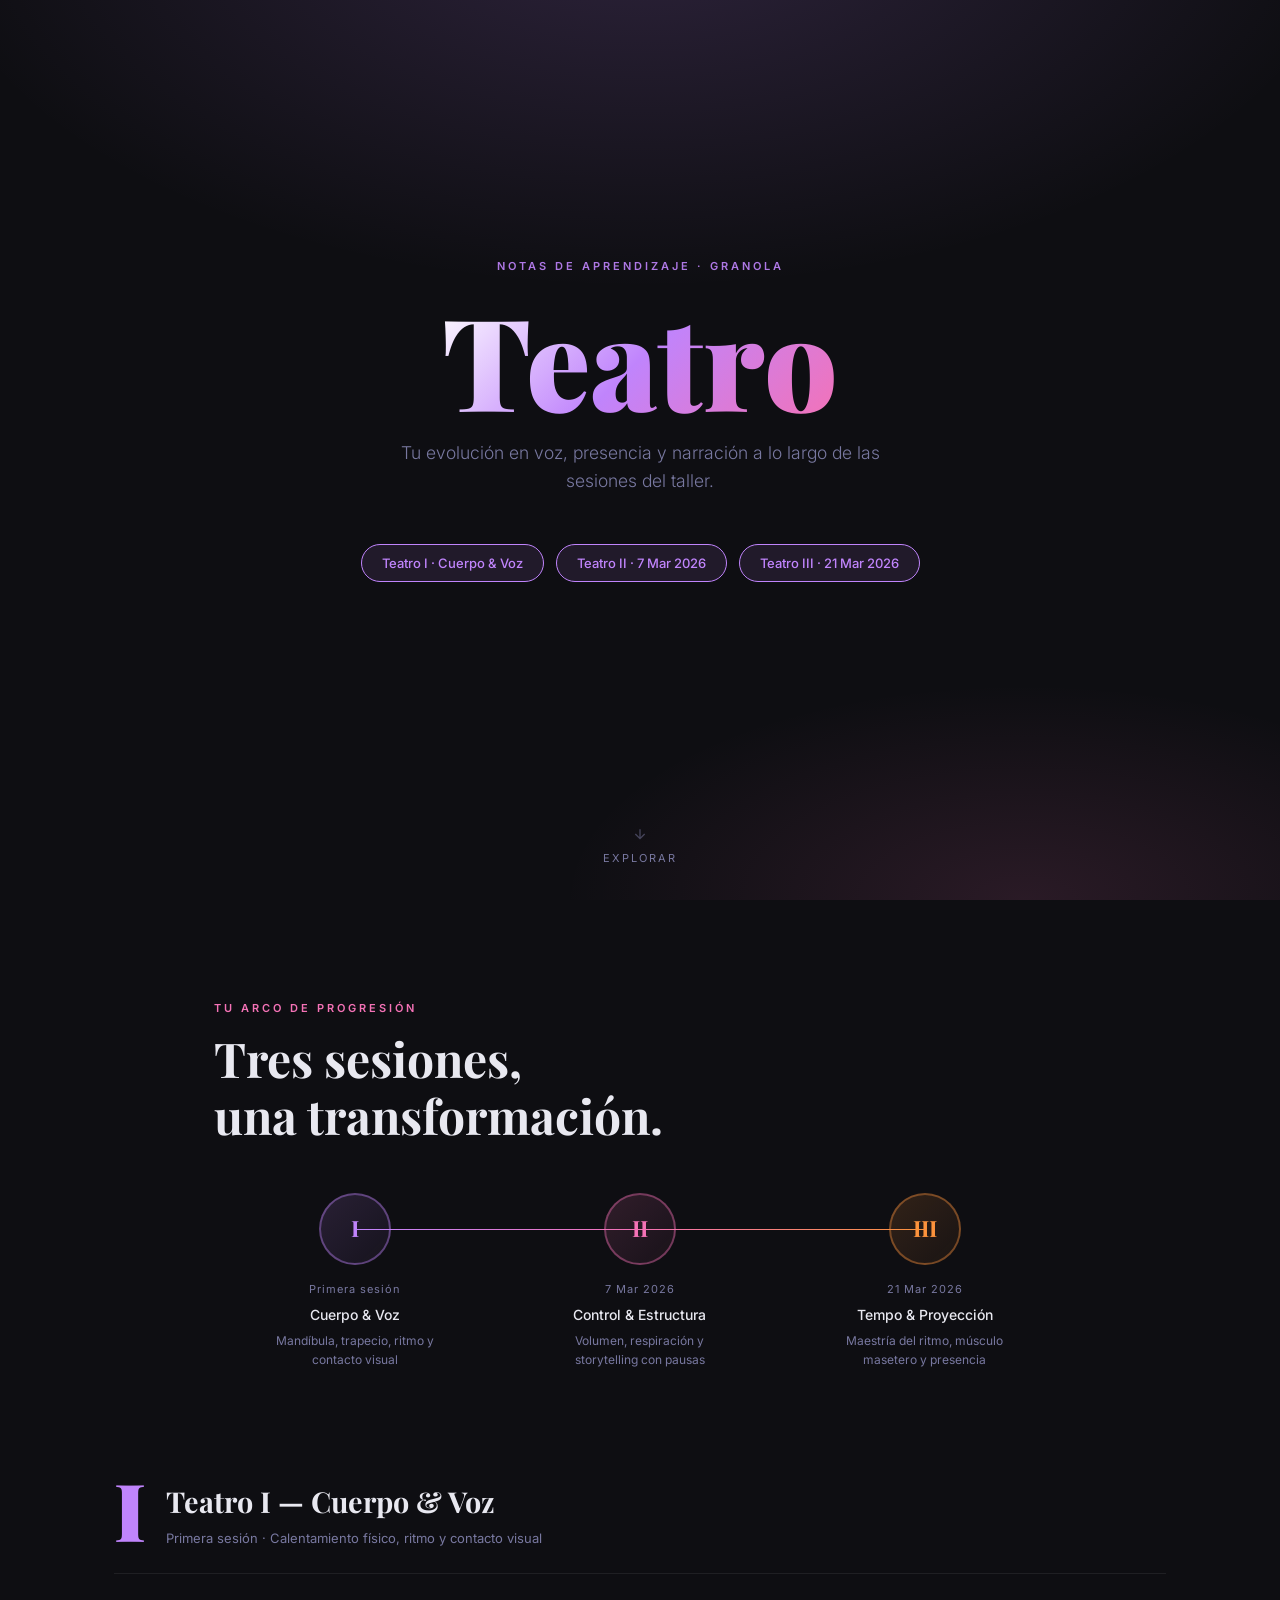
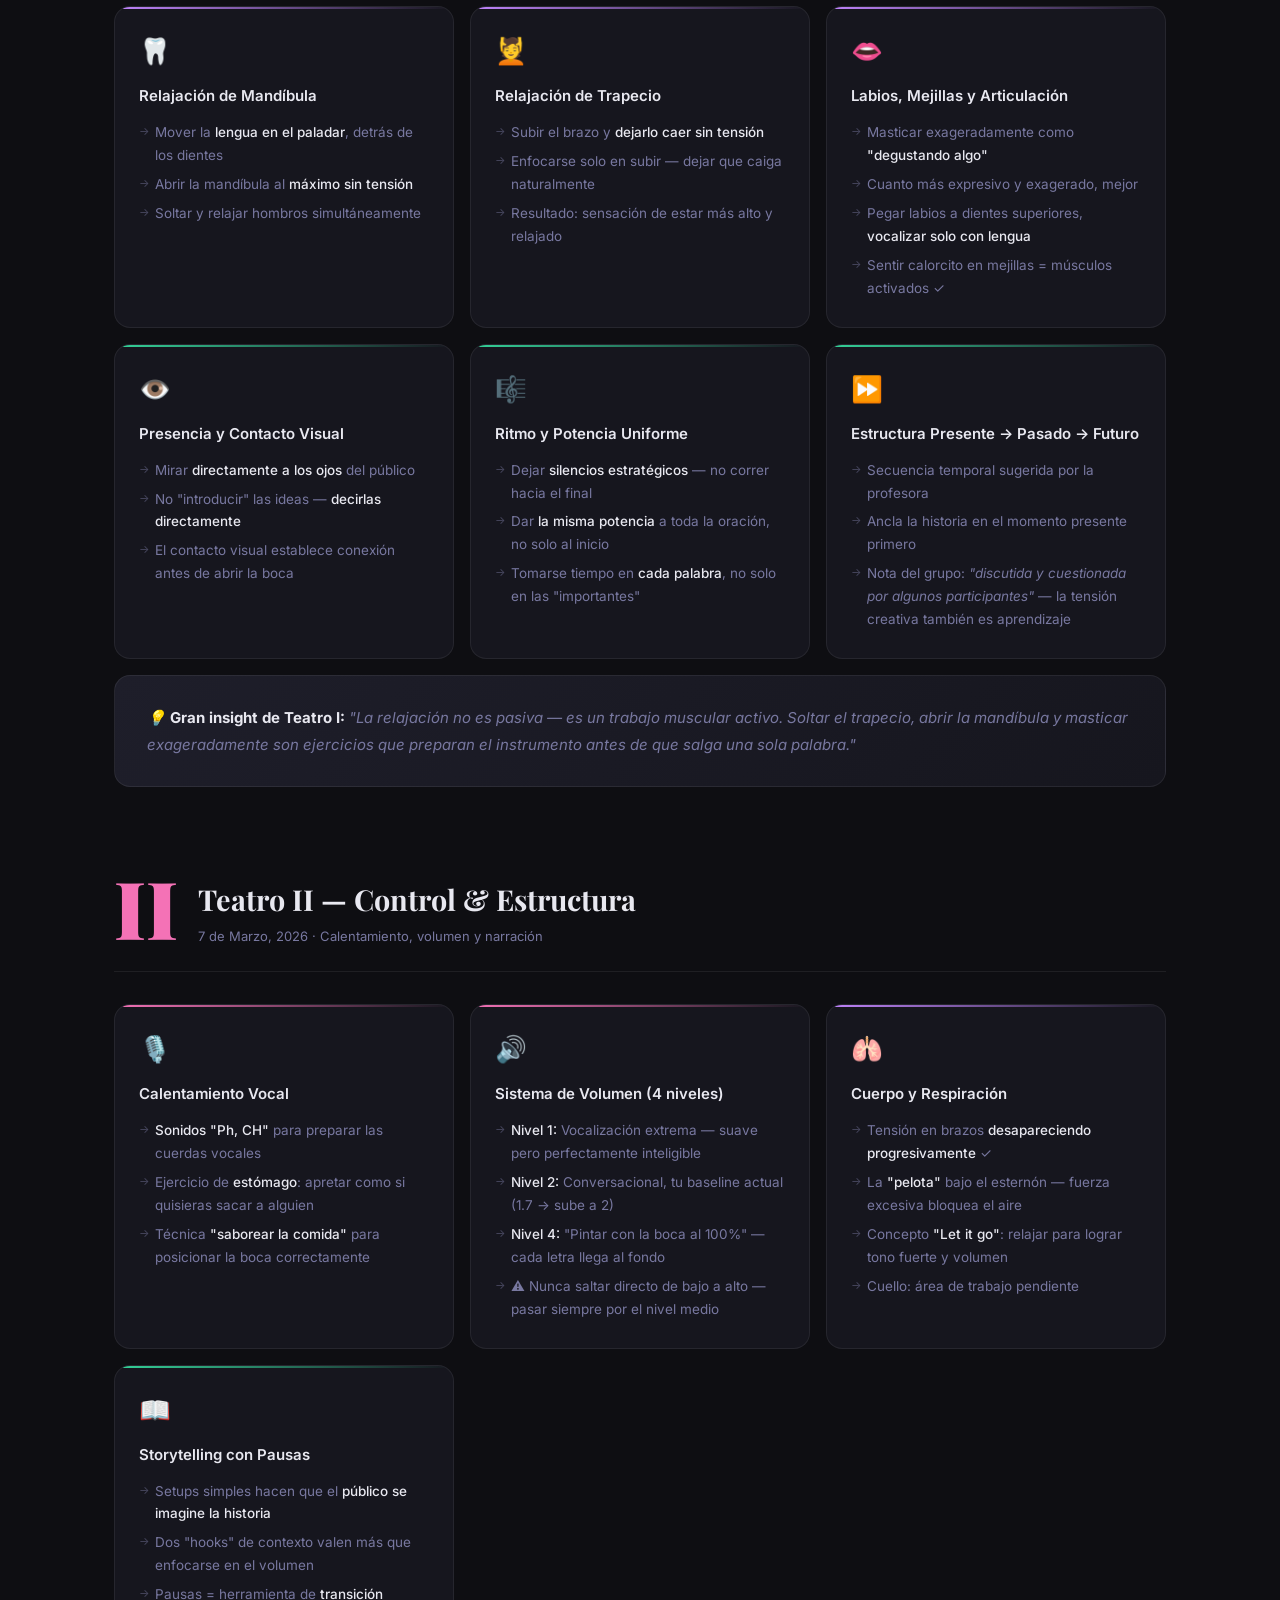
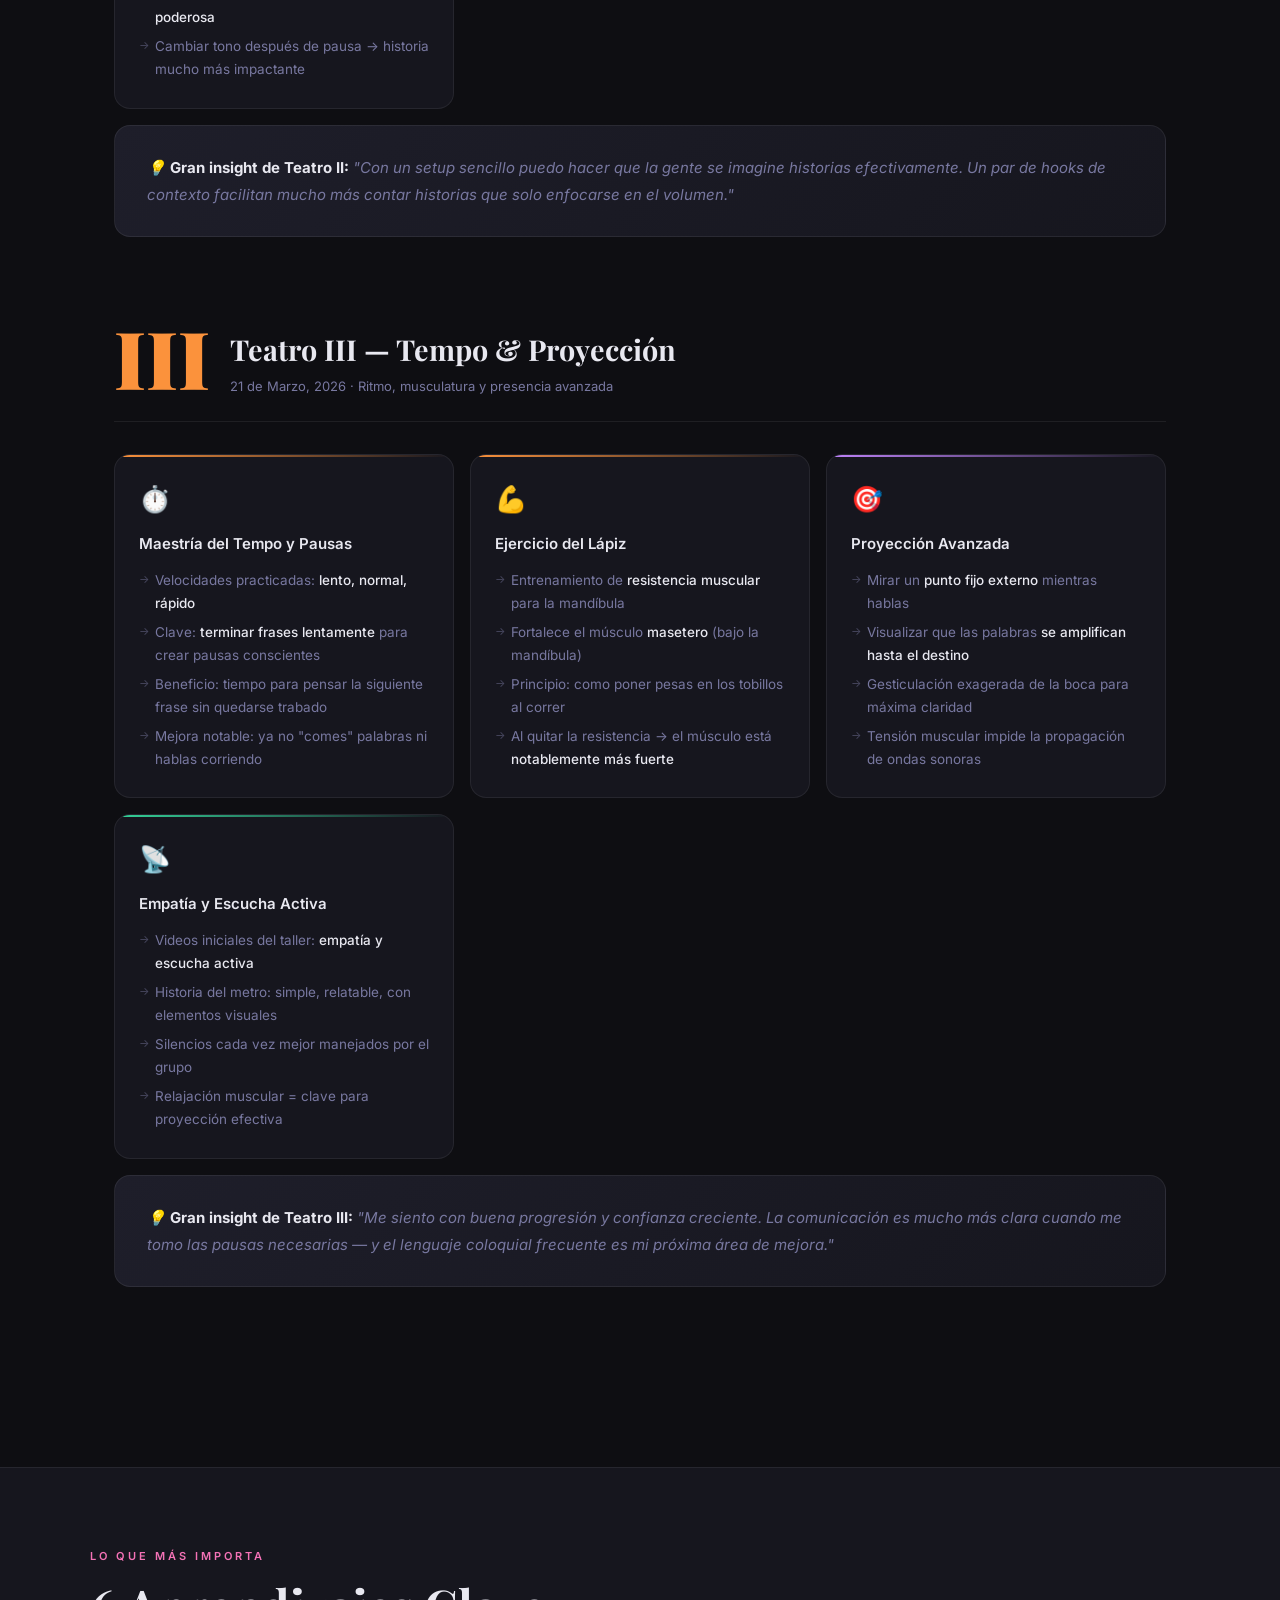
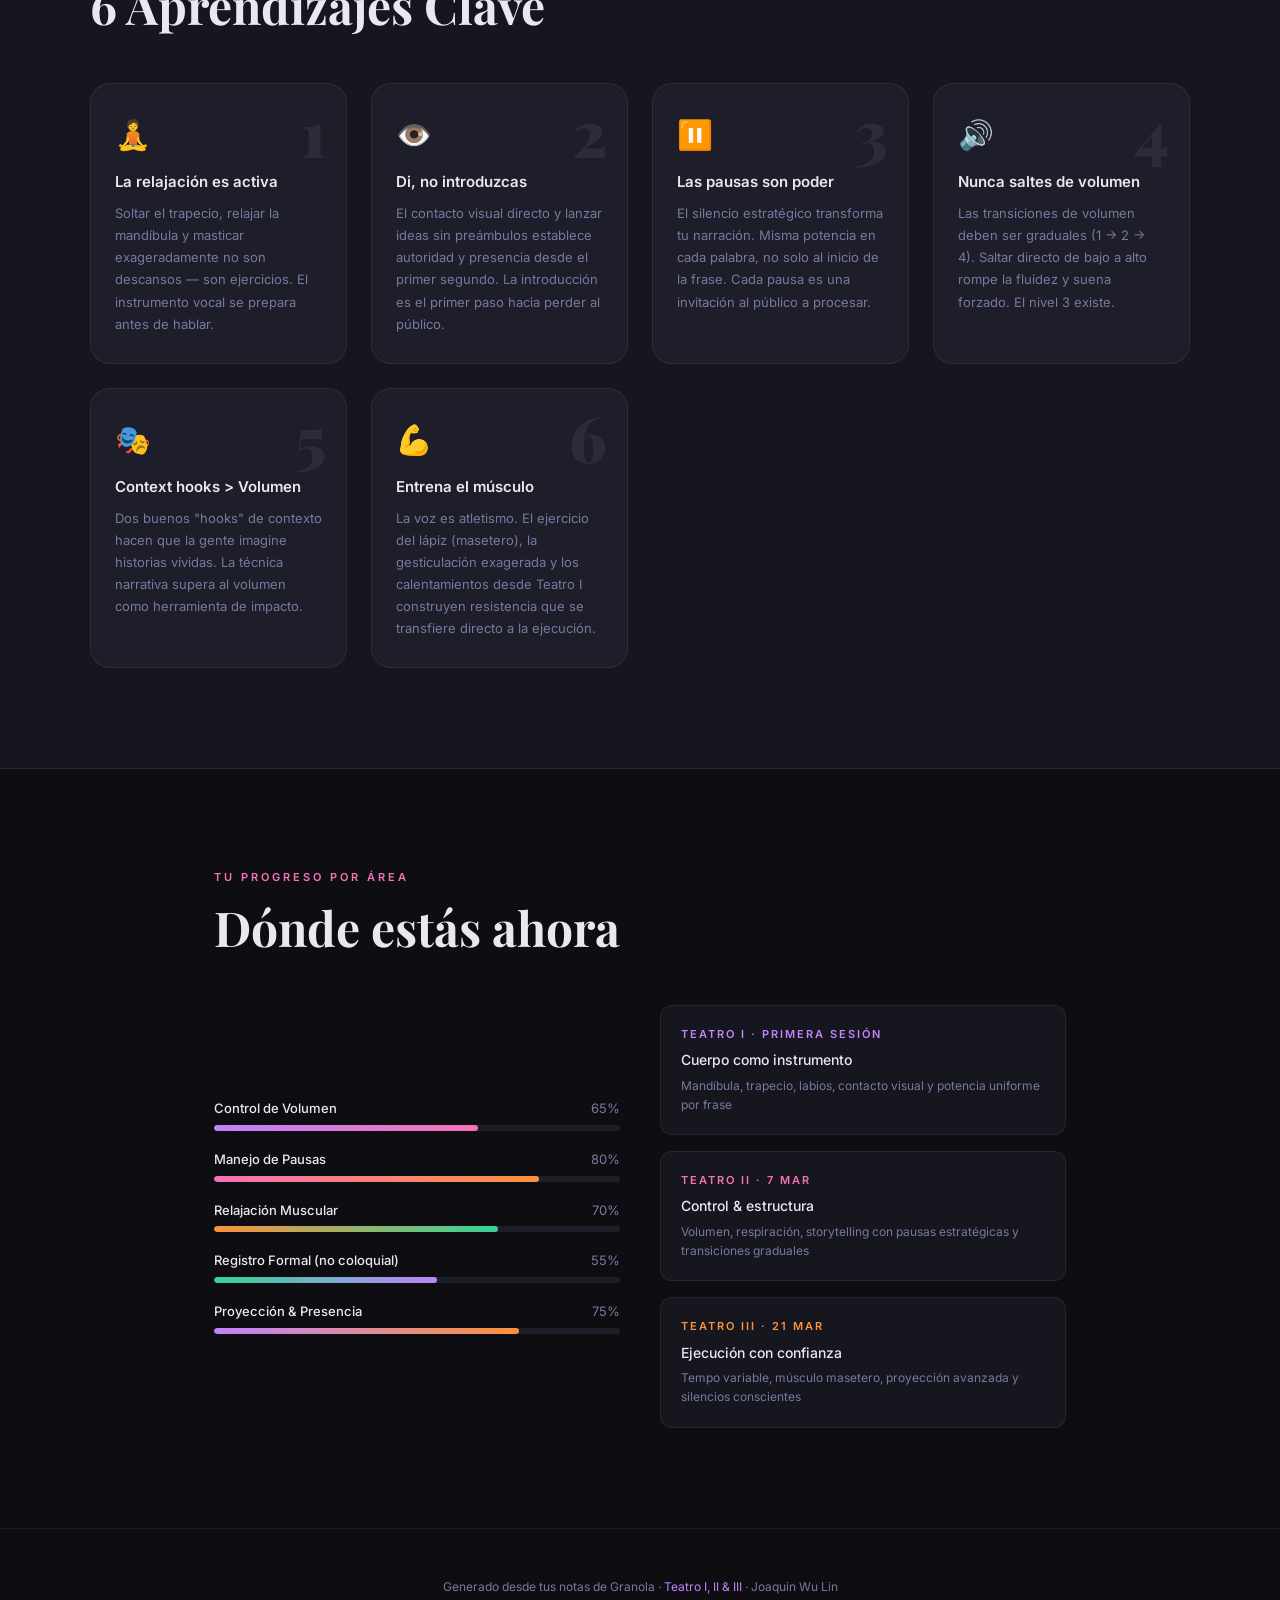
==== index.html @ 63388def "Sponsored by Claude Cowork!" ====
<!DOCTYPE html>
<html lang="es">
<head>
  <meta charset="UTF-8">
  <meta name="viewport" content="width=device-width, initial-scale=1.0">
  <title>Teatro — Aprendizajes</title>
  <style>
    @import url('https://fonts.googleapis.com/css2?family=Playfair+Display:wght@400;700;900&family=Inter:wght@300;400;500;600&display=swap');

    :root {
      --bg: #0e0e12;
      --surface: #16161e;
      --surface2: #1e1e2a;
      --accent1: #c084fc;
      --accent2: #f472b6;
      --accent3: #fb923c;
      --accent4: #34d399;
      --text: #e8e8f0;
      --muted: #7878a0;
      --border: rgba(255,255,255,0.07);
    }

    * { margin: 0; padding: 0; box-sizing: border-box; }

    body {
      background: var(--bg);
      color: var(--text);
      font-family: 'Inter', sans-serif;
      line-height: 1.6;
      overflow-x: hidden;
    }

    /* ── HERO ── */
    .hero {
      min-height: 100vh;
      display: flex;
      flex-direction: column;
      align-items: center;
      justify-content: center;
      text-align: center;
      padding: 60px 24px;
      position: relative;
      background:
        radial-gradient(ellipse 80% 60% at 50% -10%, rgba(192,132,252,0.18) 0%, transparent 70%),
        radial-gradient(ellipse 60% 40% at 80% 100%, rgba(244,114,182,0.12) 0%, transparent 60%),
        var(--bg);
    }

    .hero-label {
      font-size: 11px;
      font-weight: 600;
      letter-spacing: 3px;
      text-transform: uppercase;
      color: var(--accent1);
      margin-bottom: 20px;
      opacity: 0.9;
    }

    .hero h1 {
      font-family: 'Playfair Display', serif;
      font-size: clamp(3.5rem, 10vw, 8rem);
      font-weight: 900;
      line-height: 1;
      background: linear-gradient(135deg, #fff 0%, var(--accent1) 50%, var(--accent2) 100%);
      -webkit-background-clip: text;
      -webkit-text-fill-color: transparent;
      background-clip: text;
      margin-bottom: 16px;
    }

    .hero-sub {
      font-size: 1.1rem;
      color: var(--muted);
      font-weight: 300;
      max-width: 480px;
      margin: 0 auto 48px;
    }

    .session-pills {
      display: flex;
      gap: 12px;
      flex-wrap: wrap;
      justify-content: center;
      margin-bottom: 60px;
    }

    .pill {
      padding: 8px 20px;
      border-radius: 999px;
      font-size: 13px;
      font-weight: 500;
      border: 1px solid var(--border);
      background: var(--surface);
      color: var(--muted);
    }
    .pill.active { border-color: var(--accent1); color: var(--accent1); background: rgba(192,132,252,0.1); }

    .scroll-hint {
      position: absolute;
      bottom: 32px;
      left: 50%;
      transform: translateX(-50%);
      display: flex;
      flex-direction: column;
      align-items: center;
      gap: 8px;
      color: var(--muted);
      font-size: 11px;
      letter-spacing: 2px;
      text-transform: uppercase;
      animation: bounce 2s infinite;
    }
    .scroll-hint svg { opacity: 0.5; }

    @keyframes bounce {
      0%, 100% { transform: translateX(-50%) translateY(0); }
      50% { transform: translateX(-50%) translateY(6px); }
    }

    /* ── PROGRESS ARC ── */
    .arc-section {
      padding: 100px 24px;
      max-width: 900px;
      margin: 0 auto;
    }

    .section-label {
      font-size: 11px;
      font-weight: 600;
      letter-spacing: 3px;
      text-transform: uppercase;
      color: var(--accent2);
      margin-bottom: 12px;
    }

    .section-title {
      font-family: 'Playfair Display', serif;
      font-size: clamp(2rem, 5vw, 3rem);
      font-weight: 700;
      margin-bottom: 48px;
      line-height: 1.2;
    }

    .progress-track {
      position: relative;
      display: grid;
      grid-template-columns: 1fr 1fr 1fr;
      gap: 2px;
    }

    .progress-track::before {
      content: '';
      position: absolute;
      top: 36px;
      left: 16.67%;
      right: 16.67%;
      height: 1px;
      background: linear-gradient(90deg, var(--accent1), var(--accent2), var(--accent3));
      z-index: 0;
    }

    .prog-node {
      position: relative;
      display: flex;
      flex-direction: column;
      align-items: center;
      text-align: center;
      z-index: 1;
    }

    .prog-circle {
      width: 72px;
      height: 72px;
      border-radius: 50%;
      display: flex;
      align-items: center;
      justify-content: center;
      font-family: 'Playfair Display', serif;
      font-size: 1.4rem;
      font-weight: 700;
      margin-bottom: 16px;
      border: 2px solid transparent;
      position: relative;
    }

    .prog-circle.i {
      background: linear-gradient(135deg, rgba(192,132,252,0.15), rgba(192,132,252,0.05));
      border-color: rgba(192,132,252,0.4);
      color: var(--accent1);
    }
    .prog-circle.ii {
      background: linear-gradient(135deg, rgba(244,114,182,0.15), rgba(244,114,182,0.05));
      border-color: rgba(244,114,182,0.4);
      color: var(--accent2);
    }
    .prog-circle.iii {
      background: linear-gradient(135deg, rgba(251,146,60,0.15), rgba(251,146,60,0.05));
      border-color: rgba(251,146,60,0.4);
      color: var(--accent3);
    }

    .prog-date {
      font-size: 11px;
      color: var(--muted);
      letter-spacing: 1px;
      margin-bottom: 6px;
    }

    .prog-theme {
      font-size: 14px;
      font-weight: 500;
      color: var(--text);
      margin-bottom: 4px;
    }

    .prog-desc {
      font-size: 12px;
      color: var(--muted);
      max-width: 160px;
    }

    /* ── SESSION CARDS ── */
    .sessions-section {
      padding: 0 24px 100px;
      max-width: 1100px;
      margin: 0 auto;
    }

    .session-block {
      margin-bottom: 80px;
    }

    .session-header {
      display: flex;
      align-items: flex-end;
      gap: 20px;
      margin-bottom: 32px;
      padding-bottom: 24px;
      border-bottom: 1px solid var(--border);
    }

    .session-roman {
      font-family: 'Playfair Display', serif;
      font-size: 5rem;
      font-weight: 900;
      line-height: 1;
    }

    .session-roman.i { color: var(--accent1); }
    .session-roman.ii { color: var(--accent2); }
    .session-roman.iii { color: var(--accent3); }

    .session-meta h2 {
      font-family: 'Playfair Display', serif;
      font-size: 1.8rem;
      margin-bottom: 4px;
    }

    .session-meta p {
      color: var(--muted);
      font-size: 13px;
    }

    .cards-grid {
      display: grid;
      grid-template-columns: repeat(auto-fill, minmax(280px, 1fr));
      gap: 16px;
    }

    .card {
      background: var(--surface);
      border: 1px solid var(--border);
      border-radius: 16px;
      padding: 24px;
      transition: transform 0.2s, border-color 0.2s;
      position: relative;
      overflow: hidden;
    }

    .card:hover {
      transform: translateY(-3px);
      border-color: rgba(255,255,255,0.12);
    }

    .card::before {
      content: '';
      position: absolute;
      top: 0; left: 0; right: 0;
      height: 2px;
    }

    .card.pink::before { background: linear-gradient(90deg, var(--accent2), transparent); }
    .card.orange::before { background: linear-gradient(90deg, var(--accent3), transparent); }
    .card.purple::before { background: linear-gradient(90deg, var(--accent1), transparent); }
    .card.green::before { background: linear-gradient(90deg, var(--accent4), transparent); }

    .card-icon {
      font-size: 1.6rem;
      margin-bottom: 12px;
      display: block;
    }

    .card-title {
      font-weight: 600;
      font-size: 15px;
      margin-bottom: 10px;
      color: var(--text);
    }

    .card-body {
      font-size: 13.5px;
      color: var(--muted);
      line-height: 1.7;
    }

    .card-body ul {
      list-style: none;
      padding: 0;
    }

    .card-body ul li {
      padding: 3px 0;
      padding-left: 16px;
      position: relative;
    }

    .card-body ul li::before {
      content: '→';
      position: absolute;
      left: 0;
      font-size: 11px;
      color: inherit;
      opacity: 0.5;
      top: 4px;
    }

    .card-body strong {
      color: var(--text);
      font-weight: 500;
    }

    .highlight-card {
      grid-column: 1 / -1;
      background: linear-gradient(135deg, var(--surface2), var(--surface));
      padding: 28px 32px;
      border-radius: 16px;
      border: 1px solid var(--border);
      font-size: 15px;
      color: var(--muted);
      line-height: 1.8;
      font-style: italic;
    }

    .highlight-card strong {
      color: var(--text);
      font-style: normal;
    }

    /* ── KEY INSIGHTS ── */
    .insights-section {
      padding: 80px 24px 100px;
      background: var(--surface);
      border-top: 1px solid var(--border);
      border-bottom: 1px solid var(--border);
    }

    .insights-inner {
      max-width: 1100px;
      margin: 0 auto;
    }

    .insights-grid {
      display: grid;
      grid-template-columns: repeat(auto-fill, minmax(240px, 1fr));
      gap: 24px;
      margin-top: 48px;
    }

    .insight-item {
      position: relative;
      padding: 28px 24px;
      background: var(--surface2);
      border-radius: 20px;
      border: 1px solid var(--border);
    }

    .insight-number {
      font-family: 'Playfair Display', serif;
      font-size: 4rem;
      font-weight: 900;
      line-height: 1;
      opacity: 0.07;
      position: absolute;
      top: 16px;
      right: 20px;
    }

    .insight-emoji {
      font-size: 1.8rem;
      margin-bottom: 12px;
      display: block;
    }

    .insight-title {
      font-weight: 600;
      font-size: 15px;
      margin-bottom: 8px;
      color: var(--text);
    }

    .insight-text {
      font-size: 13px;
      color: var(--muted);
      line-height: 1.7;
    }

    /* ── PROGRESSION CHART ── */
    .chart-section {
      max-width: 900px;
      margin: 0 auto;
      padding: 100px 24px;
    }

    .radar-wrap {
      display: grid;
      grid-template-columns: 1fr 1fr;
      gap: 40px;
      align-items: center;
      margin-top: 48px;
    }

    @media (max-width: 640px) {
      .radar-wrap { grid-template-columns: 1fr; }
    }

    .skill-bars {
      display: flex;
      flex-direction: column;
      gap: 18px;
    }

    .skill-row {
      display: flex;
      flex-direction: column;
      gap: 6px;
    }

    .skill-label {
      display: flex;
      justify-content: space-between;
      font-size: 13px;
    }

    .skill-name { color: var(--text); font-weight: 500; }
    .skill-pct { color: var(--muted); }

    .bar-track {
      height: 6px;
      background: var(--surface2);
      border-radius: 999px;
      overflow: hidden;
    }

    .bar-fill {
      height: 100%;
      border-radius: 999px;
      animation: grow 1.2s ease-out forwards;
      transform-origin: left;
    }

    @keyframes grow {
      from { transform: scaleX(0); }
      to { transform: scaleX(1); }
    }

    .bar-fill.v1 { width: 65%; background: linear-gradient(90deg, var(--accent1), var(--accent2)); animation-delay: 0.1s; }
    .bar-fill.v2 { width: 80%; background: linear-gradient(90deg, var(--accent2), var(--accent3)); animation-delay: 0.2s; }
    .bar-fill.v3 { width: 70%; background: linear-gradient(90deg, var(--accent3), var(--accent4)); animation-delay: 0.3s; }
    .bar-fill.v4 { width: 55%; background: linear-gradient(90deg, var(--accent4), var(--accent1)); animation-delay: 0.4s; }
    .bar-fill.v5 { width: 75%; background: linear-gradient(90deg, var(--accent1), var(--accent3)); animation-delay: 0.5s; }

    .chart-legend {
      display: flex;
      flex-direction: column;
      gap: 16px;
    }

    .legend-item {
      padding: 20px;
      background: var(--surface);
      border-radius: 12px;
      border: 1px solid var(--border);
    }

    .legend-session {
      font-size: 11px;
      letter-spacing: 2px;
      text-transform: uppercase;
      margin-bottom: 6px;
      font-weight: 600;
    }

    .legend-session.i { color: var(--accent1); }
    .legend-session.ii { color: var(--accent2); }
    .legend-session.iii { color: var(--accent3); }

    .legend-focus {
      font-size: 14px;
      font-weight: 500;
      color: var(--text);
      margin-bottom: 4px;
    }

    .legend-note {
      font-size: 12px;
      color: var(--muted);
    }

    /* ── FOOTER ── */
    footer {
      text-align: center;
      padding: 48px 24px;
      color: var(--muted);
      font-size: 12px;
      border-top: 1px solid var(--border);
    }

    footer span {
      color: var(--accent1);
    }

    /* ── UTILS ── */
    @media (max-width: 640px) {
      .progress-track { grid-template-columns: 1fr; gap: 24px; }
      .progress-track::before { display: none; }
      .cards-grid { grid-template-columns: 1fr; }
      .session-header { flex-direction: column; align-items: flex-start; gap: 8px; }
    }

    /* Subtle animated spotlight */
    .spotlight {
      pointer-events: none;
      position: fixed;
      top: 0; left: 0;
      width: 100vw; height: 100vh;
      z-index: 0;
      background: radial-gradient(600px circle at var(--mx, 50%) var(--my, 50%), rgba(192,132,252,0.04), transparent 50%);
      transition: background 0.1s;
    }
  </style>
</head>
<body>

<div class="spotlight" id="spotlight"></div>

<!-- HERO -->
<section class="hero">
  <p class="hero-label">Notas de Aprendizaje · Granola</p>
  <h1>Teatro</h1>
  <p class="hero-sub">Tu evolución en voz, presencia y narración a lo largo de las sesiones del taller.</p>
  <div class="session-pills">
    <div class="pill active">Teatro I · Cuerpo & Voz</div>
    <div class="pill active">Teatro II · 7 Mar 2026</div>
    <div class="pill active">Teatro III · 21 Mar 2026</div>
  </div>
  <div class="scroll-hint">
    <svg width="16" height="16" viewBox="0 0 24 24" fill="none" stroke="currentColor" stroke-width="2"><path d="M12 5v14M5 12l7 7 7-7"/></svg>
    Explorar
  </div>
</section>

<!-- PROGRESS ARC -->
<section class="arc-section">
  <p class="section-label">Tu arco de progresión</p>
  <h2 class="section-title">Tres sesiones,<br>una transformación.</h2>

  <div class="progress-track">
    <div class="prog-node">
      <div class="prog-circle i">I</div>
      <p class="prog-date">Primera sesión</p>
      <p class="prog-theme">Cuerpo & Voz</p>
      <p class="prog-desc">Mandíbula, trapecio, ritmo y contacto visual</p>
    </div>
    <div class="prog-node">
      <div class="prog-circle ii">II</div>
      <p class="prog-date">7 Mar 2026</p>
      <p class="prog-theme">Control & Estructura</p>
      <p class="prog-desc">Volumen, respiración y storytelling con pausas</p>
    </div>
    <div class="prog-node">
      <div class="prog-circle iii">III</div>
      <p class="prog-date">21 Mar 2026</p>
      <p class="prog-theme">Tempo & Proyección</p>
      <p class="prog-desc">Maestría del ritmo, músculo masetero y presencia</p>
    </div>
  </div>
</section>

<!-- SESSIONS -->
<section class="sessions-section">

  <!-- SESSION I -->
  <div class="session-block">
    <div class="session-header">
      <div class="session-roman i">I</div>
      <div class="session-meta">
        <h2>Teatro I — Cuerpo & Voz</h2>
        <p>Primera sesión · Calentamiento físico, ritmo y contacto visual</p>
      </div>
    </div>

    <div class="cards-grid">

      <div class="card purple">
        <span class="card-icon">🦷</span>
        <div class="card-title">Relajación de Mandíbula</div>
        <div class="card-body">
          <ul>
            <li>Mover la <strong>lengua en el paladar</strong>, detrás de los dientes</li>
            <li>Abrir la mandíbula al <strong>máximo sin tensión</strong></li>
            <li>Soltar y relajar hombros simultáneamente</li>
          </ul>
        </div>
      </div>

      <div class="card purple">
        <span class="card-icon">💆</span>
        <div class="card-title">Relajación de Trapecio</div>
        <div class="card-body">
          <ul>
            <li>Subir el brazo y <strong>dejarlo caer sin tensión</strong></li>
            <li>Enfocarse solo en subir — dejar que caiga naturalmente</li>
            <li>Resultado: sensación de estar más alto y relajado</li>
          </ul>
        </div>
      </div>

      <div class="card purple">
        <span class="card-icon">👄</span>
        <div class="card-title">Labios, Mejillas y Articulación</div>
        <div class="card-body">
          <ul>
            <li>Masticar exageradamente como <strong>"degustando algo"</strong></li>
            <li>Cuanto más expresivo y exagerado, mejor</li>
            <li>Pegar labios a dientes superiores, <strong>vocalizar solo con lengua</strong></li>
            <li>Sentir calorcito en mejillas = músculos activados ✓</li>
          </ul>
        </div>
      </div>

      <div class="card green">
        <span class="card-icon">👁️</span>
        <div class="card-title">Presencia y Contacto Visual</div>
        <div class="card-body">
          <ul>
            <li>Mirar <strong>directamente a los ojos</strong> del público</li>
            <li>No "introducir" las ideas — <strong>decirlas directamente</strong></li>
            <li>El contacto visual establece conexión antes de abrir la boca</li>
          </ul>
        </div>
      </div>

      <div class="card green">
        <span class="card-icon">🎼</span>
        <div class="card-title">Ritmo y Potencia Uniforme</div>
        <div class="card-body">
          <ul>
            <li>Dejar <strong>silencios estratégicos</strong> — no correr hacia el final</li>
            <li>Dar <strong>la misma potencia</strong> a toda la oración, no solo al inicio</li>
            <li>Tomarse tiempo en <strong>cada palabra</strong>, no solo en las "importantes"</li>
          </ul>
        </div>
      </div>

      <div class="card green">
        <span class="card-icon">⏩</span>
        <div class="card-title">Estructura Presente → Pasado → Futuro</div>
        <div class="card-body">
          <ul>
            <li>Secuencia temporal sugerida por la profesora</li>
            <li>Ancla la historia en el momento presente primero</li>
            <li>Nota del grupo: <em>"discutida y cuestionada por algunos participantes"</em> — la tensión creativa también es aprendizaje</li>
          </ul>
        </div>
      </div>

      <div class="highlight-card">
        💡 <strong>Gran insight de Teatro I:</strong> "La relajación no es pasiva — es un trabajo muscular activo. Soltar el trapecio, abrir la mandíbula y masticar exageradamente son ejercicios que preparan el instrumento antes de que salga una sola palabra."
      </div>

    </div>
  </div>

  <!-- SESSION II -->
  <div class="session-block">
    <div class="session-header">
      <div class="session-roman ii">II</div>
      <div class="session-meta">
        <h2>Teatro II — Control & Estructura</h2>
        <p>7 de Marzo, 2026 · Calentamiento, volumen y narración</p>
      </div>
    </div>

    <div class="cards-grid">

      <div class="card pink">
        <span class="card-icon">🎙️</span>
        <div class="card-title">Calentamiento Vocal</div>
        <div class="card-body">
          <ul>
            <li><strong>Sonidos "Ph, CH"</strong> para preparar las cuerdas vocales</li>
            <li>Ejercicio de <strong>estómago</strong>: apretar como si quisieras sacar a alguien</li>
            <li>Técnica <strong>"saborear la comida"</strong> para posicionar la boca correctamente</li>
          </ul>
        </div>
      </div>

      <div class="card pink">
        <span class="card-icon">🔊</span>
        <div class="card-title">Sistema de Volumen (4 niveles)</div>
        <div class="card-body">
          <ul>
            <li><strong>Nivel 1:</strong> Vocalización extrema — suave pero perfectamente inteligible</li>
            <li><strong>Nivel 2:</strong> Conversacional, tu baseline actual (1.7 → sube a 2)</li>
            <li><strong>Nivel 4:</strong> "Pintar con la boca al 100%" — cada letra llega al fondo</li>
            <li>⚠️ Nunca saltar directo de bajo a alto — pasar siempre por el nivel medio</li>
          </ul>
        </div>
      </div>

      <div class="card purple">
        <span class="card-icon">🫁</span>
        <div class="card-title">Cuerpo y Respiración</div>
        <div class="card-body">
          <ul>
            <li>Tensión en brazos <strong>desapareciendo progresivamente</strong> ✓</li>
            <li>La <strong>"pelota"</strong> bajo el esternón — fuerza excesiva bloquea el aire</li>
            <li>Concepto <strong>"Let it go"</strong>: relajar para lograr tono fuerte y volumen</li>
            <li>Cuello: área de trabajo pendiente</li>
          </ul>
        </div>
      </div>

      <div class="card green">
        <span class="card-icon">📖</span>
        <div class="card-title">Storytelling con Pausas</div>
        <div class="card-body">
          <ul>
            <li>Setups simples hacen que el <strong>público se imagine la historia</strong></li>
            <li>Dos "hooks" de contexto valen más que enfocarse en el volumen</li>
            <li>Pausas = herramienta de <strong>transición poderosa</strong></li>
            <li>Cambiar tono después de pausa → historia mucho más impactante</li>
          </ul>
        </div>
      </div>

      <div class="highlight-card">
        💡 <strong>Gran insight de Teatro II:</strong> "Con un setup sencillo puedo hacer que la gente se imagine historias efectivamente. Un par de <em>hooks</em> de contexto facilitan mucho más contar historias que solo enfocarse en el volumen."
      </div>

    </div>
  </div>

  <!-- SESSION III -->
  <div class="session-block">
    <div class="session-header">
      <div class="session-roman iii">III</div>
      <div class="session-meta">
        <h2>Teatro III — Tempo & Proyección</h2>
        <p>21 de Marzo, 2026 · Ritmo, musculatura y presencia avanzada</p>
      </div>
    </div>

    <div class="cards-grid">

      <div class="card orange">
        <span class="card-icon">⏱️</span>
        <div class="card-title">Maestría del Tempo y Pausas</div>
        <div class="card-body">
          <ul>
            <li>Velocidades practicadas: <strong>lento, normal, rápido</strong></li>
            <li>Clave: <strong>terminar frases lentamente</strong> para crear pausas conscientes</li>
            <li>Beneficio: tiempo para pensar la siguiente frase sin quedarse trabado</li>
            <li>Mejora notable: ya no "comes" palabras ni hablas corriendo</li>
          </ul>
        </div>
      </div>

      <div class="card orange">
        <span class="card-icon">💪</span>
        <div class="card-title">Ejercicio del Lápiz</div>
        <div class="card-body">
          <ul>
            <li>Entrenamiento de <strong>resistencia muscular</strong> para la mandíbula</li>
            <li>Fortalece el músculo <strong>masetero</strong> (bajo la mandíbula)</li>
            <li>Principio: como poner pesas en los tobillos al correr</li>
            <li>Al quitar la resistencia → el músculo está <strong>notablemente más fuerte</strong></li>
          </ul>
        </div>
      </div>

      <div class="card purple">
        <span class="card-icon">🎯</span>
        <div class="card-title">Proyección Avanzada</div>
        <div class="card-body">
          <ul>
            <li>Mirar un <strong>punto fijo externo</strong> mientras hablas</li>
            <li>Visualizar que las palabras <strong>se amplifican hasta el destino</strong></li>
            <li>Gesticulación exagerada de la boca para máxima claridad</li>
            <li>Tensión muscular impide la propagación de ondas sonoras</li>
          </ul>
        </div>
      </div>

      <div class="card green">
        <span class="card-icon">📡</span>
        <div class="card-title">Empatía y Escucha Activa</div>
        <div class="card-body">
          <ul>
            <li>Videos iniciales del taller: <strong>empatía y escucha activa</strong></li>
            <li>Historia del metro: simple, relatable, con elementos visuales</li>
            <li>Silencios cada vez mejor manejados por el grupo</li>
            <li>Relajación muscular = clave para proyección efectiva</li>
          </ul>
        </div>
      </div>

      <div class="highlight-card">
        💡 <strong>Gran insight de Teatro III:</strong> "Me siento con buena progresión y confianza creciente. La comunicación es mucho más clara cuando me tomo las pausas necesarias — y el lenguaje coloquial frecuente es mi próxima área de mejora."
      </div>

    </div>
  </div>

</section>

<!-- KEY INSIGHTS -->
<section class="insights-section">
  <div class="insights-inner">
    <p class="section-label">Lo que más importa</p>
    <h2 class="section-title">6 Aprendizajes Clave</h2>

    <div class="insights-grid">

      <div class="insight-item">
        <span class="insight-number">1</span>
        <span class="insight-emoji">🧘</span>
        <div class="insight-title">La relajación es activa</div>
        <div class="insight-text">Soltar el trapecio, relajar la mandíbula y masticar exageradamente no son descansos — son ejercicios. El instrumento vocal se prepara antes de hablar.</div>
      </div>

      <div class="insight-item">
        <span class="insight-number">2</span>
        <span class="insight-emoji">👁️</span>
        <div class="insight-title">Di, no introduzcas</div>
        <div class="insight-text">El contacto visual directo y lanzar ideas sin preámbulos establece autoridad y presencia desde el primer segundo. La introducción es el primer paso hacia perder al público.</div>
      </div>

      <div class="insight-item">
        <span class="insight-number">3</span>
        <span class="insight-emoji">⏸️</span>
        <div class="insight-title">Las pausas son poder</div>
        <div class="insight-text">El silencio estratégico transforma tu narración. Misma potencia en cada palabra, no solo al inicio de la frase. Cada pausa es una invitación al público a procesar.</div>
      </div>

      <div class="insight-item">
        <span class="insight-number">4</span>
        <span class="insight-emoji">🔊</span>
        <div class="insight-title">Nunca saltes de volumen</div>
        <div class="insight-text">Las transiciones de volumen deben ser graduales (1 → 2 → 4). Saltar directo de bajo a alto rompe la fluidez y suena forzado. El nivel 3 existe.</div>
      </div>

      <div class="insight-item">
        <span class="insight-number">5</span>
        <span class="insight-emoji">🎭</span>
        <div class="insight-title">Context hooks > Volumen</div>
        <div class="insight-text">Dos buenos "hooks" de contexto hacen que la gente imagine historias vívidas. La técnica narrativa supera al volumen como herramienta de impacto.</div>
      </div>

      <div class="insight-item">
        <span class="insight-number">6</span>
        <span class="insight-emoji">💪</span>
        <div class="insight-title">Entrena el músculo</div>
        <div class="insight-text">La voz es atletismo. El ejercicio del lápiz (masetero), la gesticulación exagerada y los calentamientos desde Teatro I construyen resistencia que se transfiere directo a la ejecución.</div>
      </div>

    </div>
  </div>
</section>

<!-- SKILL PROGRESSION -->
<section class="chart-section">
  <p class="section-label">Tu progreso por área</p>
  <h2 class="section-title">Dónde estás ahora</h2>

  <div class="radar-wrap">
    <div class="skill-bars">

      <div class="skill-row">
        <div class="skill-label">
          <span class="skill-name">Control de Volumen</span>
          <span class="skill-pct">65%</span>
        </div>
        <div class="bar-track"><div class="bar-fill v1"></div></div>
      </div>

      <div class="skill-row">
        <div class="skill-label">
          <span class="skill-name">Manejo de Pausas</span>
          <span class="skill-pct">80%</span>
        </div>
        <div class="bar-track"><div class="bar-fill v2"></div></div>
      </div>

      <div class="skill-row">
        <div class="skill-label">
          <span class="skill-name">Relajación Muscular</span>
          <span class="skill-pct">70%</span>
        </div>
        <div class="bar-track"><div class="bar-fill v3"></div></div>
      </div>

      <div class="skill-row">
        <div class="skill-label">
          <span class="skill-name">Registro Formal (no coloquial)</span>
          <span class="skill-pct">55%</span>
        </div>
        <div class="bar-track"><div class="bar-fill v4"></div></div>
      </div>

      <div class="skill-row">
        <div class="skill-label">
          <span class="skill-name">Proyección & Presencia</span>
          <span class="skill-pct">75%</span>
        </div>
        <div class="bar-track"><div class="bar-fill v5"></div></div>
      </div>

    </div>

    <div class="chart-legend">
      <div class="legend-item">
        <div class="legend-session i">Teatro I · Primera sesión</div>
        <div class="legend-focus">Cuerpo como instrumento</div>
        <div class="legend-note">Mandíbula, trapecio, labios, contacto visual y potencia uniforme por frase</div>
      </div>
      <div class="legend-item">
        <div class="legend-session ii">Teatro II · 7 Mar</div>
        <div class="legend-focus">Control & estructura</div>
        <div class="legend-note">Volumen, respiración, storytelling con pausas estratégicas y transiciones graduales</div>
      </div>
      <div class="legend-item">
        <div class="legend-session iii">Teatro III · 21 Mar</div>
        <div class="legend-focus">Ejecución con confianza</div>
        <div class="legend-note">Tempo variable, músculo masetero, proyección avanzada y silencios conscientes</div>
      </div>
    </div>
  </div>
</section>

<footer>
  Generado desde tus notas de Granola · <span>Teatro I, II & III</span> · Joaquin Wu Lin
</footer>

<script>
  // Spotlight effect
  const spotlight = document.getElementById('spotlight');
  document.addEventListener('mousemove', e => {
    spotlight.style.setProperty('--mx', e.clientX + 'px');
    spotlight.style.setProperty('--my', e.clientY + 'px');
  });

  // Animate skill bars on scroll
  const observer = new IntersectionObserver((entries) => {
    entries.forEach(e => {
      if (e.isIntersecting) {
        e.target.querySelectorAll('.bar-fill').forEach(bar => {
          bar.style.transform = 'scaleX(1)';
        });
      }
    });
  }, { threshold: 0.3 });

  const skillSection = document.querySelector('.chart-section');
  if (skillSection) observer.observe(skillSection);
</script>
</body>
</html>
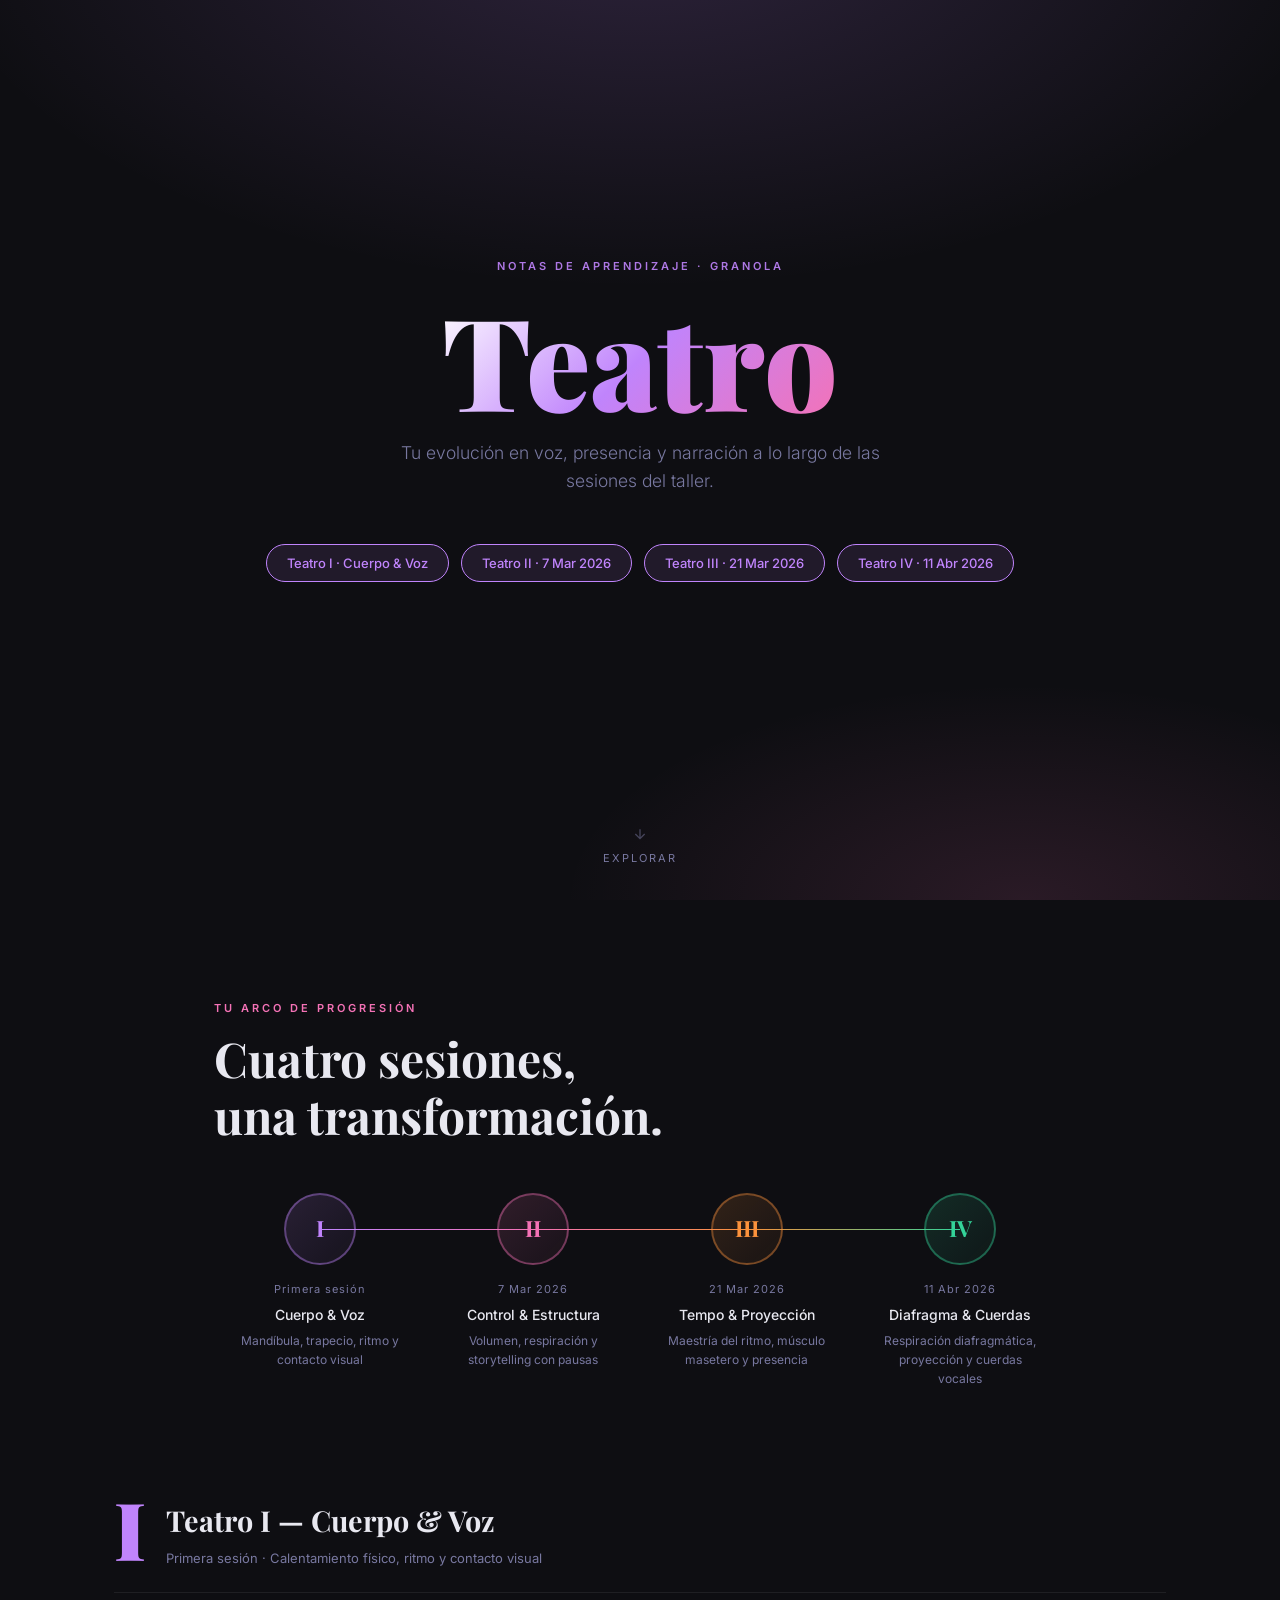
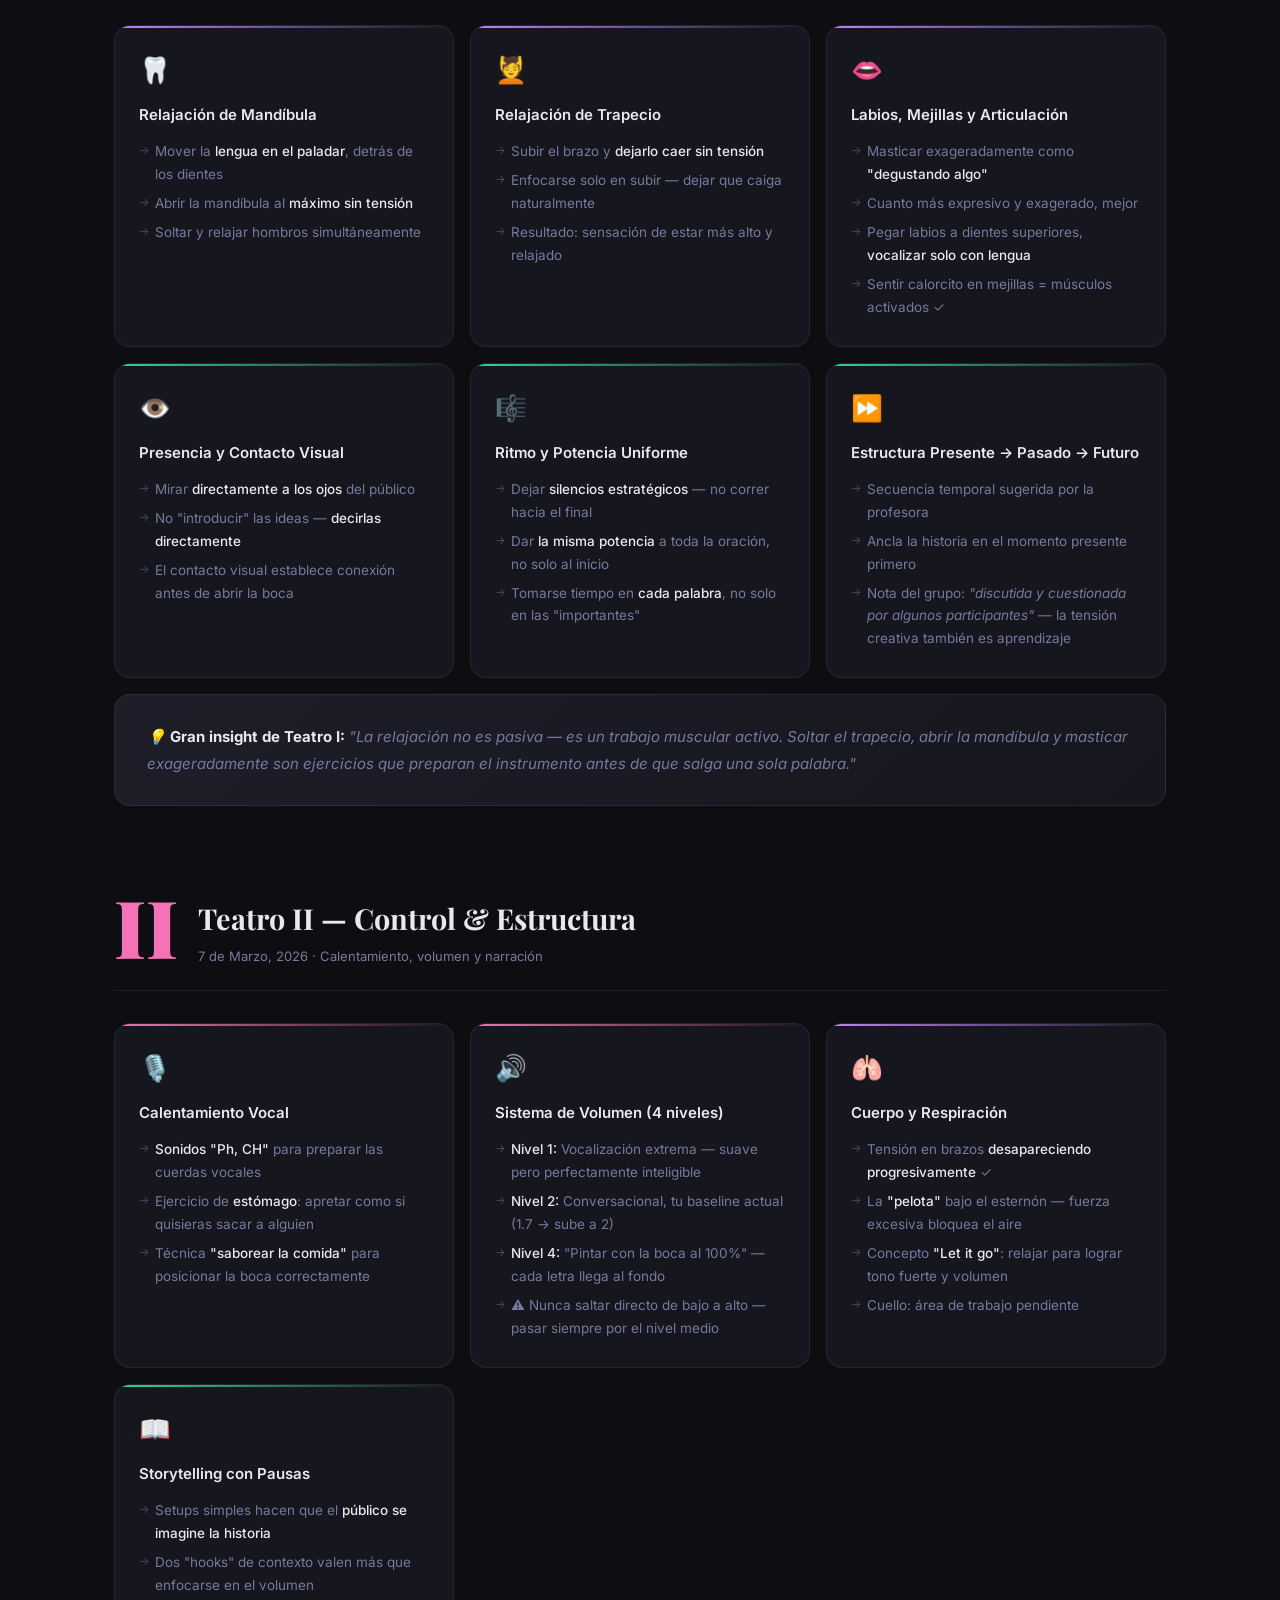
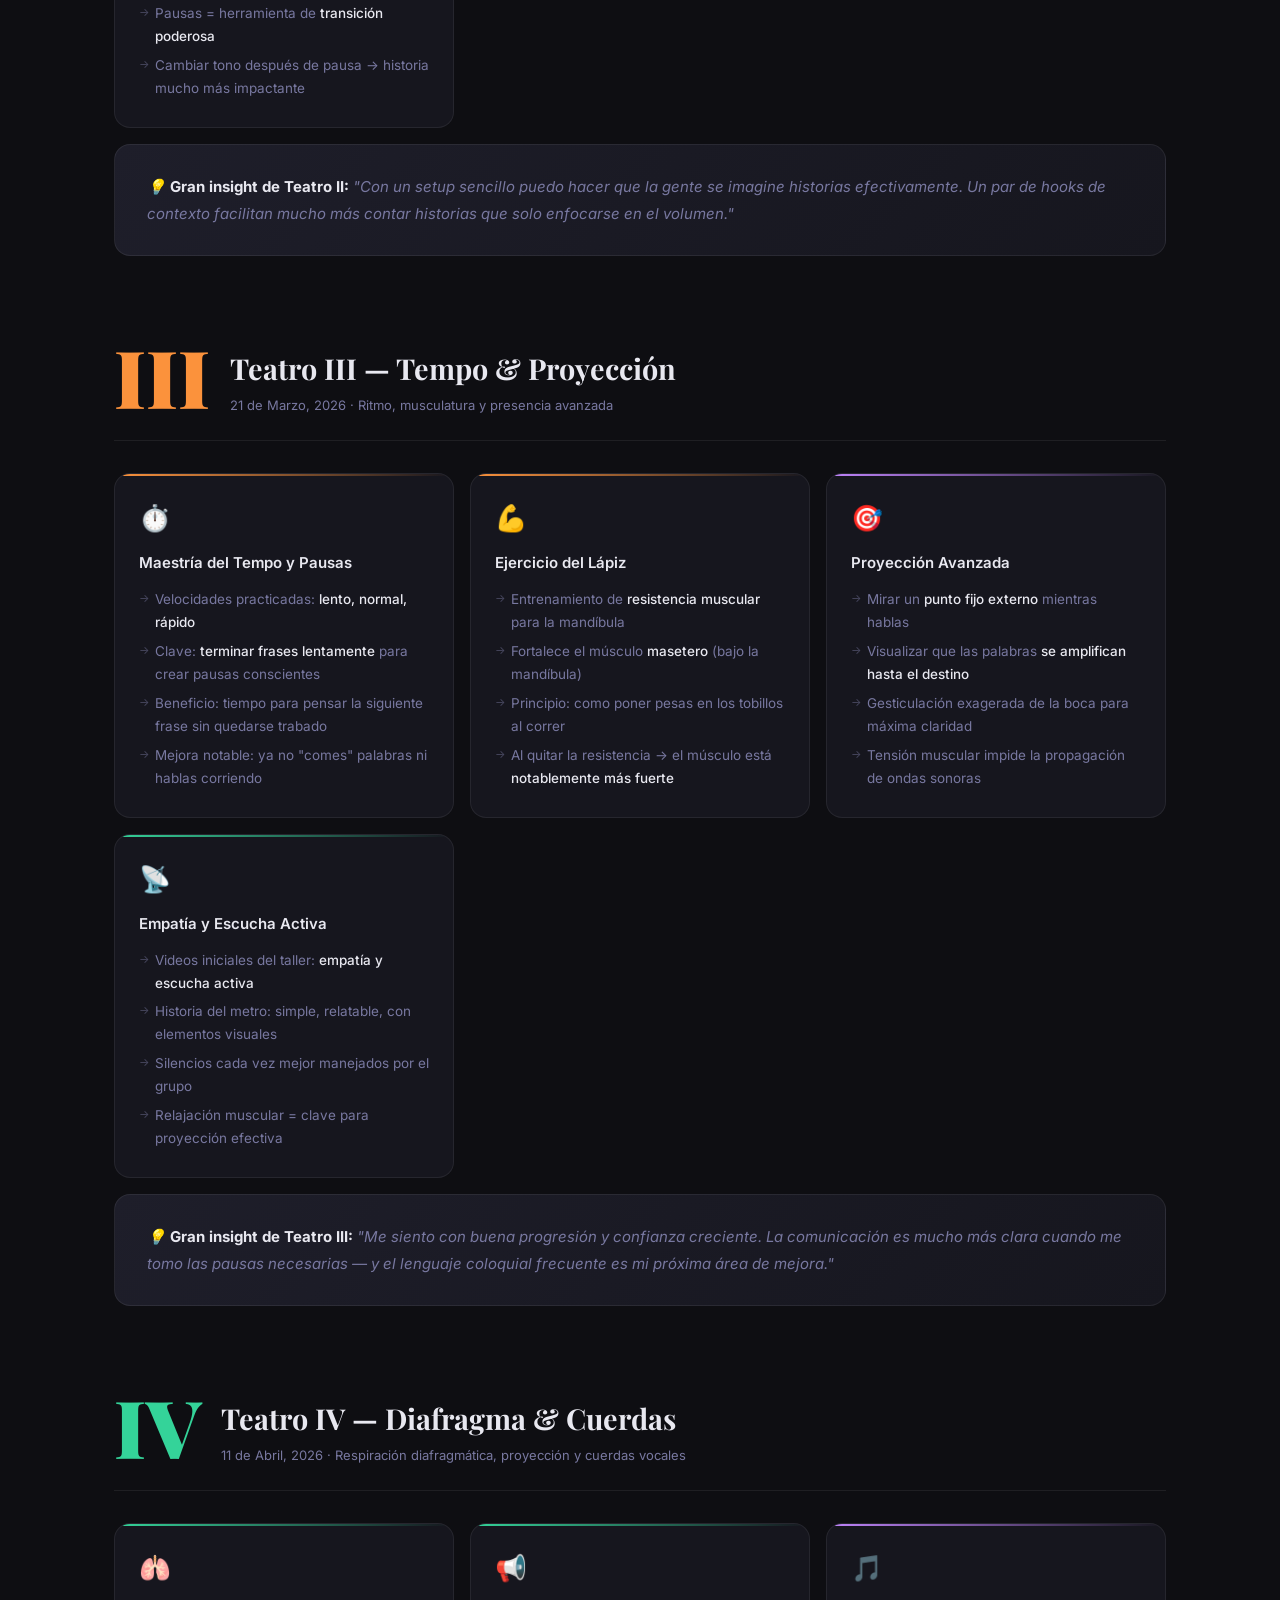
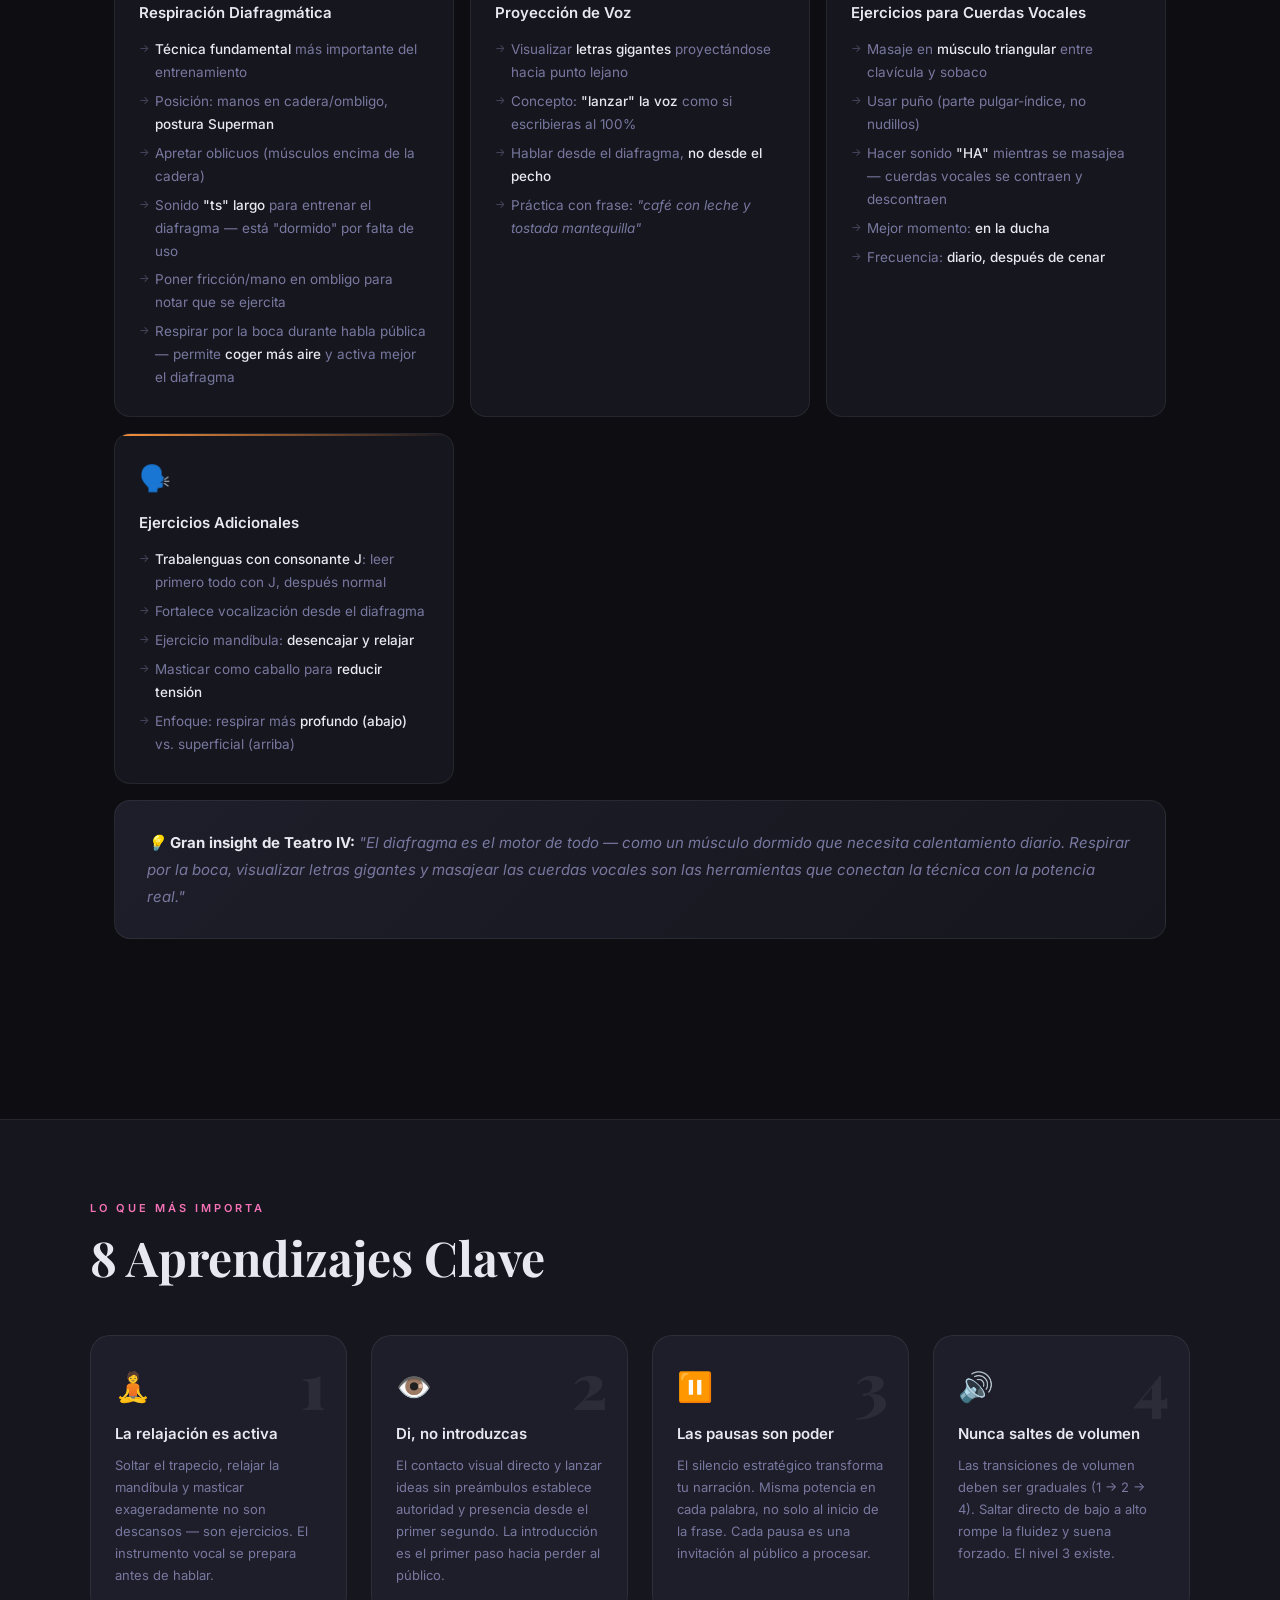
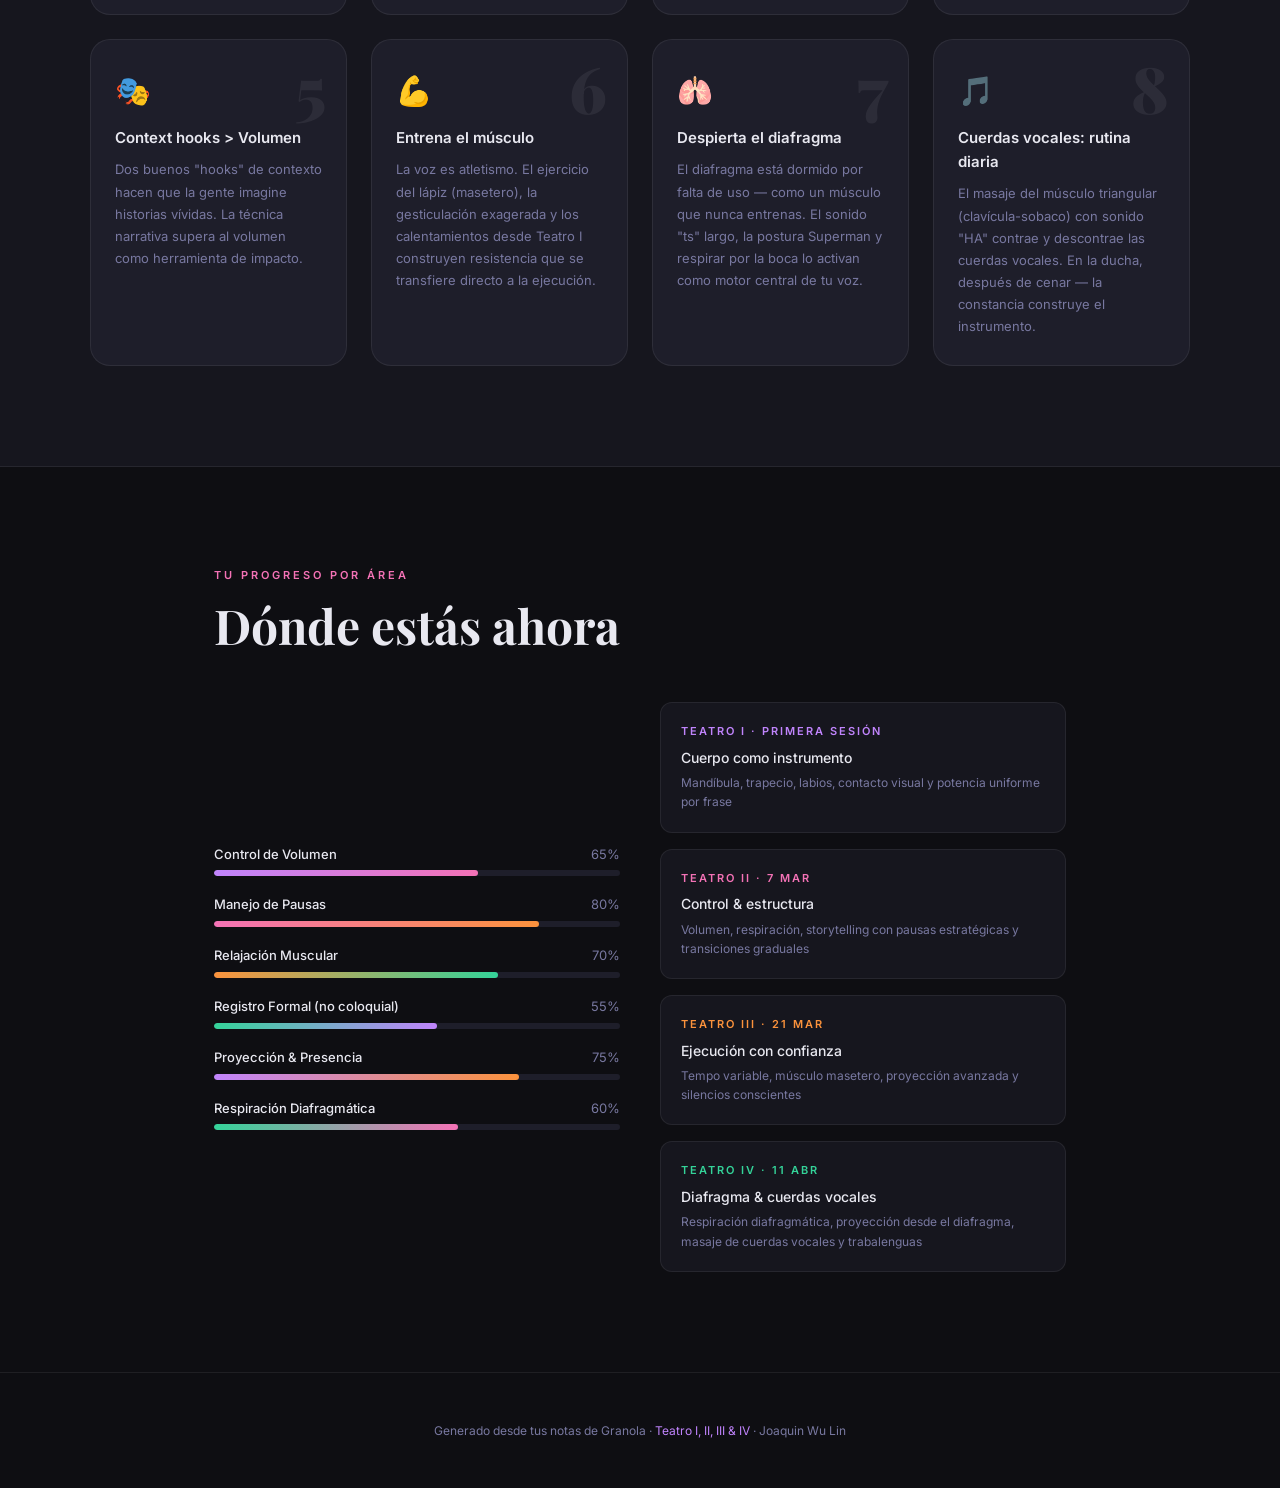
==== commit bf8e700c: "Teatro IV" ====
--- a/index.html
+++ b/index.html
@@ -144,7 +144,7 @@
     .progress-track {
       position: relative;
       display: grid;
-      grid-template-columns: 1fr 1fr 1fr;
+      grid-template-columns: 1fr 1fr 1fr 1fr;
       gap: 2px;
     }
 
@@ -152,10 +152,10 @@
       content: '';
       position: absolute;
       top: 36px;
-      left: 16.67%;
-      right: 16.67%;
+      left: 12.5%;
+      right: 12.5%;
       height: 1px;
-      background: linear-gradient(90deg, var(--accent1), var(--accent2), var(--accent3));
+      background: linear-gradient(90deg, var(--accent1), var(--accent2), var(--accent3), var(--accent4));
       z-index: 0;
     }
 
@@ -198,6 +198,11 @@
       border-color: rgba(251,146,60,0.4);
       color: var(--accent3);
     }
+    .prog-circle.iv {
+      background: linear-gradient(135deg, rgba(52,211,153,0.15), rgba(52,211,153,0.05));
+      border-color: rgba(52,211,153,0.4);
+      color: var(--accent4);
+    }
 
     .prog-date {
       font-size: 11px;
@@ -249,6 +254,7 @@
     .session-roman.i { color: var(--accent1); }
     .session-roman.ii { color: var(--accent2); }
     .session-roman.iii { color: var(--accent3); }
+    .session-roman.iv { color: var(--accent4); }
 
     .session-meta h2 {
       font-family: 'Playfair Display', serif;
@@ -478,6 +484,7 @@
     .bar-fill.v3 { width: 70%; background: linear-gradient(90deg, var(--accent3), var(--accent4)); animation-delay: 0.3s; }
     .bar-fill.v4 { width: 55%; background: linear-gradient(90deg, var(--accent4), var(--accent1)); animation-delay: 0.4s; }
     .bar-fill.v5 { width: 75%; background: linear-gradient(90deg, var(--accent1), var(--accent3)); animation-delay: 0.5s; }
+    .bar-fill.v6 { width: 60%; background: linear-gradient(90deg, var(--accent4), var(--accent2)); animation-delay: 0.6s; }
 
     .chart-legend {
       display: flex;
@@ -503,6 +510,7 @@
     .legend-session.i { color: var(--accent1); }
     .legend-session.ii { color: var(--accent2); }
     .legend-session.iii { color: var(--accent3); }
+    .legend-session.iv { color: var(--accent4); }
 
     .legend-focus {
       font-size: 14px;
@@ -562,6 +570,7 @@
     <div class="pill active">Teatro I · Cuerpo & Voz</div>
     <div class="pill active">Teatro II · 7 Mar 2026</div>
     <div class="pill active">Teatro III · 21 Mar 2026</div>
+    <div class="pill active">Teatro IV · 11 Abr 2026</div>
   </div>
   <div class="scroll-hint">
     <svg width="16" height="16" viewBox="0 0 24 24" fill="none" stroke="currentColor" stroke-width="2"><path d="M12 5v14M5 12l7 7 7-7"/></svg>
@@ -572,7 +581,7 @@
 <!-- PROGRESS ARC -->
 <section class="arc-section">
   <p class="section-label">Tu arco de progresión</p>
-  <h2 class="section-title">Tres sesiones,<br>una transformación.</h2>
+  <h2 class="section-title">Cuatro sesiones,<br>una transformación.</h2>
 
   <div class="progress-track">
     <div class="prog-node">
@@ -592,6 +601,12 @@
       <p class="prog-date">21 Mar 2026</p>
       <p class="prog-theme">Tempo & Proyección</p>
       <p class="prog-desc">Maestría del ritmo, músculo masetero y presencia</p>
+    </div>
+    <div class="prog-node">
+      <div class="prog-circle iv">IV</div>
+      <p class="prog-date">11 Abr 2026</p>
+      <p class="prog-theme">Diafragma & Cuerdas</p>
+      <p class="prog-desc">Respiración diafragmática, proyección y cuerdas vocales</p>
     </div>
   </div>
 </section>
@@ -832,13 +847,88 @@
     </div>
   </div>
 
+  <!-- SESSION IV -->
+  <div class="session-block">
+    <div class="session-header">
+      <div class="session-roman iv">IV</div>
+      <div class="session-meta">
+        <h2>Teatro IV — Diafragma & Cuerdas</h2>
+        <p>11 de Abril, 2026 · Respiración diafragmática, proyección y cuerdas vocales</p>
+      </div>
+    </div>
+
+    <div class="cards-grid">
+
+      <div class="card green">
+        <span class="card-icon">🫁</span>
+        <div class="card-title">Respiración Diafragmática</div>
+        <div class="card-body">
+          <ul>
+            <li><strong>Técnica fundamental</strong> más importante del entrenamiento</li>
+            <li>Posición: manos en cadera/ombligo, <strong>postura Superman</strong></li>
+            <li>Apretar oblicuos (músculos encima de la cadera)</li>
+            <li>Sonido <strong>"ts" largo</strong> para entrenar el diafragma — está "dormido" por falta de uso</li>
+            <li>Poner fricción/mano en ombligo para notar que se ejercita</li>
+            <li>Respirar por la boca durante habla pública — permite <strong>coger más aire</strong> y activa mejor el diafragma</li>
+          </ul>
+        </div>
+      </div>
+
+      <div class="card green">
+        <span class="card-icon">📢</span>
+        <div class="card-title">Proyección de Voz</div>
+        <div class="card-body">
+          <ul>
+            <li>Visualizar <strong>letras gigantes</strong> proyectándose hacia punto lejano</li>
+            <li>Concepto: <strong>"lanzar" la voz</strong> como si escribieras al 100%</li>
+            <li>Hablar desde el diafragma, <strong>no desde el pecho</strong></li>
+            <li>Práctica con frase: <em>"café con leche y tostada mantequilla"</em></li>
+          </ul>
+        </div>
+      </div>
+
+      <div class="card purple">
+        <span class="card-icon">🎵</span>
+        <div class="card-title">Ejercicios para Cuerdas Vocales</div>
+        <div class="card-body">
+          <ul>
+            <li>Masaje en <strong>músculo triangular</strong> entre clavícula y sobaco</li>
+            <li>Usar puño (parte pulgar-índice, no nudillos)</li>
+            <li>Hacer sonido <strong>"HA"</strong> mientras se masajea — cuerdas vocales se contraen y descontraen</li>
+            <li>Mejor momento: <strong>en la ducha</strong></li>
+            <li>Frecuencia: <strong>diario, después de cenar</strong></li>
+          </ul>
+        </div>
+      </div>
+
+      <div class="card orange">
+        <span class="card-icon">🗣️</span>
+        <div class="card-title">Ejercicios Adicionales</div>
+        <div class="card-body">
+          <ul>
+            <li><strong>Trabalenguas con consonante J</strong>: leer primero todo con J, después normal</li>
+            <li>Fortalece vocalización desde el diafragma</li>
+            <li>Ejercicio mandíbula: <strong>desencajar y relajar</strong></li>
+            <li>Masticar como caballo para <strong>reducir tensión</strong></li>
+            <li>Enfoque: respirar más <strong>profundo (abajo)</strong> vs. superficial (arriba)</li>
+          </ul>
+        </div>
+      </div>
+
+      <div class="highlight-card">
+        💡 <strong>Gran insight de Teatro IV:</strong> "El diafragma es el motor de todo — como un músculo dormido que necesita calentamiento diario. Respirar por la boca, visualizar letras gigantes y masajear las cuerdas vocales son las herramientas que conectan la técnica con la potencia real."
+      </div>
+
+    </div>
+  </div>
+
 </section>
 
 <!-- KEY INSIGHTS -->
 <section class="insights-section">
   <div class="insights-inner">
     <p class="section-label">Lo que más importa</p>
-    <h2 class="section-title">6 Aprendizajes Clave</h2>
+    <h2 class="section-title">8 Aprendizajes Clave</h2>
 
     <div class="insights-grid">
 
@@ -884,6 +974,20 @@
         <div class="insight-text">La voz es atletismo. El ejercicio del lápiz (masetero), la gesticulación exagerada y los calentamientos desde Teatro I construyen resistencia que se transfiere directo a la ejecución.</div>
       </div>
 
+      <div class="insight-item">
+        <span class="insight-number">7</span>
+        <span class="insight-emoji">🫁</span>
+        <div class="insight-title">Despierta el diafragma</div>
+        <div class="insight-text">El diafragma está dormido por falta de uso — como un músculo que nunca entrenas. El sonido "ts" largo, la postura Superman y respirar por la boca lo activan como motor central de tu voz.</div>
+      </div>
+
+      <div class="insight-item">
+        <span class="insight-number">8</span>
+        <span class="insight-emoji">🎵</span>
+        <div class="insight-title">Cuerdas vocales: rutina diaria</div>
+        <div class="insight-text">El masaje del músculo triangular (clavícula-sobaco) con sonido "HA" contrae y descontrae las cuerdas vocales. En la ducha, después de cenar — la constancia construye el instrumento.</div>
+      </div>
+
     </div>
   </div>
 </section>
@@ -934,6 +1038,14 @@
           <span class="skill-pct">75%</span>
         </div>
         <div class="bar-track"><div class="bar-fill v5"></div></div>
+      </div>
+
+      <div class="skill-row">
+        <div class="skill-label">
+          <span class="skill-name">Respiración Diafragmática</span>
+          <span class="skill-pct">60%</span>
+        </div>
+        <div class="bar-track"><div class="bar-fill v6"></div></div>
       </div>
 
     </div>
@@ -954,12 +1066,17 @@
         <div class="legend-focus">Ejecución con confianza</div>
         <div class="legend-note">Tempo variable, músculo masetero, proyección avanzada y silencios conscientes</div>
       </div>
+      <div class="legend-item">
+        <div class="legend-session iv">Teatro IV · 11 Abr</div>
+        <div class="legend-focus">Diafragma & cuerdas vocales</div>
+        <div class="legend-note">Respiración diafragmática, proyección desde el diafragma, masaje de cuerdas vocales y trabalenguas</div>
+      </div>
     </div>
   </div>
 </section>
 
 <footer>
-  Generado desde tus notas de Granola · <span>Teatro I, II & III</span> · Joaquin Wu Lin
+  Generado desde tus notas de Granola · <span>Teatro I, II, III & IV</span> · Joaquin Wu Lin
 </footer>
 
 <script>
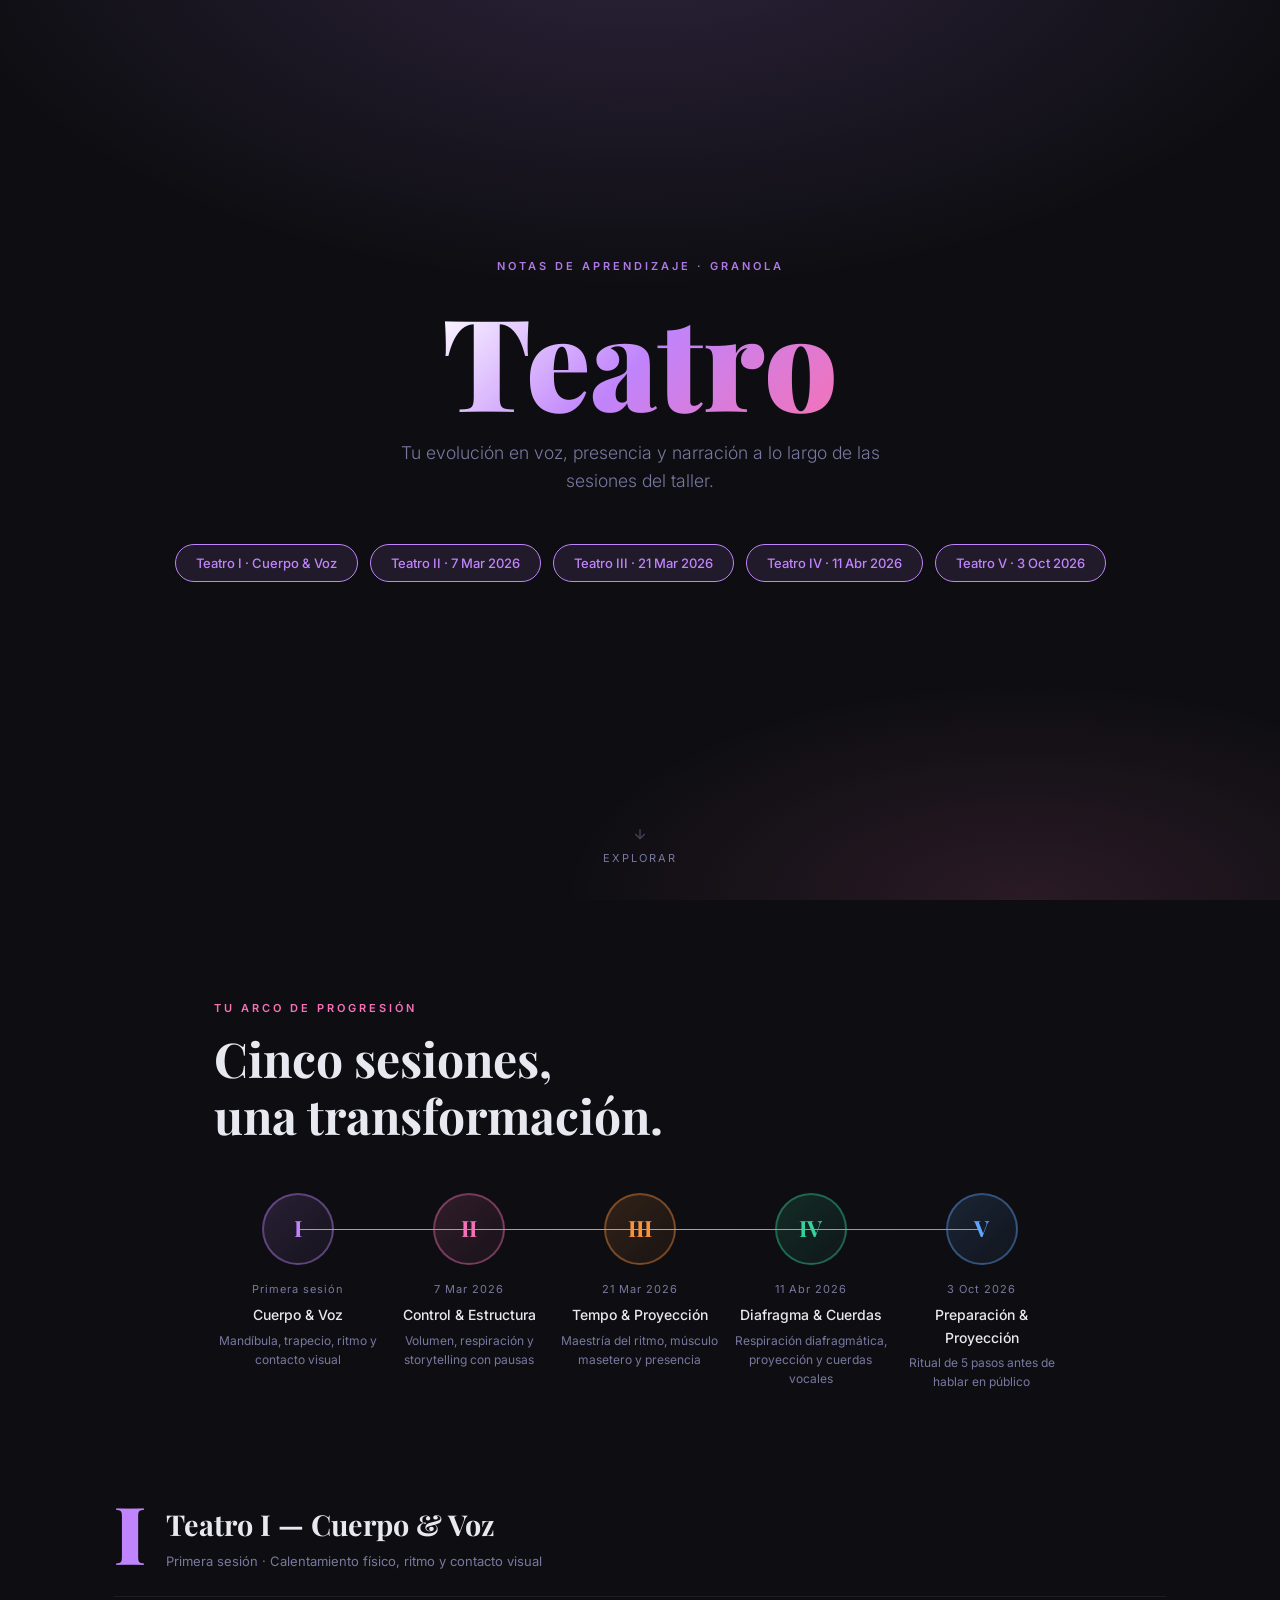
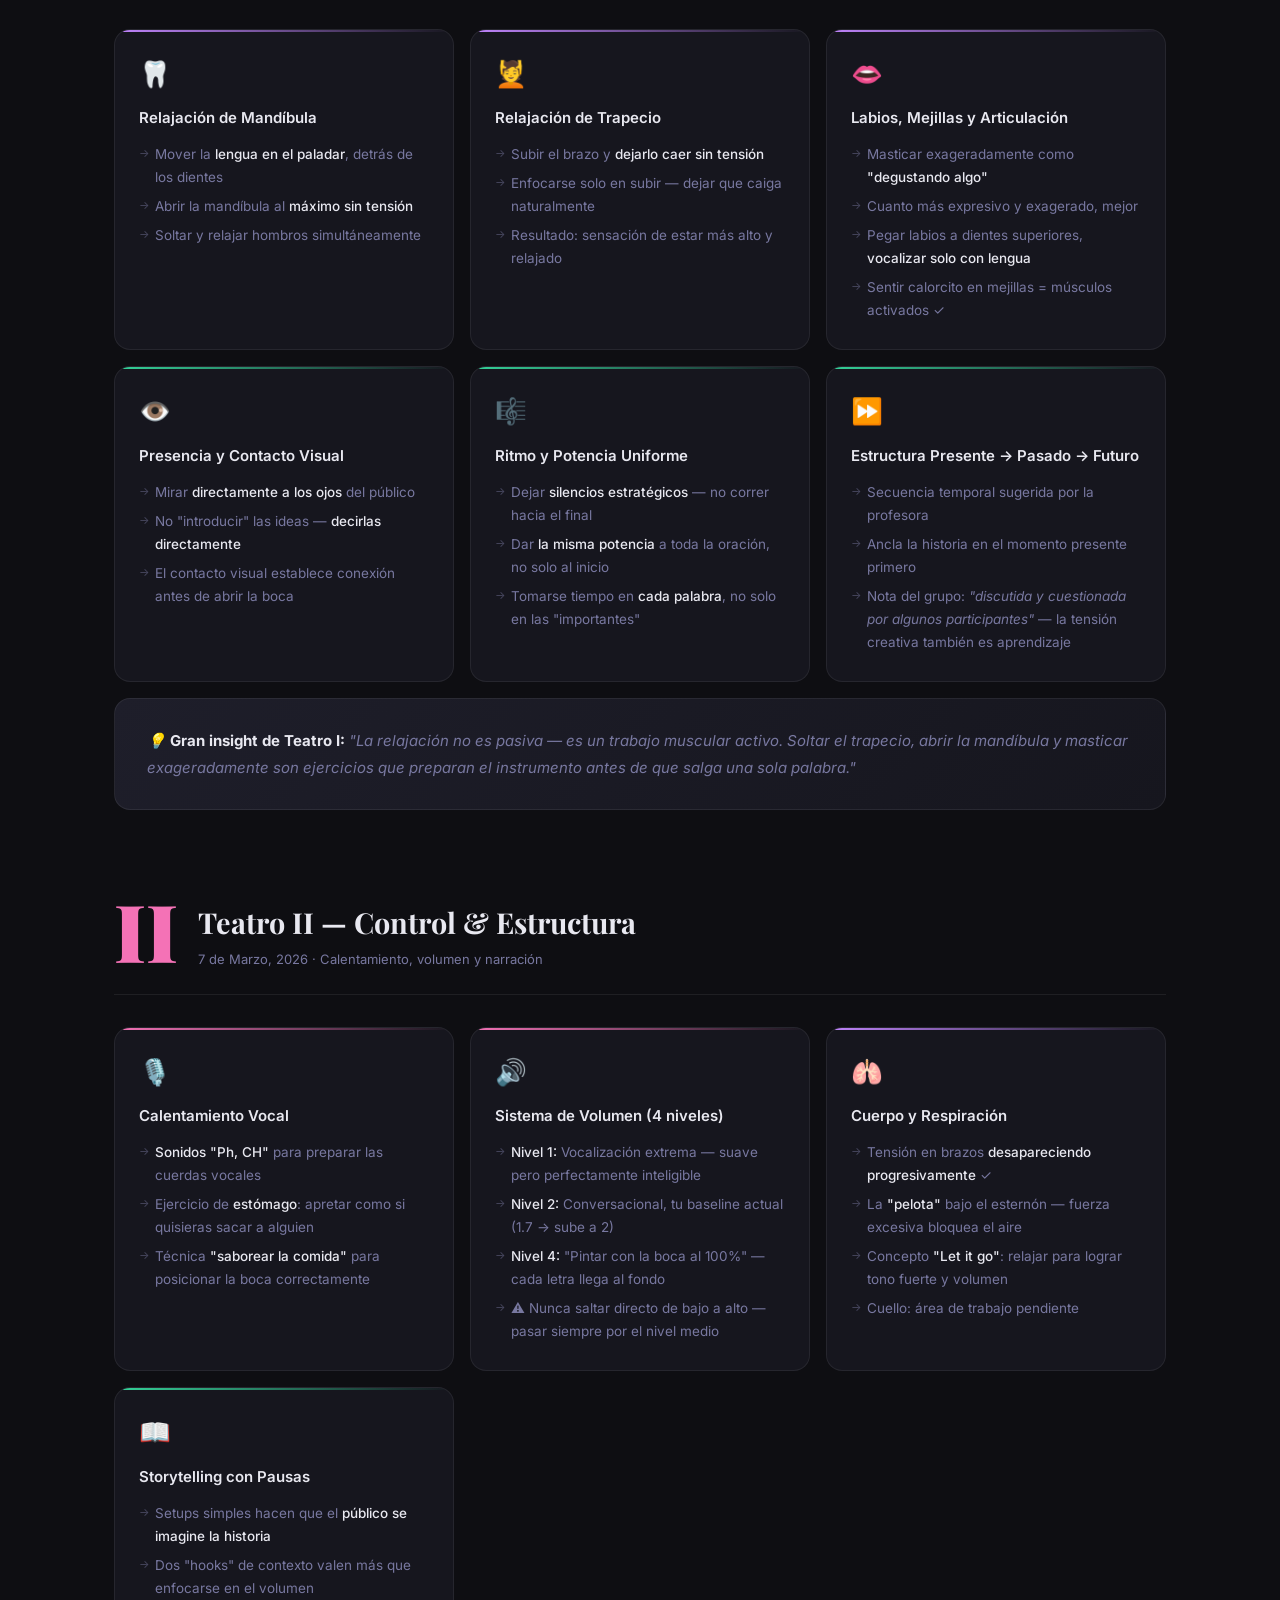
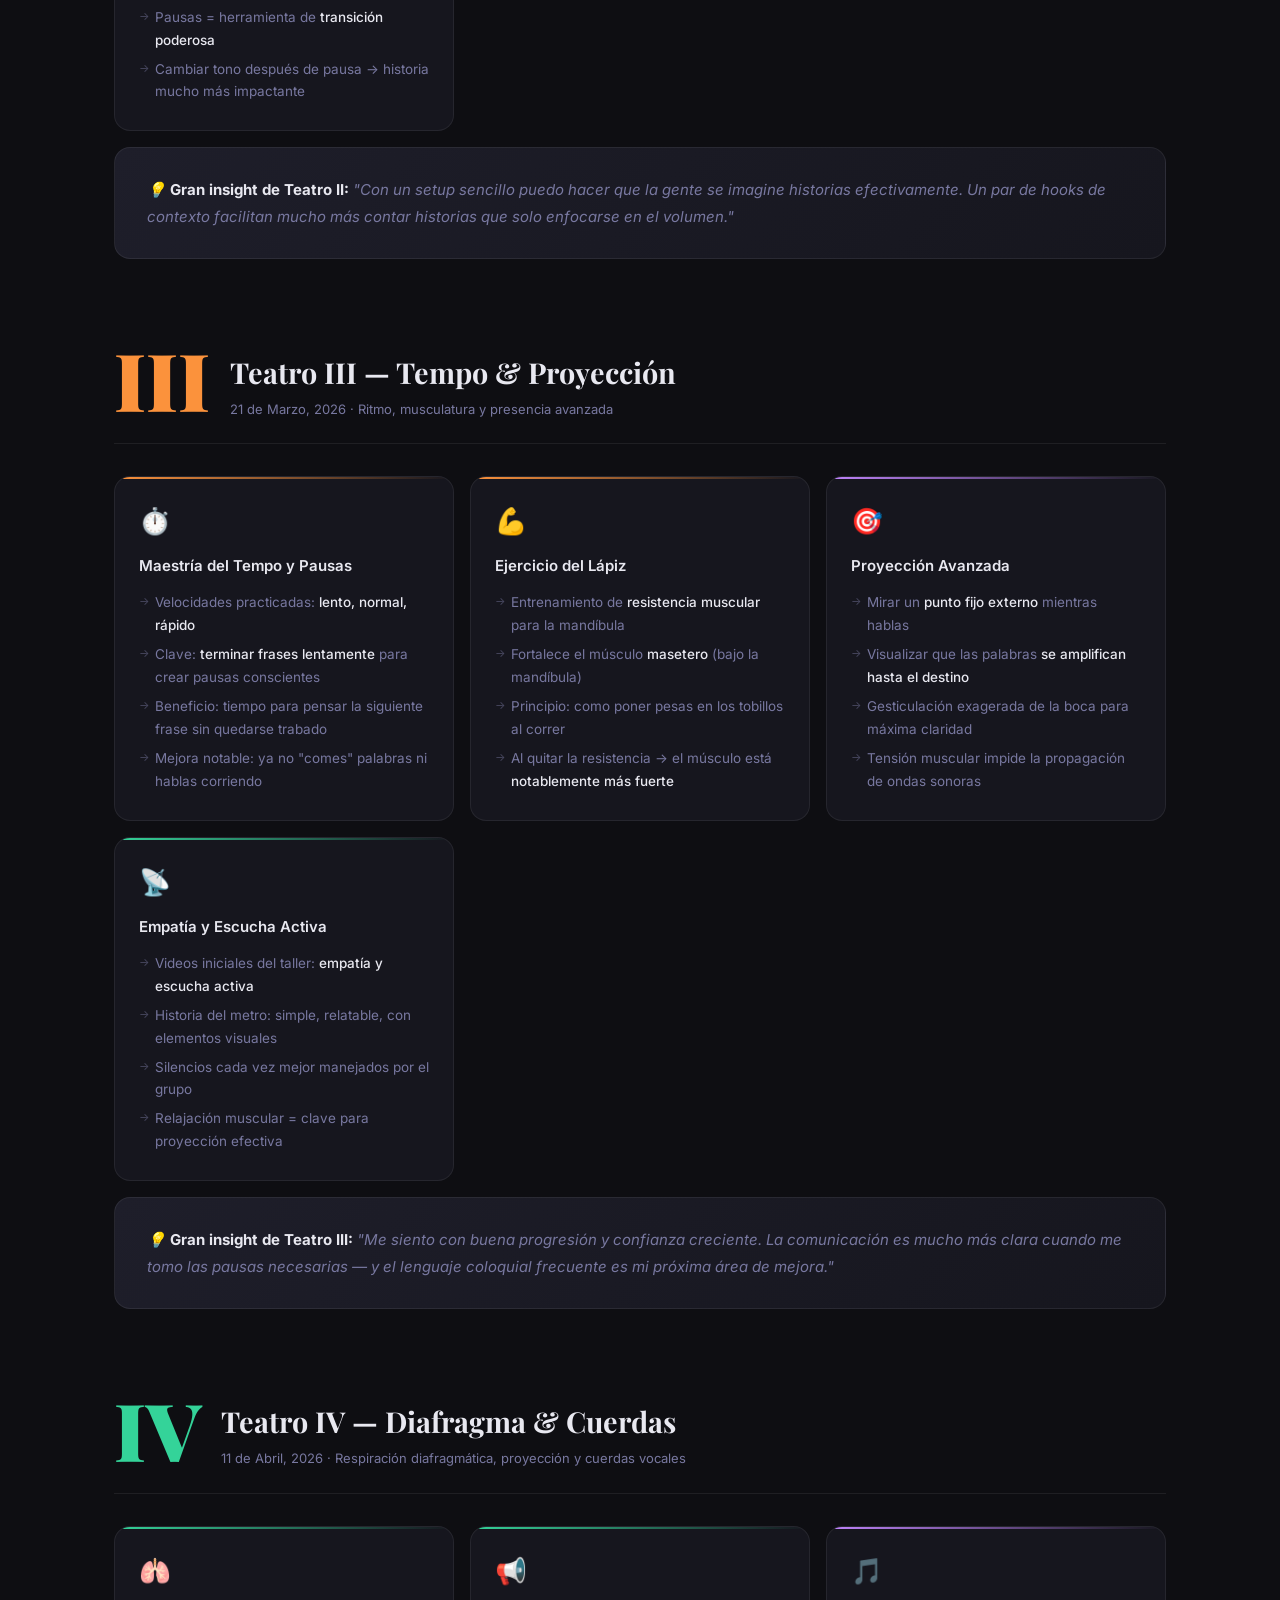
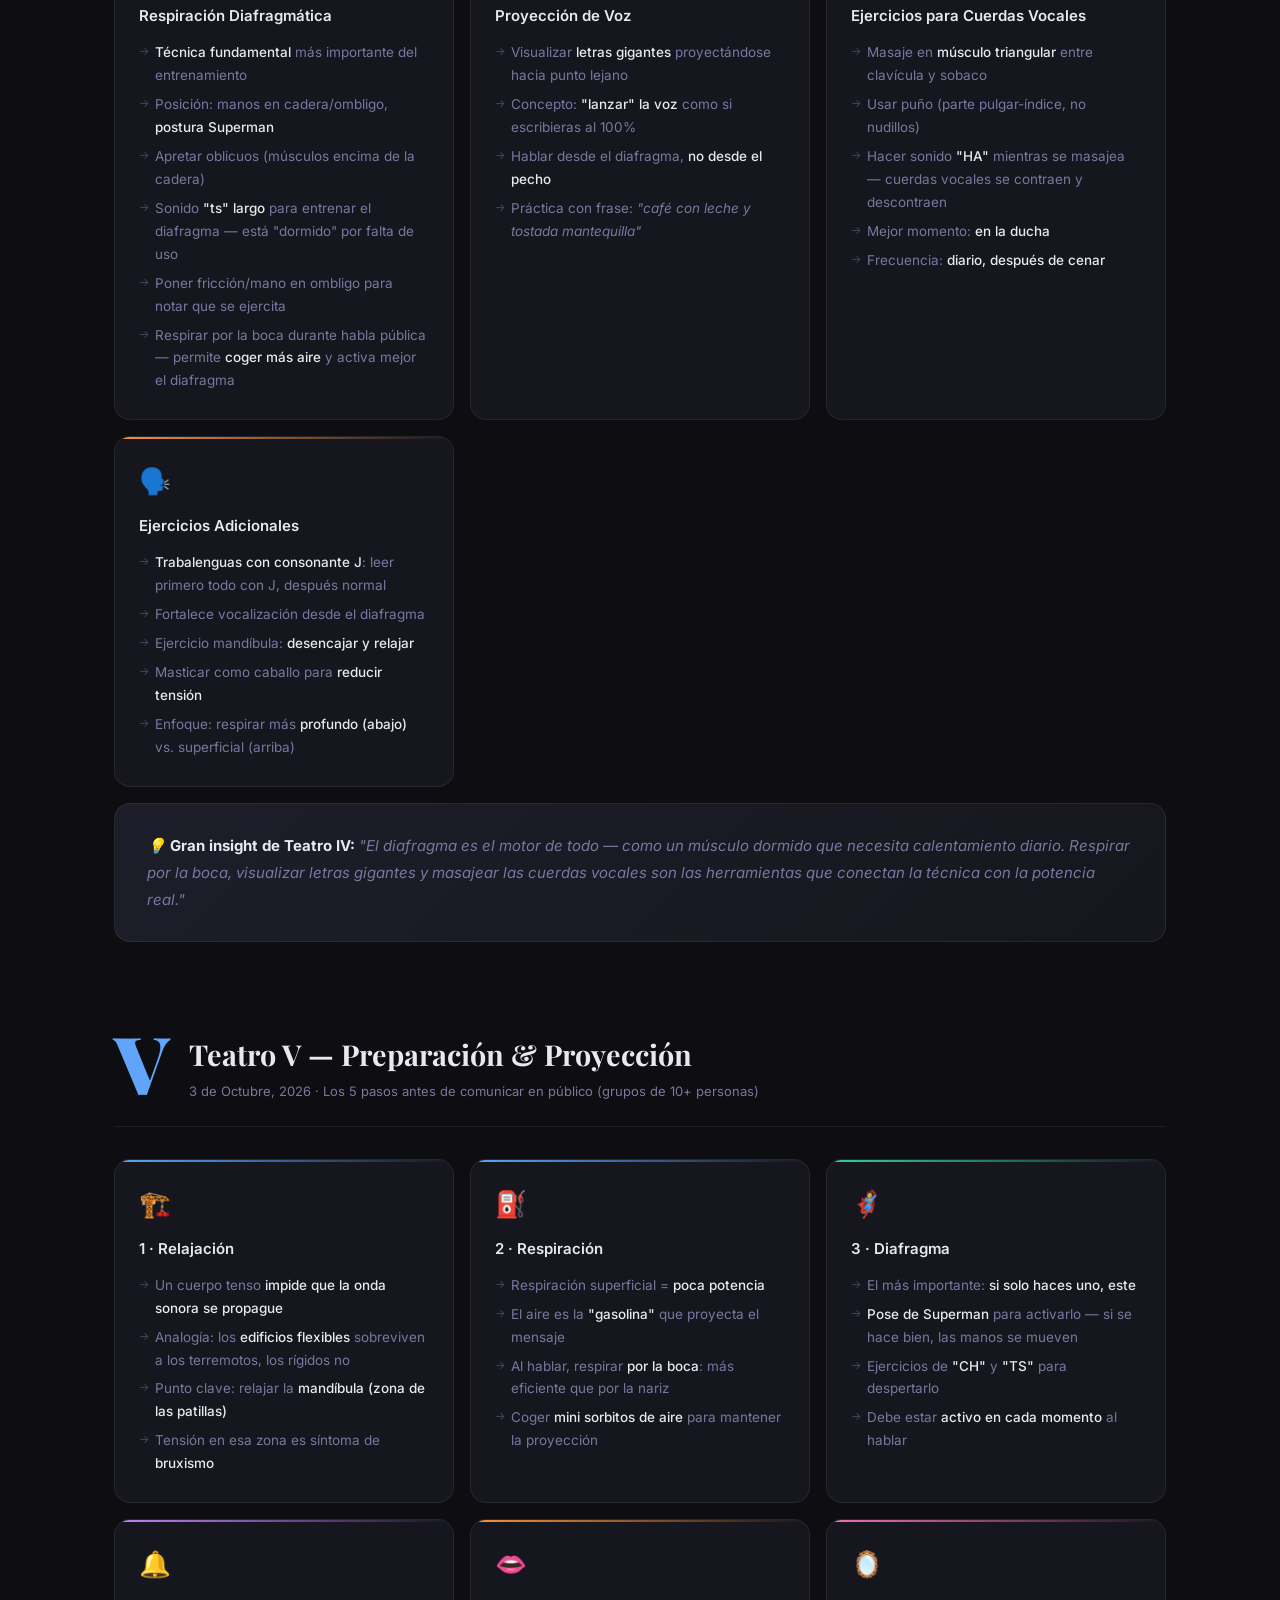
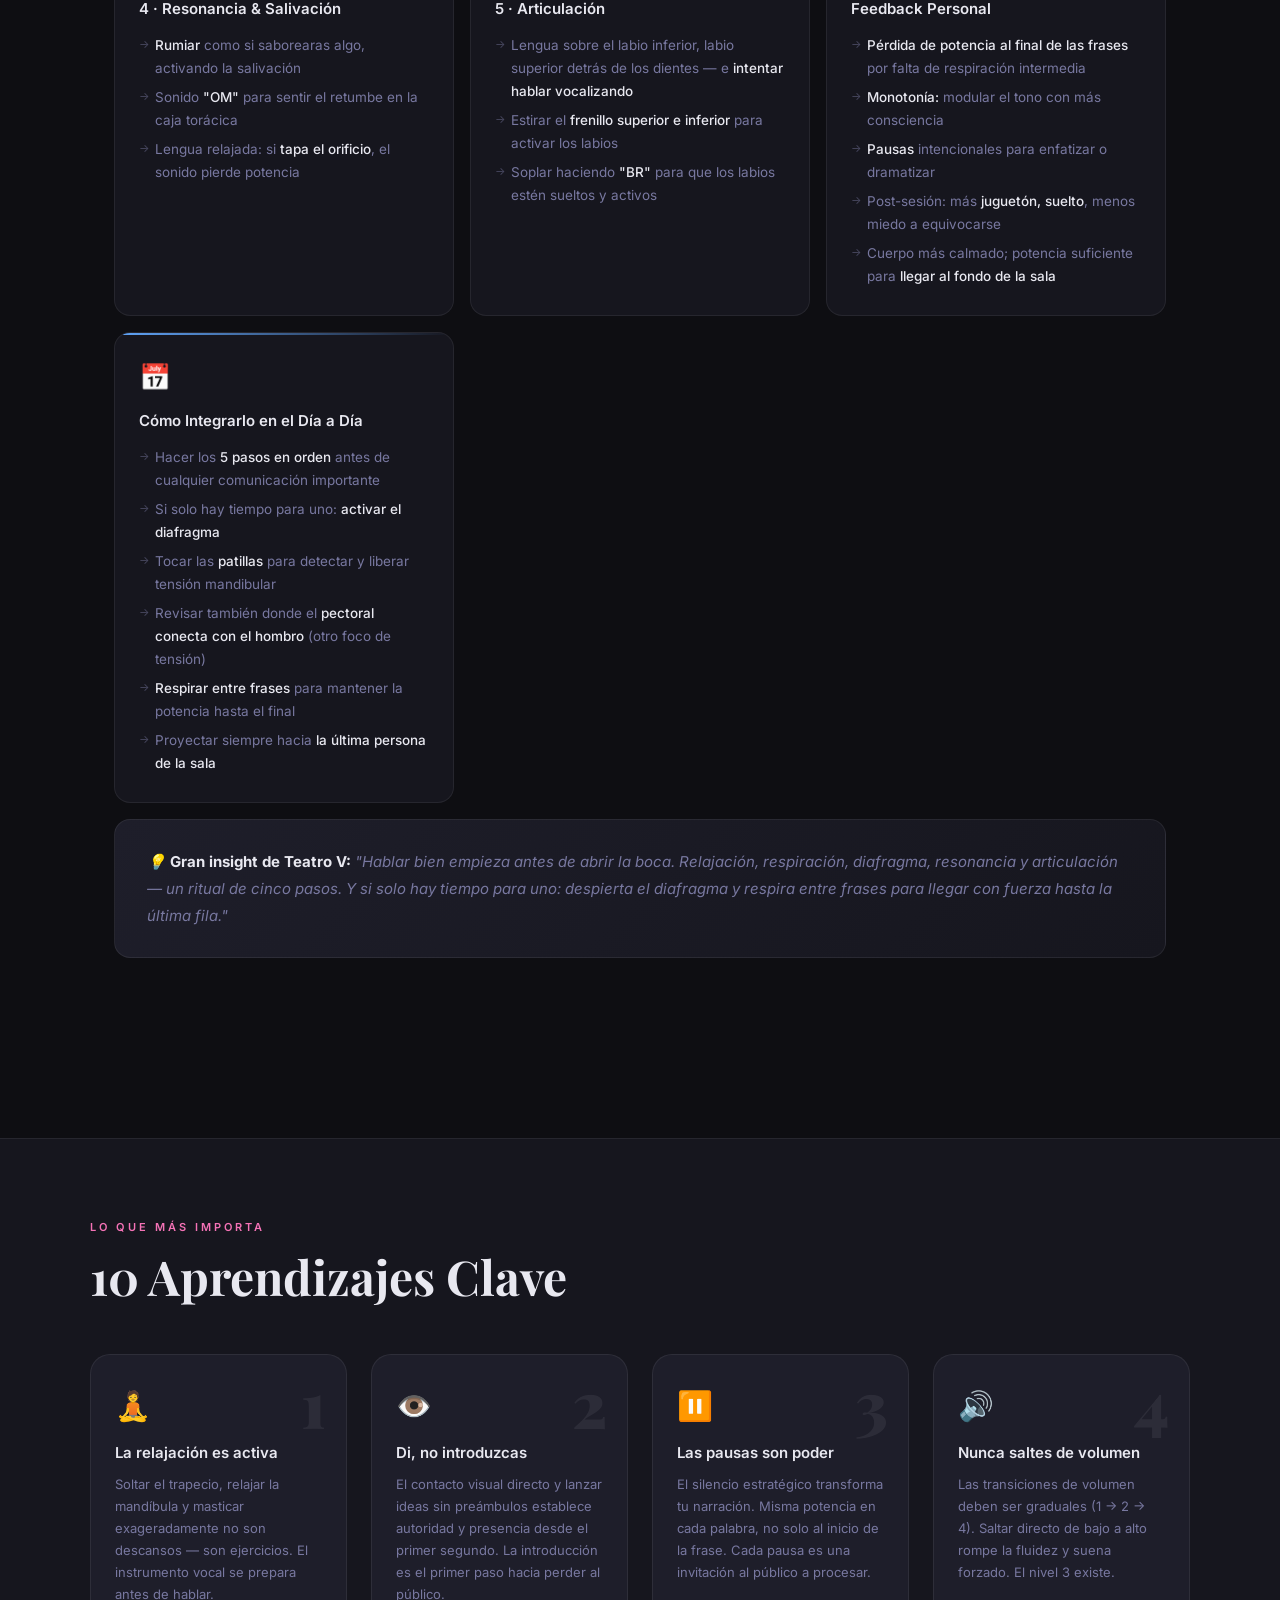
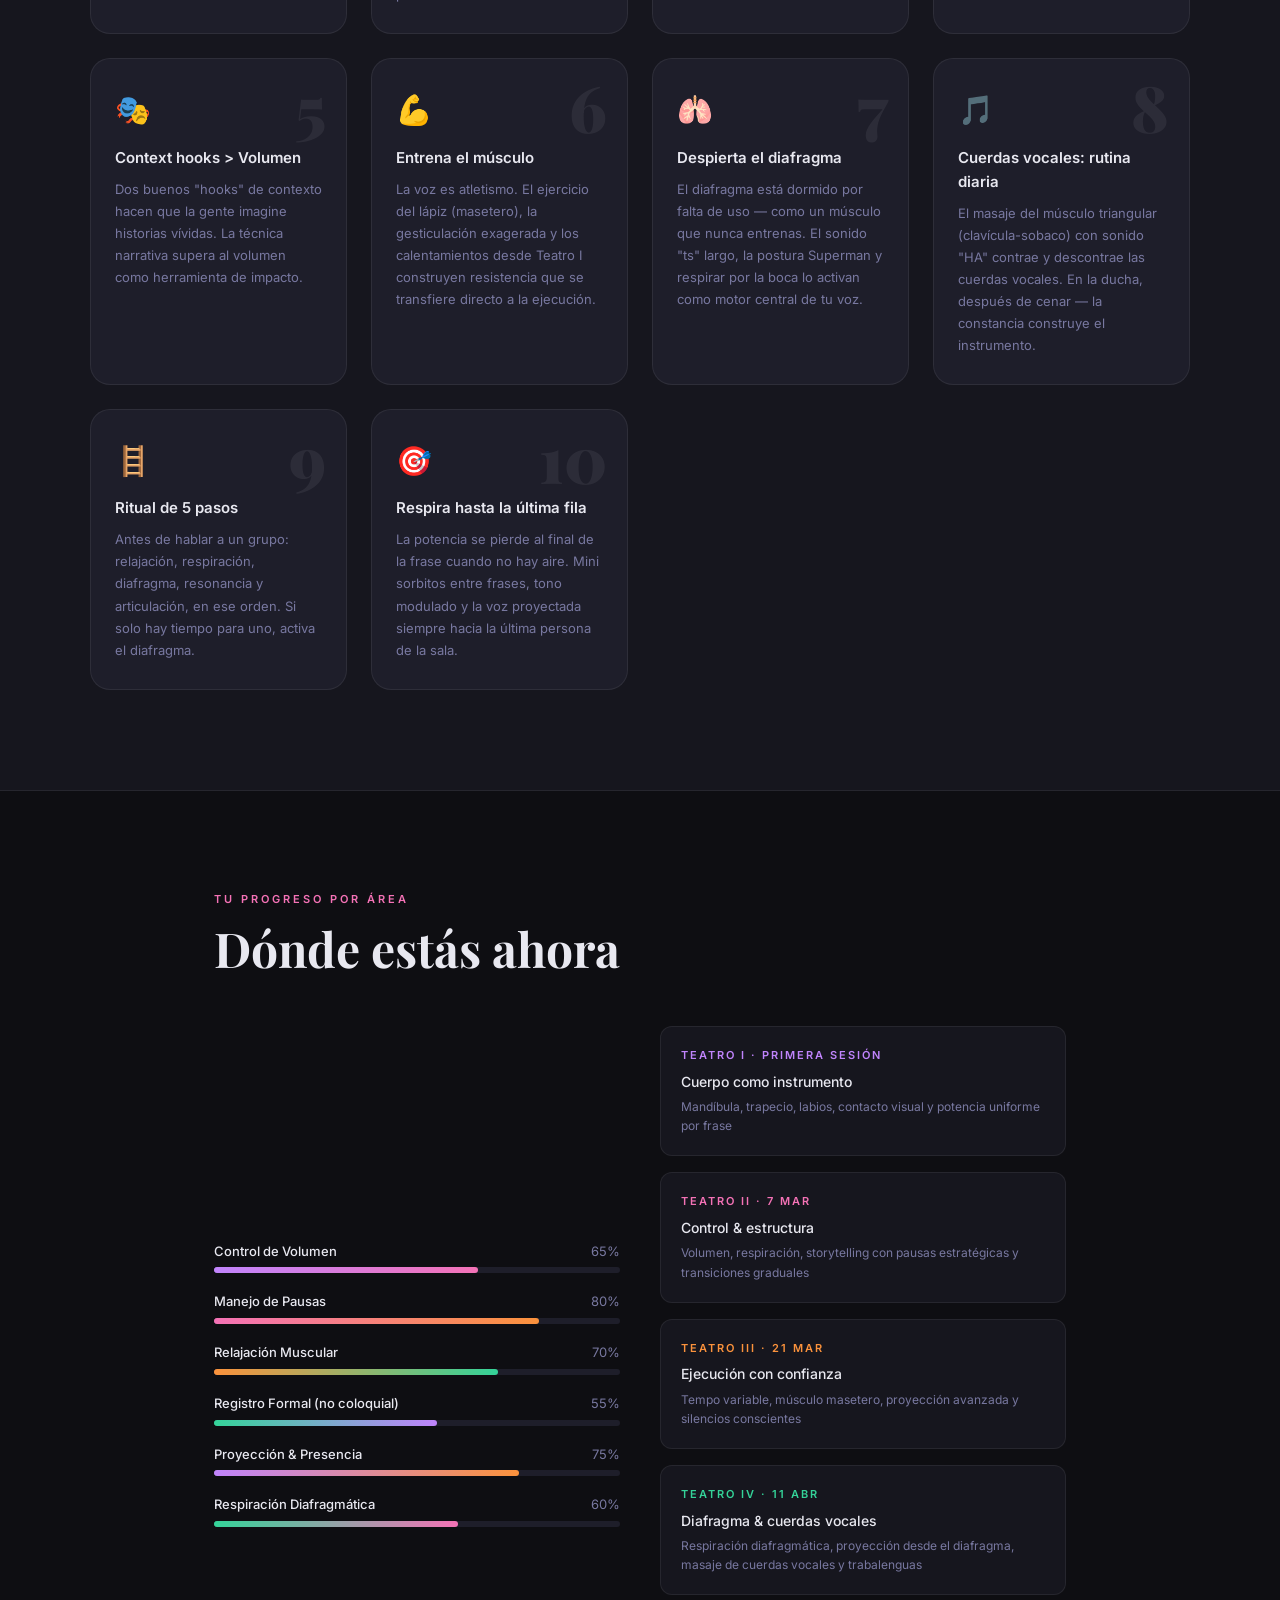
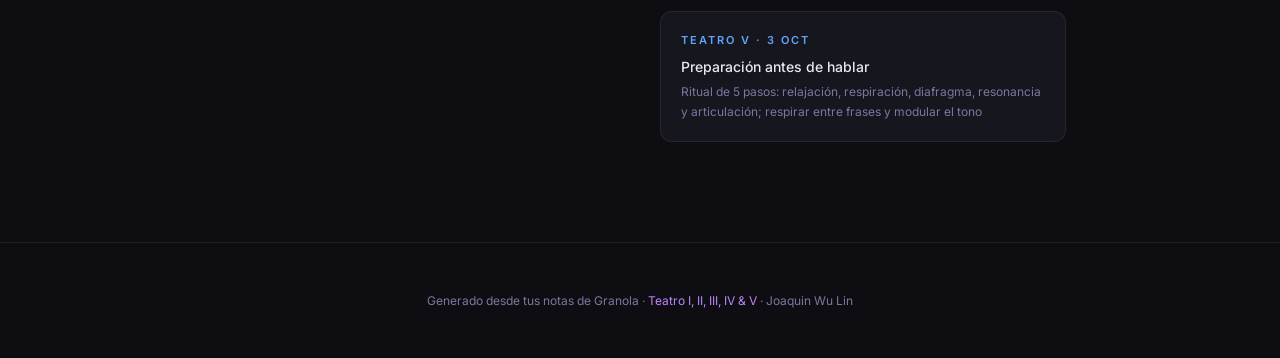
==== commit 109fd785: "Teatro V: add session 5 notes (preparación & proyección) Adds the 5-step pre-speaking ritual (relaja" ====
--- a/index.html
+++ b/index.html
@@ -15,6 +15,7 @@
       --accent2: #f472b6;
       --accent3: #fb923c;
       --accent4: #34d399;
+      --accent5: #60a5fa;
       --text: #e8e8f0;
       --muted: #7878a0;
       --border: rgba(255,255,255,0.07);
@@ -144,7 +145,7 @@
     .progress-track {
       position: relative;
       display: grid;
-      grid-template-columns: 1fr 1fr 1fr 1fr;
+      grid-template-columns: repeat(5, 1fr);
       gap: 2px;
     }
 
@@ -152,10 +153,10 @@
       content: '';
       position: absolute;
       top: 36px;
-      left: 12.5%;
-      right: 12.5%;
+      left: 10%;
+      right: 10%;
       height: 1px;
-      background: linear-gradient(90deg, var(--accent1), var(--accent2), var(--accent3), var(--accent4));
+      background: linear-gradient(90deg, var(--accent1), var(--accent2), var(--accent3), var(--accent4), var(--accent5));
       z-index: 0;
     }
 
@@ -203,6 +204,11 @@
       border-color: rgba(52,211,153,0.4);
       color: var(--accent4);
     }
+    .prog-circle.v {
+      background: linear-gradient(135deg, rgba(96,165,250,0.15), rgba(96,165,250,0.05));
+      border-color: rgba(96,165,250,0.4);
+      color: var(--accent5);
+    }
 
     .prog-date {
       font-size: 11px;
@@ -255,6 +261,7 @@
     .session-roman.ii { color: var(--accent2); }
     .session-roman.iii { color: var(--accent3); }
     .session-roman.iv { color: var(--accent4); }
+    .session-roman.v { color: var(--accent5); }
 
     .session-meta h2 {
       font-family: 'Playfair Display', serif;
@@ -299,6 +306,7 @@
     .card.orange::before { background: linear-gradient(90deg, var(--accent3), transparent); }
     .card.purple::before { background: linear-gradient(90deg, var(--accent1), transparent); }
     .card.green::before { background: linear-gradient(90deg, var(--accent4), transparent); }
+    .card.blue::before { background: linear-gradient(90deg, var(--accent5), transparent); }
 
     .card-icon {
       font-size: 1.6rem;
@@ -511,6 +519,7 @@
     .legend-session.ii { color: var(--accent2); }
     .legend-session.iii { color: var(--accent3); }
     .legend-session.iv { color: var(--accent4); }
+    .legend-session.v { color: var(--accent5); }
 
     .legend-focus {
       font-size: 14px;
@@ -571,6 +580,7 @@
     <div class="pill active">Teatro II · 7 Mar 2026</div>
     <div class="pill active">Teatro III · 21 Mar 2026</div>
     <div class="pill active">Teatro IV · 11 Abr 2026</div>
+    <div class="pill active">Teatro V · 3 Oct 2026</div>
   </div>
   <div class="scroll-hint">
     <svg width="16" height="16" viewBox="0 0 24 24" fill="none" stroke="currentColor" stroke-width="2"><path d="M12 5v14M5 12l7 7 7-7"/></svg>
@@ -581,7 +591,7 @@
 <!-- PROGRESS ARC -->
 <section class="arc-section">
   <p class="section-label">Tu arco de progresión</p>
-  <h2 class="section-title">Cuatro sesiones,<br>una transformación.</h2>
+  <h2 class="section-title">Cinco sesiones,<br>una transformación.</h2>
 
   <div class="progress-track">
     <div class="prog-node">
@@ -607,6 +617,12 @@
       <p class="prog-date">11 Abr 2026</p>
       <p class="prog-theme">Diafragma & Cuerdas</p>
       <p class="prog-desc">Respiración diafragmática, proyección y cuerdas vocales</p>
+    </div>
+    <div class="prog-node">
+      <div class="prog-circle v">V</div>
+      <p class="prog-date">3 Oct 2026</p>
+      <p class="prog-theme">Preparación & Proyección</p>
+      <p class="prog-desc">Ritual de 5 pasos antes de hablar en público</p>
     </div>
   </div>
 </section>
@@ -922,13 +938,124 @@
     </div>
   </div>
 
+  <!-- SESSION V -->
+  <div class="session-block">
+    <div class="session-header">
+      <div class="session-roman v">V</div>
+      <div class="session-meta">
+        <h2>Teatro V — Preparación & Proyección</h2>
+        <p>3 de Octubre, 2026 · Los 5 pasos antes de comunicar en público (grupos de 10+ personas)</p>
+      </div>
+    </div>
+
+    <div class="cards-grid">
+
+      <div class="card blue">
+        <span class="card-icon">🏗️</span>
+        <div class="card-title">1 · Relajación</div>
+        <div class="card-body">
+          <ul>
+            <li>Un cuerpo tenso <strong>impide que la onda sonora se propague</strong></li>
+            <li>Analogía: los <strong>edificios flexibles</strong> sobreviven a los terremotos, los rígidos no</li>
+            <li>Punto clave: relajar la <strong>mandíbula (zona de las patillas)</strong></li>
+            <li>Tensión en esa zona es síntoma de <strong>bruxismo</strong></li>
+          </ul>
+        </div>
+      </div>
+
+      <div class="card blue">
+        <span class="card-icon">⛽</span>
+        <div class="card-title">2 · Respiración</div>
+        <div class="card-body">
+          <ul>
+            <li>Respiración superficial = <strong>poca potencia</strong></li>
+            <li>El aire es la <strong>"gasolina"</strong> que proyecta el mensaje</li>
+            <li>Al hablar, respirar <strong>por la boca</strong>: más eficiente que por la nariz</li>
+            <li>Coger <strong>mini sorbitos de aire</strong> para mantener la proyección</li>
+          </ul>
+        </div>
+      </div>
+
+      <div class="card green">
+        <span class="card-icon">🦸</span>
+        <div class="card-title">3 · Diafragma</div>
+        <div class="card-body">
+          <ul>
+            <li>El más importante: <strong>si solo haces uno, este</strong></li>
+            <li><strong>Pose de Superman</strong> para activarlo — si se hace bien, las manos se mueven</li>
+            <li>Ejercicios de <strong>"CH"</strong> y <strong>"TS"</strong> para despertarlo</li>
+            <li>Debe estar <strong>activo en cada momento</strong> al hablar</li>
+          </ul>
+        </div>
+      </div>
+
+      <div class="card purple">
+        <span class="card-icon">🔔</span>
+        <div class="card-title">4 · Resonancia & Salivación</div>
+        <div class="card-body">
+          <ul>
+            <li><strong>Rumiar</strong> como si saborearas algo, activando la salivación</li>
+            <li>Sonido <strong>"OM"</strong> para sentir el retumbe en la caja torácica</li>
+            <li>Lengua relajada: si <strong>tapa el orificio</strong>, el sonido pierde potencia</li>
+          </ul>
+        </div>
+      </div>
+
+      <div class="card orange">
+        <span class="card-icon">👄</span>
+        <div class="card-title">5 · Articulación</div>
+        <div class="card-body">
+          <ul>
+            <li>Lengua sobre el labio inferior, labio superior detrás de los dientes — e <strong>intentar hablar vocalizando</strong></li>
+            <li>Estirar el <strong>frenillo superior e inferior</strong> para activar los labios</li>
+            <li>Soplar haciendo <strong>"BR"</strong> para que los labios estén sueltos y activos</li>
+          </ul>
+        </div>
+      </div>
+
+      <div class="card pink">
+        <span class="card-icon">🪞</span>
+        <div class="card-title">Feedback Personal</div>
+        <div class="card-body">
+          <ul>
+            <li><strong>Pérdida de potencia al final de las frases</strong> por falta de respiración intermedia</li>
+            <li><strong>Monotonía:</strong> modular el tono con más consciencia</li>
+            <li><strong>Pausas</strong> intencionales para enfatizar o dramatizar</li>
+            <li>Post-sesión: más <strong>juguetón, suelto</strong>, menos miedo a equivocarse</li>
+            <li>Cuerpo más calmado; potencia suficiente para <strong>llegar al fondo de la sala</strong></li>
+          </ul>
+        </div>
+      </div>
+
+      <div class="card blue">
+        <span class="card-icon">📅</span>
+        <div class="card-title">Cómo Integrarlo en el Día a Día</div>
+        <div class="card-body">
+          <ul>
+            <li>Hacer los <strong>5 pasos en orden</strong> antes de cualquier comunicación importante</li>
+            <li>Si solo hay tiempo para uno: <strong>activar el diafragma</strong></li>
+            <li>Tocar las <strong>patillas</strong> para detectar y liberar tensión mandibular</li>
+            <li>Revisar también donde el <strong>pectoral conecta con el hombro</strong> (otro foco de tensión)</li>
+            <li><strong>Respirar entre frases</strong> para mantener la potencia hasta el final</li>
+            <li>Proyectar siempre hacia <strong>la última persona de la sala</strong></li>
+          </ul>
+        </div>
+      </div>
+
+      <div class="highlight-card">
+        💡 <strong>Gran insight de Teatro V:</strong> "Hablar bien empieza antes de abrir la boca. Relajación, respiración, diafragma, resonancia y articulación — un ritual de cinco pasos. Y si solo hay tiempo para uno: despierta el diafragma y respira entre frases para llegar con fuerza hasta la última fila."
+      </div>
+
+    </div>
+  </div>
+
 </section>
 
 <!-- KEY INSIGHTS -->
 <section class="insights-section">
   <div class="insights-inner">
     <p class="section-label">Lo que más importa</p>
-    <h2 class="section-title">8 Aprendizajes Clave</h2>
+    <h2 class="section-title">10 Aprendizajes Clave</h2>
 
     <div class="insights-grid">
 
@@ -988,6 +1115,20 @@
         <div class="insight-text">El masaje del músculo triangular (clavícula-sobaco) con sonido "HA" contrae y descontrae las cuerdas vocales. En la ducha, después de cenar — la constancia construye el instrumento.</div>
       </div>
 
+      <div class="insight-item">
+        <span class="insight-number">9</span>
+        <span class="insight-emoji">🪜</span>
+        <div class="insight-title">Ritual de 5 pasos</div>
+        <div class="insight-text">Antes de hablar a un grupo: relajación, respiración, diafragma, resonancia y articulación, en ese orden. Si solo hay tiempo para uno, activa el diafragma.</div>
+      </div>
+
+      <div class="insight-item">
+        <span class="insight-number">10</span>
+        <span class="insight-emoji">🎯</span>
+        <div class="insight-title">Respira hasta la última fila</div>
+        <div class="insight-text">La potencia se pierde al final de la frase cuando no hay aire. Mini sorbitos entre frases, tono modulado y la voz proyectada siempre hacia la última persona de la sala.</div>
+      </div>
+
     </div>
   </div>
 </section>
@@ -1071,12 +1212,17 @@
         <div class="legend-focus">Diafragma & cuerdas vocales</div>
         <div class="legend-note">Respiración diafragmática, proyección desde el diafragma, masaje de cuerdas vocales y trabalenguas</div>
       </div>
+      <div class="legend-item">
+        <div class="legend-session v">Teatro V · 3 Oct</div>
+        <div class="legend-focus">Preparación antes de hablar</div>
+        <div class="legend-note">Ritual de 5 pasos: relajación, respiración, diafragma, resonancia y articulación; respirar entre frases y modular el tono</div>
+      </div>
     </div>
   </div>
 </section>
 
 <footer>
-  Generado desde tus notas de Granola · <span>Teatro I, II, III & IV</span> · Joaquin Wu Lin
+  Generado desde tus notas de Granola · <span>Teatro I, II, III, IV & V</span> · Joaquin Wu Lin
 </footer>
 
 <script>
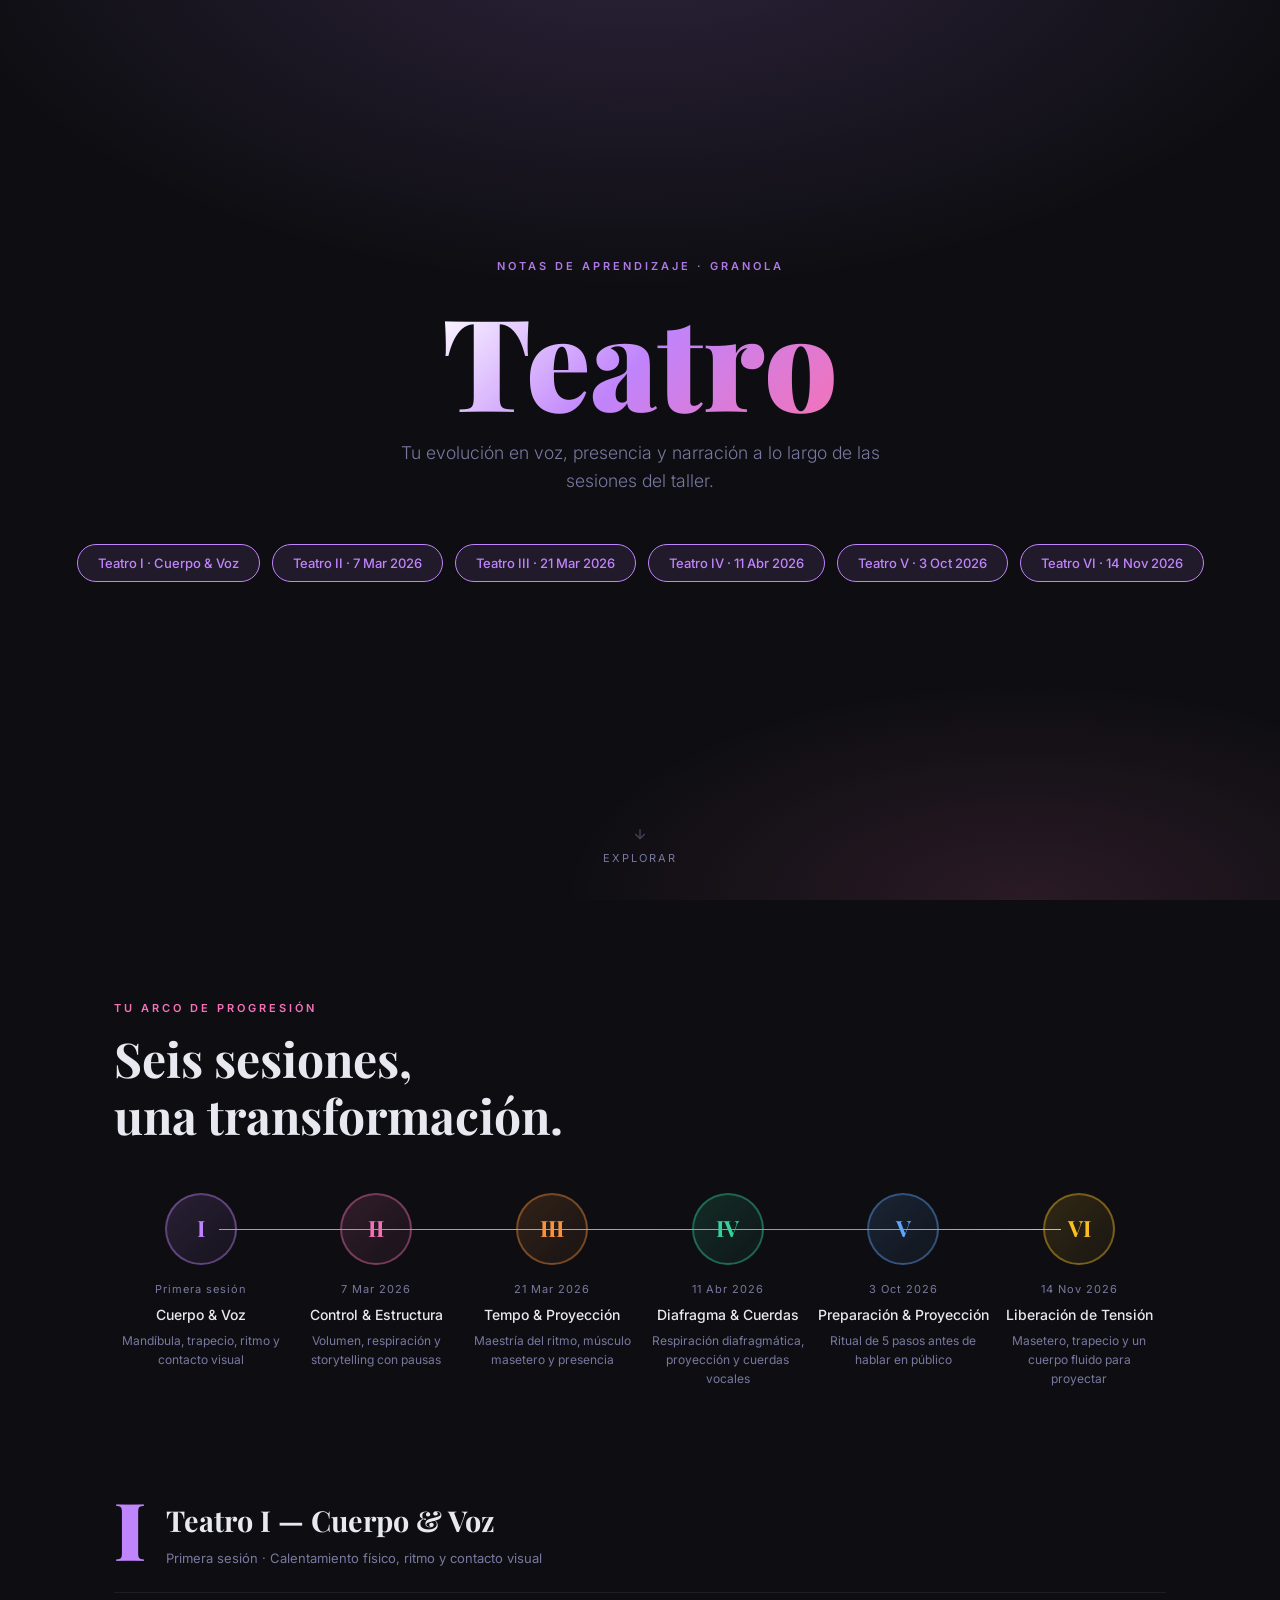
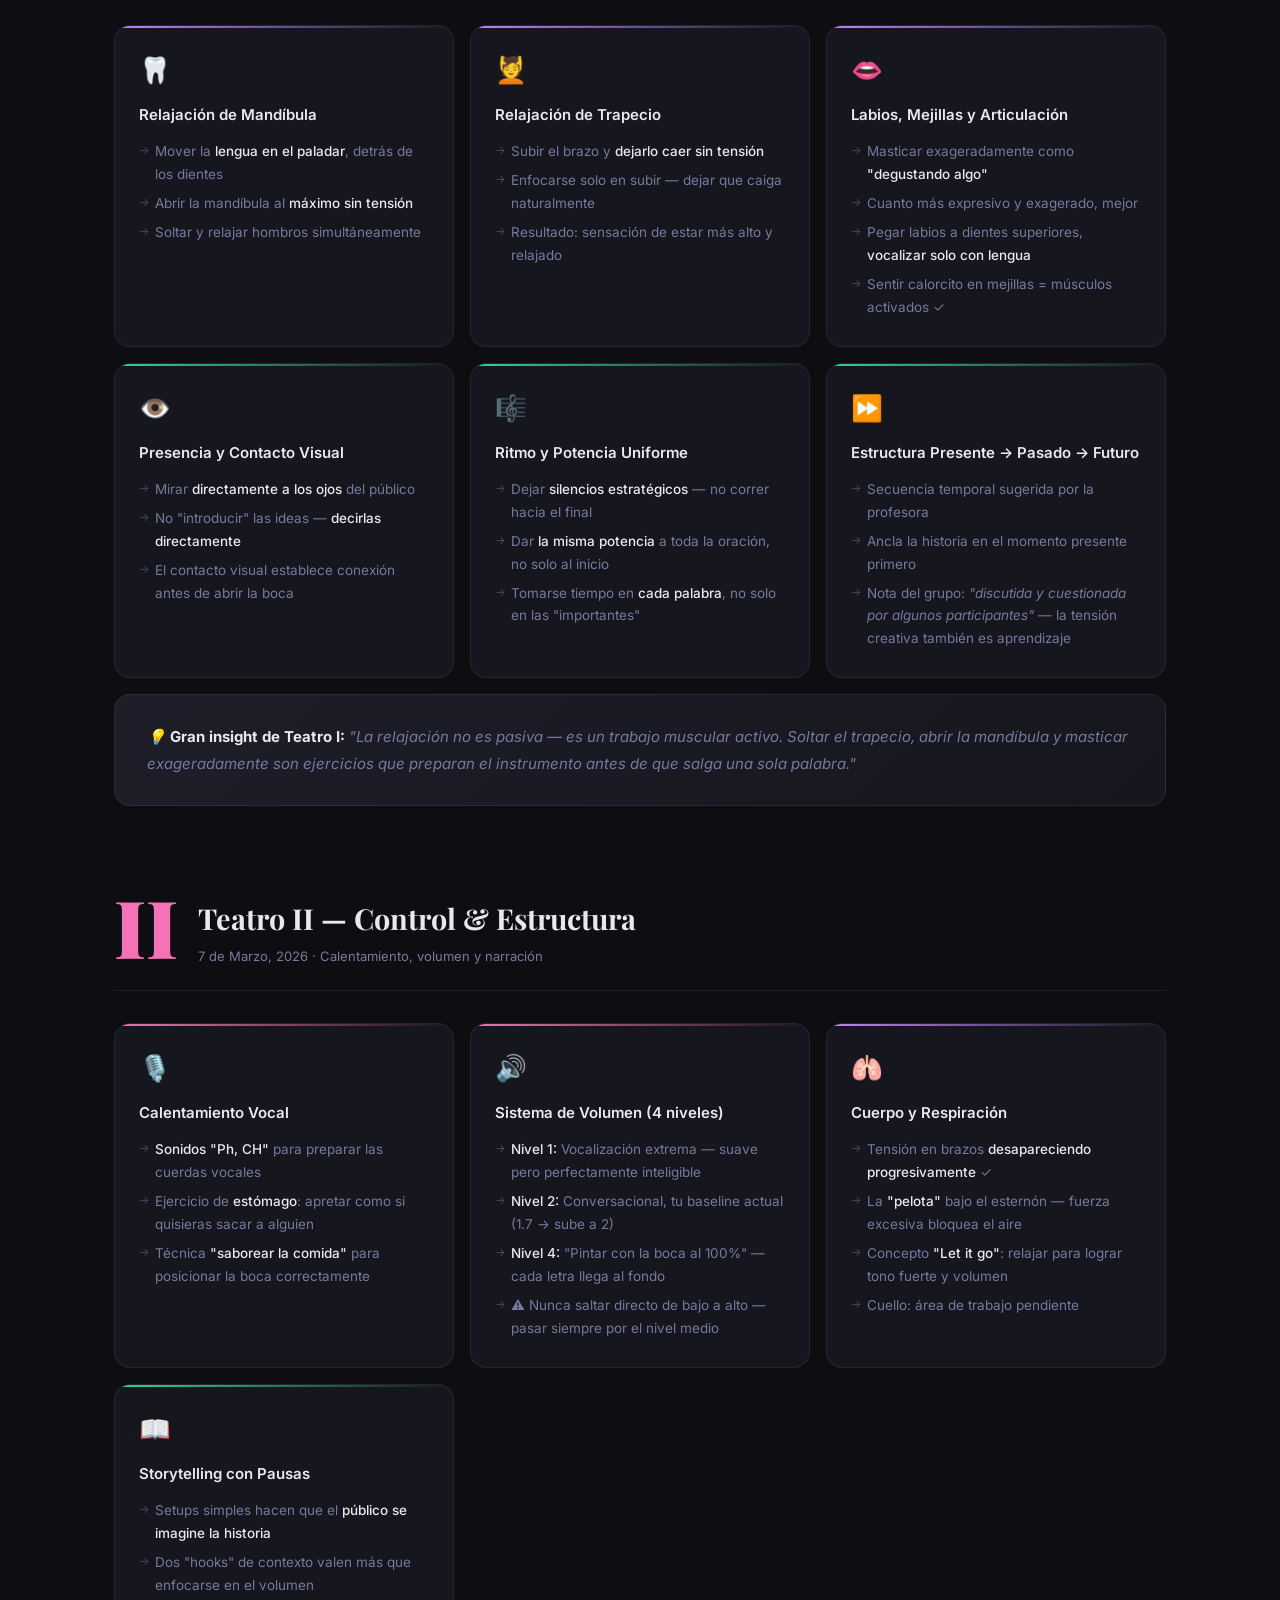
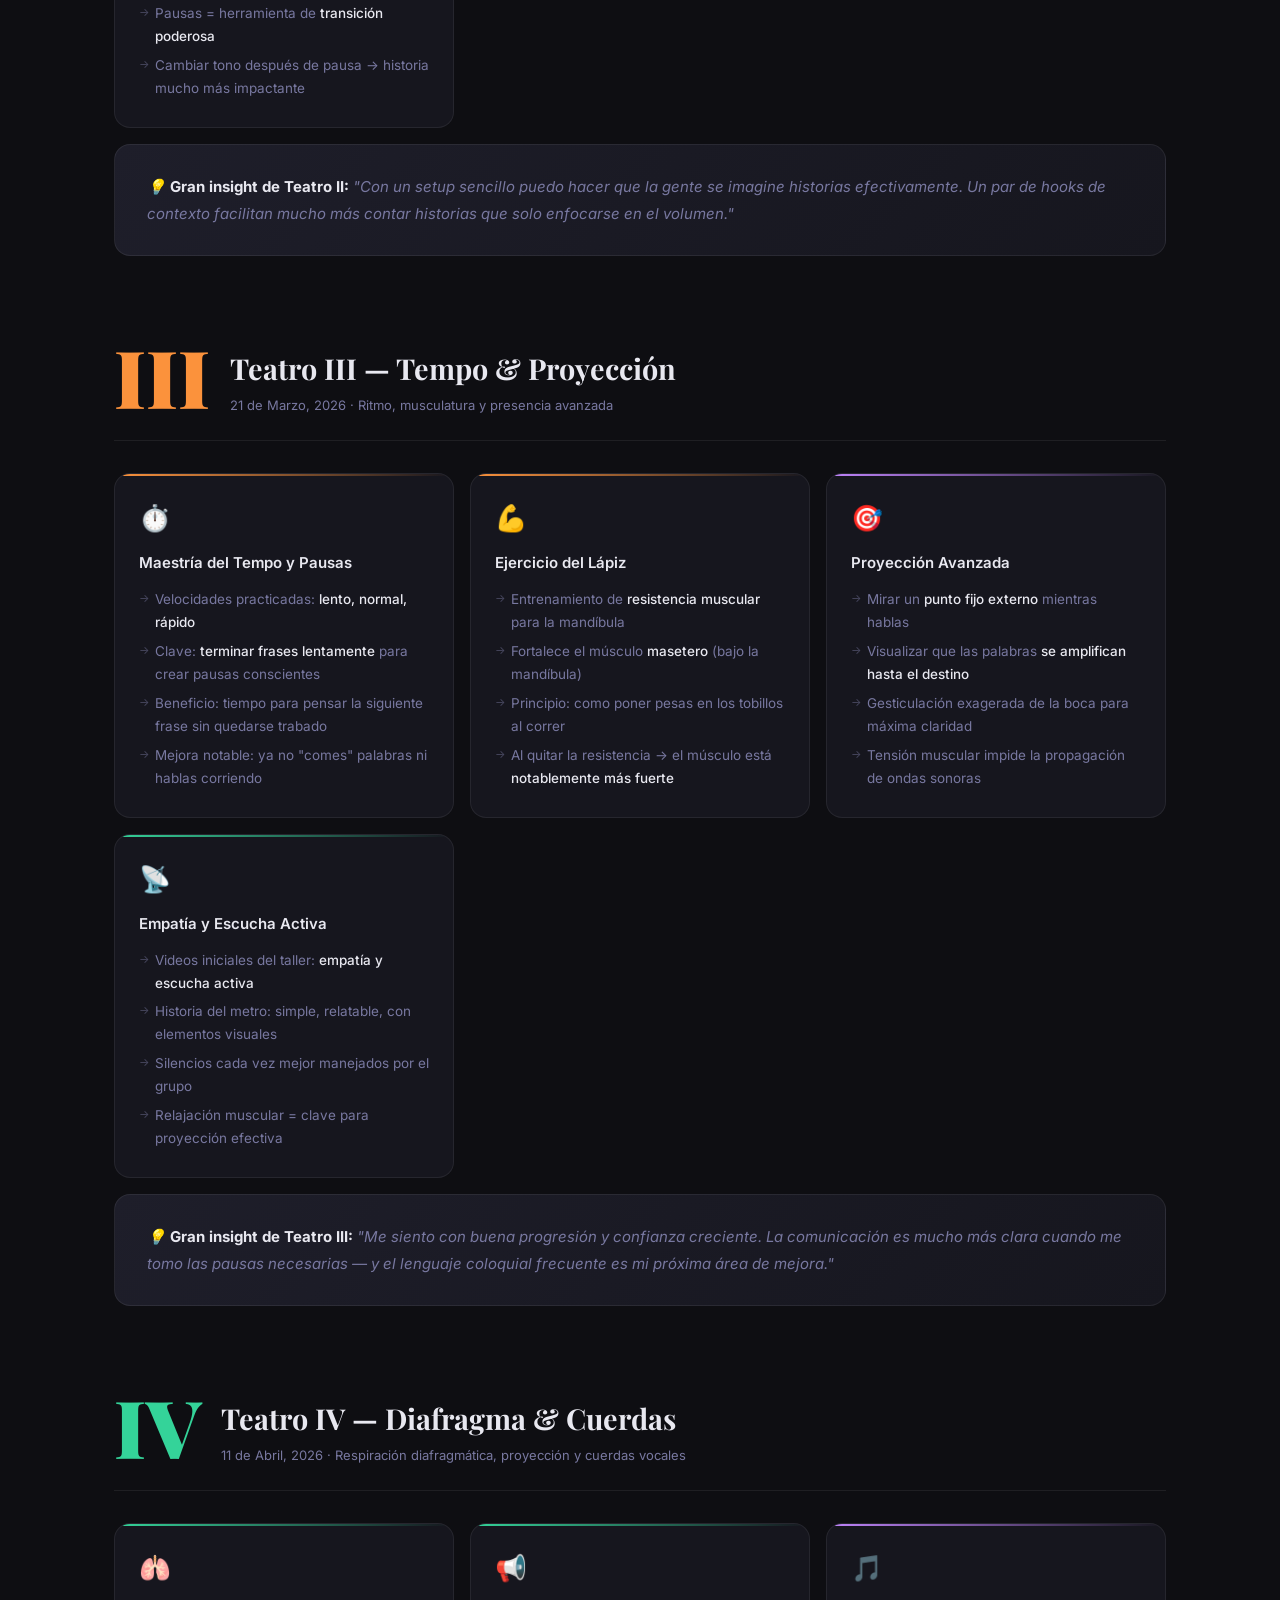
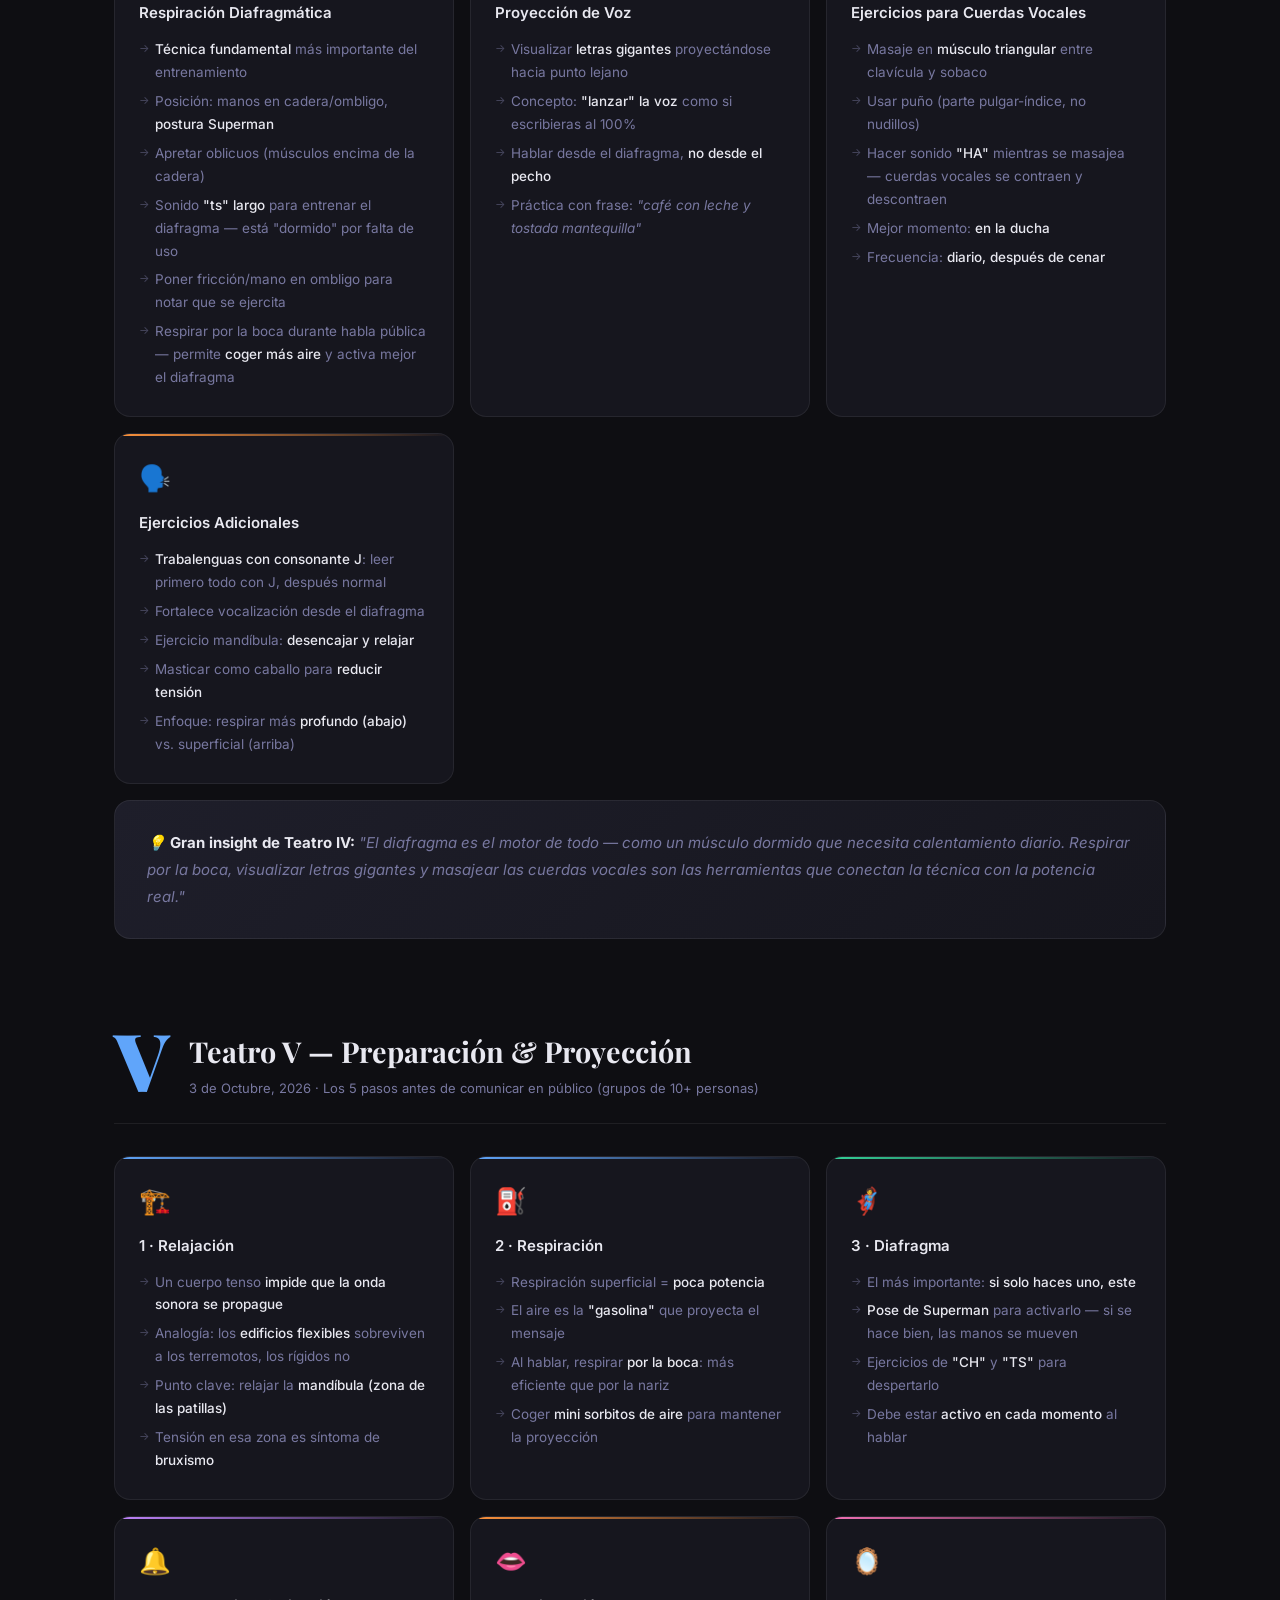
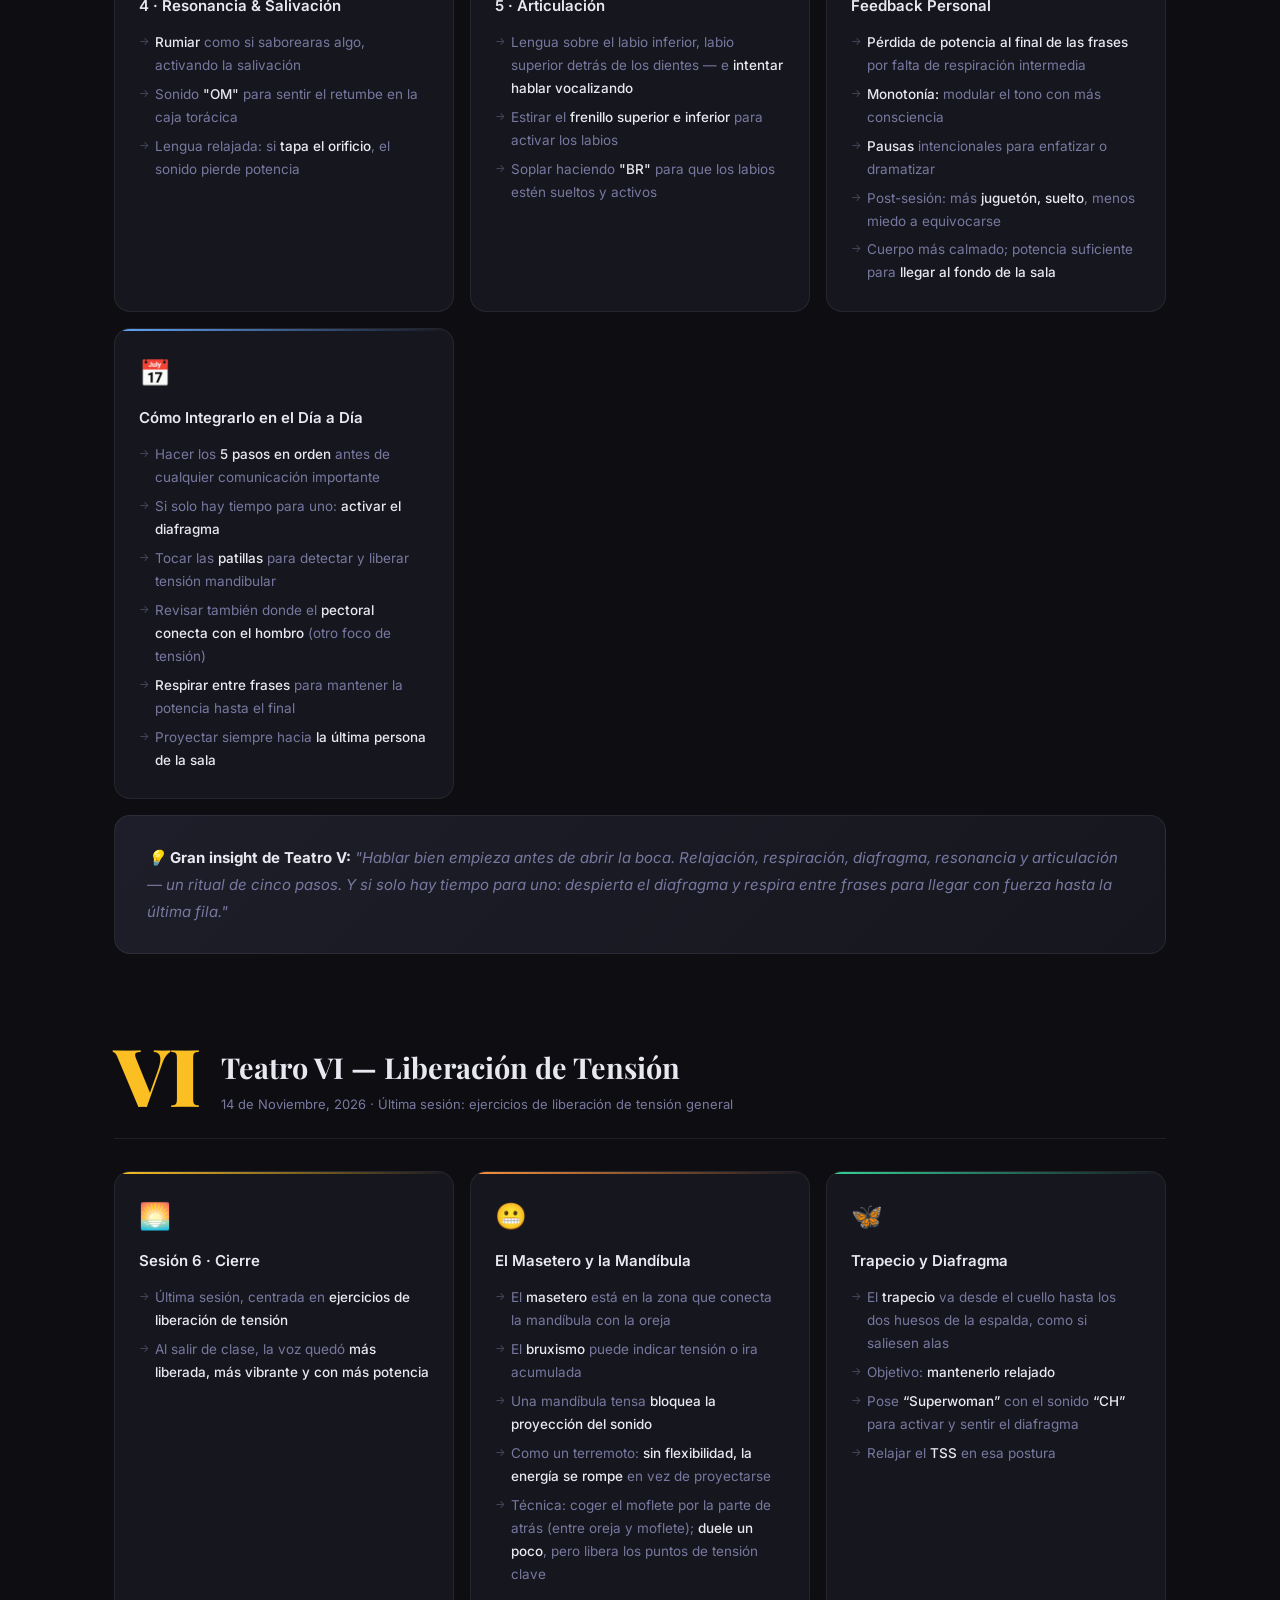
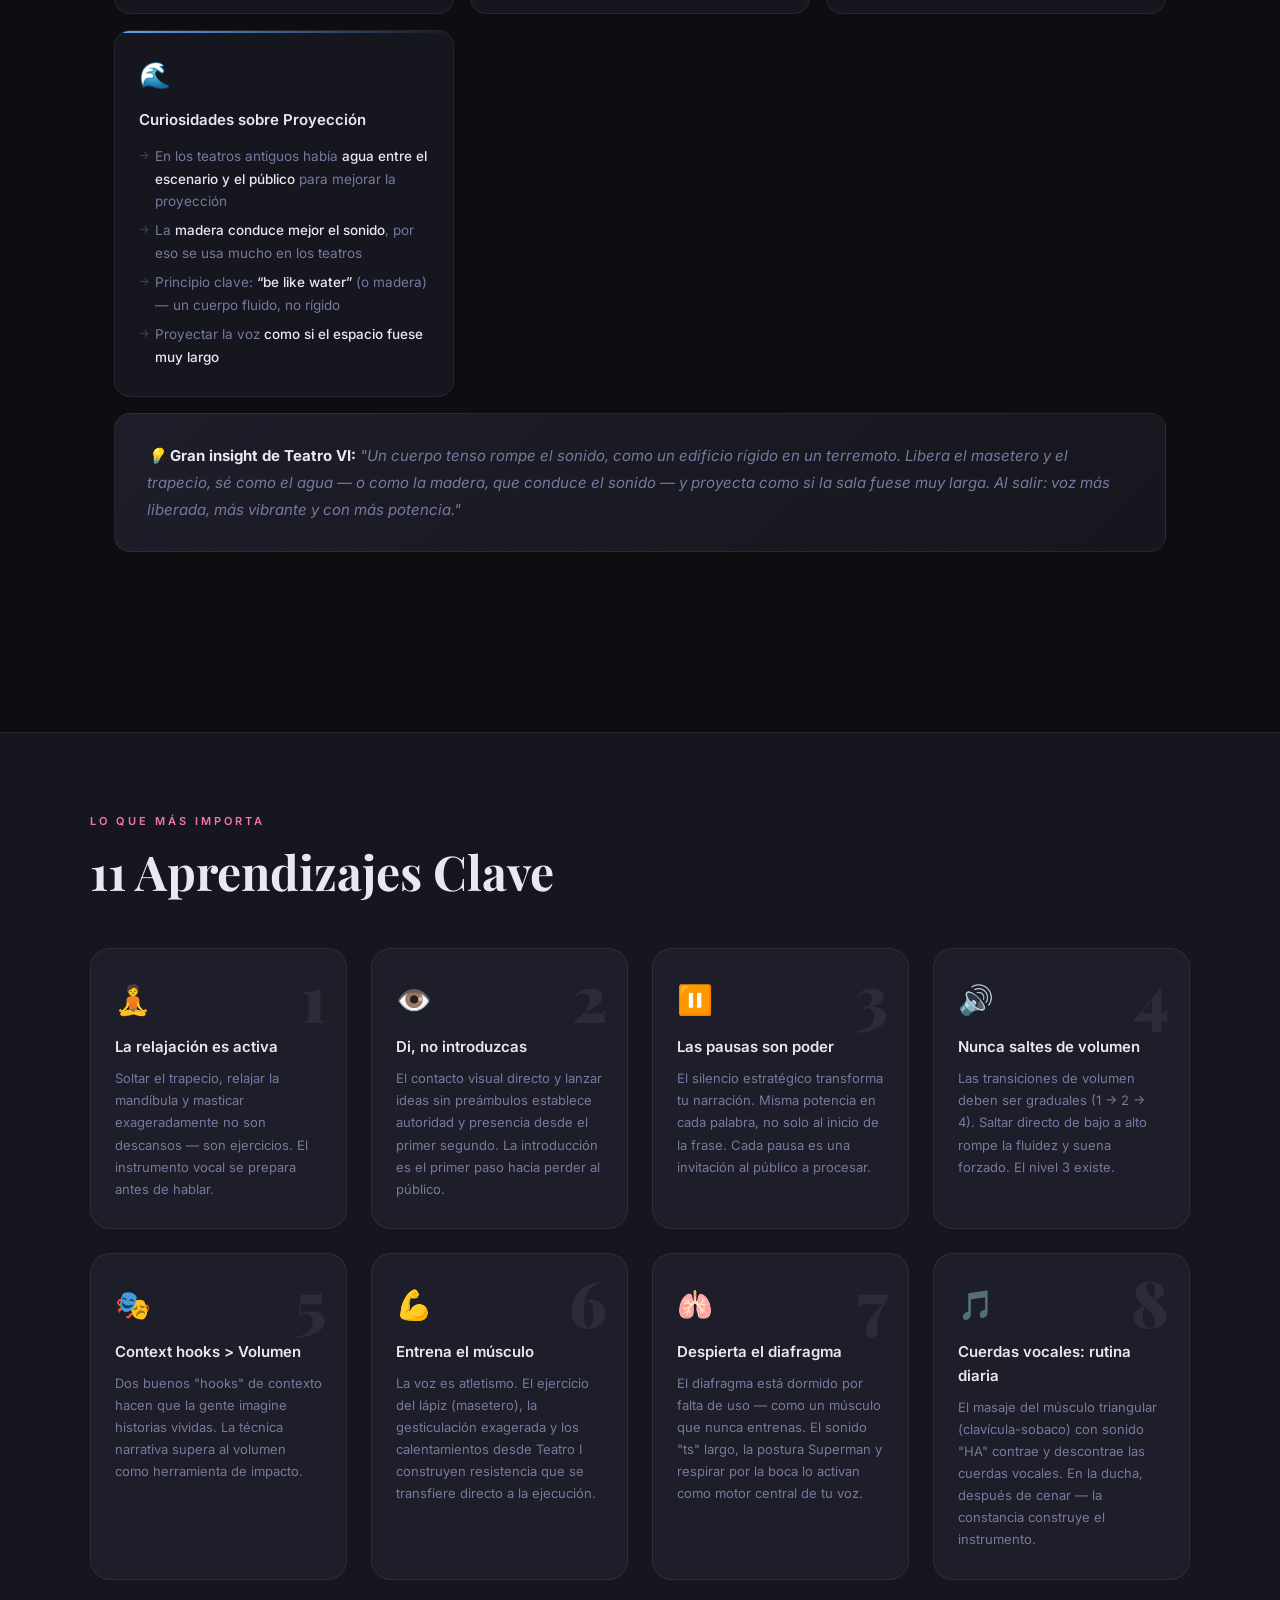
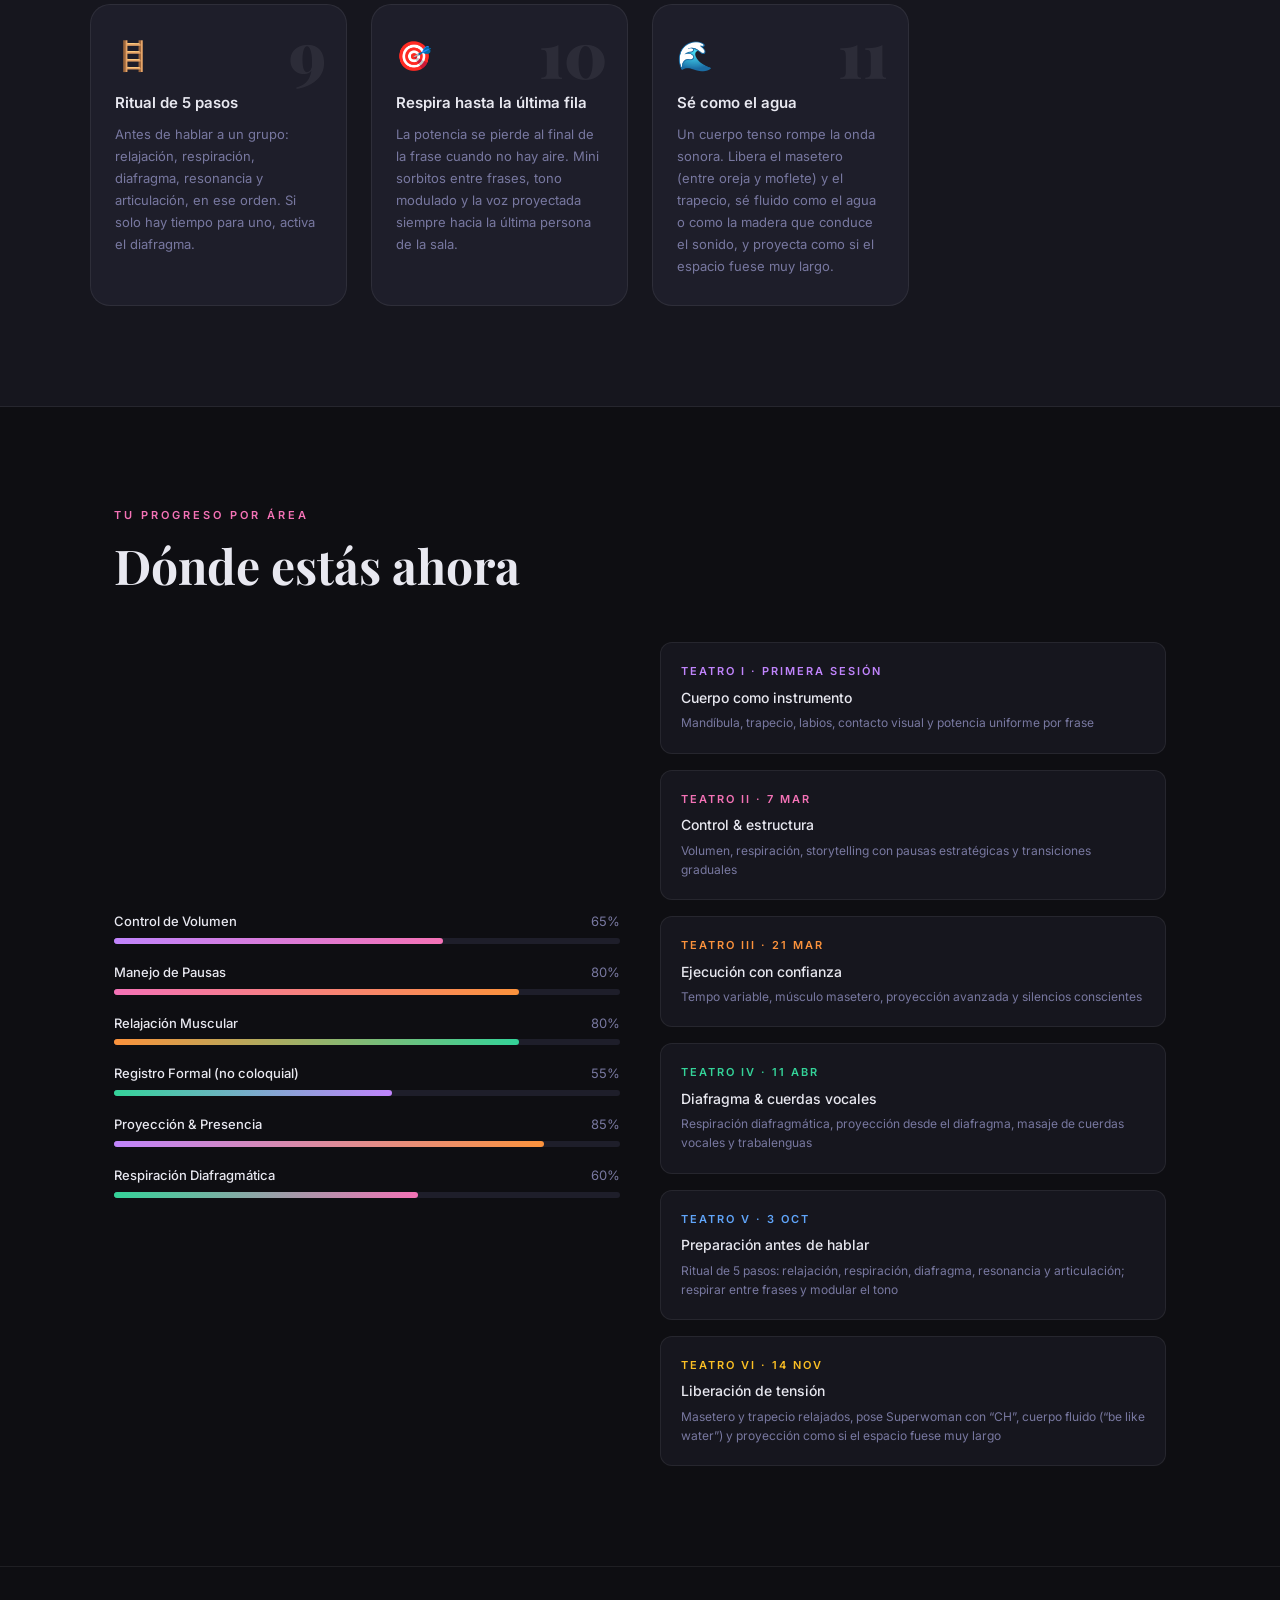
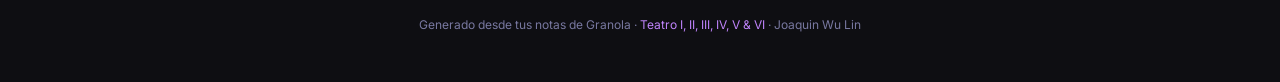
==== commit 3c708730: "Teatro VI: add session 6 notes (liberación de tensión) Adds the 14 Nov 2026 class notes on masseter " ====
--- a/index.html
+++ b/index.html
@@ -16,6 +16,7 @@
       --accent3: #fb923c;
       --accent4: #34d399;
       --accent5: #60a5fa;
+      --accent6: #fbbf24;
       --text: #e8e8f0;
       --muted: #7878a0;
       --border: rgba(255,255,255,0.07);
@@ -121,7 +122,7 @@
     /* ── PROGRESS ARC ── */
     .arc-section {
       padding: 100px 24px;
-      max-width: 900px;
+      max-width: 1100px;
       margin: 0 auto;
     }
 
@@ -145,7 +146,7 @@
     .progress-track {
       position: relative;
       display: grid;
-      grid-template-columns: repeat(5, 1fr);
+      grid-template-columns: repeat(6, 1fr);
       gap: 2px;
     }
 
@@ -156,7 +157,7 @@
       left: 10%;
       right: 10%;
       height: 1px;
-      background: linear-gradient(90deg, var(--accent1), var(--accent2), var(--accent3), var(--accent4), var(--accent5));
+      background: linear-gradient(90deg, var(--accent1), var(--accent2), var(--accent3), var(--accent4), var(--accent5), var(--accent6));
       z-index: 0;
     }
 
@@ -209,6 +210,11 @@
       border-color: rgba(96,165,250,0.4);
       color: var(--accent5);
     }
+    .prog-circle.vi {
+      background: linear-gradient(135deg, rgba(251,191,36,0.15), rgba(251,191,36,0.05));
+      border-color: rgba(251,191,36,0.4);
+      color: var(--accent6);
+    }
 
     .prog-date {
       font-size: 11px;
@@ -262,6 +268,7 @@
     .session-roman.iii { color: var(--accent3); }
     .session-roman.iv { color: var(--accent4); }
     .session-roman.v { color: var(--accent5); }
+    .session-roman.vi { color: var(--accent6); }
 
     .session-meta h2 {
       font-family: 'Playfair Display', serif;
@@ -307,6 +314,7 @@
     .card.purple::before { background: linear-gradient(90deg, var(--accent1), transparent); }
     .card.green::before { background: linear-gradient(90deg, var(--accent4), transparent); }
     .card.blue::before { background: linear-gradient(90deg, var(--accent5), transparent); }
+    .card.gold::before { background: linear-gradient(90deg, var(--accent6), transparent); }
 
     .card-icon {
       font-size: 1.6rem;
@@ -430,7 +438,7 @@
 
     /* ── PROGRESSION CHART ── */
     .chart-section {
-      max-width: 900px;
+      max-width: 1100px;
       margin: 0 auto;
       padding: 100px 24px;
     }
@@ -489,9 +497,9 @@
 
     .bar-fill.v1 { width: 65%; background: linear-gradient(90deg, var(--accent1), var(--accent2)); animation-delay: 0.1s; }
     .bar-fill.v2 { width: 80%; background: linear-gradient(90deg, var(--accent2), var(--accent3)); animation-delay: 0.2s; }
-    .bar-fill.v3 { width: 70%; background: linear-gradient(90deg, var(--accent3), var(--accent4)); animation-delay: 0.3s; }
+    .bar-fill.v3 { width: 80%; background: linear-gradient(90deg, var(--accent3), var(--accent4)); animation-delay: 0.3s; }
     .bar-fill.v4 { width: 55%; background: linear-gradient(90deg, var(--accent4), var(--accent1)); animation-delay: 0.4s; }
-    .bar-fill.v5 { width: 75%; background: linear-gradient(90deg, var(--accent1), var(--accent3)); animation-delay: 0.5s; }
+    .bar-fill.v5 { width: 85%; background: linear-gradient(90deg, var(--accent1), var(--accent3)); animation-delay: 0.5s; }
     .bar-fill.v6 { width: 60%; background: linear-gradient(90deg, var(--accent4), var(--accent2)); animation-delay: 0.6s; }
 
     .chart-legend {
@@ -520,6 +528,7 @@
     .legend-session.iii { color: var(--accent3); }
     .legend-session.iv { color: var(--accent4); }
     .legend-session.v { color: var(--accent5); }
+    .legend-session.vi { color: var(--accent6); }
 
     .legend-focus {
       font-size: 14px;
@@ -547,6 +556,11 @@
     }
 
     /* ── UTILS ── */
+    @media (max-width: 900px) {
+      .progress-track { grid-template-columns: repeat(3, 1fr); gap: 24px; }
+      .progress-track::before { display: none; }
+    }
+
     @media (max-width: 640px) {
       .progress-track { grid-template-columns: 1fr; gap: 24px; }
       .progress-track::before { display: none; }
@@ -581,6 +595,7 @@
     <div class="pill active">Teatro III · 21 Mar 2026</div>
     <div class="pill active">Teatro IV · 11 Abr 2026</div>
     <div class="pill active">Teatro V · 3 Oct 2026</div>
+    <div class="pill active">Teatro VI · 14 Nov 2026</div>
   </div>
   <div class="scroll-hint">
     <svg width="16" height="16" viewBox="0 0 24 24" fill="none" stroke="currentColor" stroke-width="2"><path d="M12 5v14M5 12l7 7 7-7"/></svg>
@@ -591,7 +606,7 @@
 <!-- PROGRESS ARC -->
 <section class="arc-section">
   <p class="section-label">Tu arco de progresión</p>
-  <h2 class="section-title">Cinco sesiones,<br>una transformación.</h2>
+  <h2 class="section-title">Seis sesiones,<br>una transformación.</h2>
 
   <div class="progress-track">
     <div class="prog-node">
@@ -623,6 +638,12 @@
       <p class="prog-date">3 Oct 2026</p>
       <p class="prog-theme">Preparación & Proyección</p>
       <p class="prog-desc">Ritual de 5 pasos antes de hablar en público</p>
+    </div>
+    <div class="prog-node">
+      <div class="prog-circle vi">VI</div>
+      <p class="prog-date">14 Nov 2026</p>
+      <p class="prog-theme">Liberación de Tensión</p>
+      <p class="prog-desc">Masetero, trapecio y un cuerpo fluido para proyectar</p>
     </div>
   </div>
 </section>
@@ -1049,13 +1070,83 @@
     </div>
   </div>
 
+  <!-- SESSION VI -->
+  <div class="session-block">
+    <div class="session-header">
+      <div class="session-roman vi">VI</div>
+      <div class="session-meta">
+        <h2>Teatro VI — Liberación de Tensión</h2>
+        <p>14 de Noviembre, 2026 · Última sesión: ejercicios de liberación de tensión general</p>
+      </div>
+    </div>
+
+    <div class="cards-grid">
+
+      <div class="card gold">
+        <span class="card-icon">🌅</span>
+        <div class="card-title">Sesión 6 · Cierre</div>
+        <div class="card-body">
+          <ul>
+            <li>Última sesión, centrada en <strong>ejercicios de liberación de tensión</strong></li>
+            <li>Al salir de clase, la voz quedó <strong>más liberada, más vibrante y con más potencia</strong></li>
+          </ul>
+        </div>
+      </div>
+
+      <div class="card orange">
+        <span class="card-icon">😬</span>
+        <div class="card-title">El Masetero y la Mandíbula</div>
+        <div class="card-body">
+          <ul>
+            <li>El <strong>masetero</strong> está en la zona que conecta la mandíbula con la oreja</li>
+            <li>El <strong>bruxismo</strong> puede indicar tensión o ira acumulada</li>
+            <li>Una mandíbula tensa <strong>bloquea la proyección del sonido</strong></li>
+            <li>Como un terremoto: <strong>sin flexibilidad, la energía se rompe</strong> en vez de proyectarse</li>
+            <li>Técnica: coger el moflete por la parte de atrás (entre oreja y moflete); <strong>duele un poco</strong>, pero libera los puntos de tensión clave</li>
+          </ul>
+        </div>
+      </div>
+
+      <div class="card green">
+        <span class="card-icon">🦋</span>
+        <div class="card-title">Trapecio y Diafragma</div>
+        <div class="card-body">
+          <ul>
+            <li>El <strong>trapecio</strong> va desde el cuello hasta los dos huesos de la espalda, como si saliesen alas</li>
+            <li>Objetivo: <strong>mantenerlo relajado</strong></li>
+            <li>Pose <strong>“Superwoman”</strong> con el sonido <strong>“CH”</strong> para activar y sentir el diafragma</li>
+            <li>Relajar el <strong>TSS</strong> en esa postura</li>
+          </ul>
+        </div>
+      </div>
+
+      <div class="card blue">
+        <span class="card-icon">🌊</span>
+        <div class="card-title">Curiosidades sobre Proyección</div>
+        <div class="card-body">
+          <ul>
+            <li>En los teatros antiguos había <strong>agua entre el escenario y el público</strong> para mejorar la proyección</li>
+            <li>La <strong>madera conduce mejor el sonido</strong>, por eso se usa mucho en los teatros</li>
+            <li>Principio clave: <strong>“be like water”</strong> (o madera) — un cuerpo fluido, no rígido</li>
+            <li>Proyectar la voz <strong>como si el espacio fuese muy largo</strong></li>
+          </ul>
+        </div>
+      </div>
+
+      <div class="highlight-card">
+        💡 <strong>Gran insight de Teatro VI:</strong> "Un cuerpo tenso rompe el sonido, como un edificio rígido en un terremoto. Libera el masetero y el trapecio, sé como el agua — o como la madera, que conduce el sonido — y proyecta como si la sala fuese muy larga. Al salir: voz más liberada, más vibrante y con más potencia."
+      </div>
+
+    </div>
+  </div>
+
 </section>
 
 <!-- KEY INSIGHTS -->
 <section class="insights-section">
   <div class="insights-inner">
     <p class="section-label">Lo que más importa</p>
-    <h2 class="section-title">10 Aprendizajes Clave</h2>
+    <h2 class="section-title">11 Aprendizajes Clave</h2>
 
     <div class="insights-grid">
 
@@ -1129,6 +1220,13 @@
         <div class="insight-text">La potencia se pierde al final de la frase cuando no hay aire. Mini sorbitos entre frases, tono modulado y la voz proyectada siempre hacia la última persona de la sala.</div>
       </div>
 
+      <div class="insight-item">
+        <span class="insight-number">11</span>
+        <span class="insight-emoji">🌊</span>
+        <div class="insight-title">Sé como el agua</div>
+        <div class="insight-text">Un cuerpo tenso rompe la onda sonora. Libera el masetero (entre oreja y moflete) y el trapecio, sé fluido como el agua o como la madera que conduce el sonido, y proyecta como si el espacio fuese muy largo.</div>
+      </div>
+
     </div>
   </div>
 </section>
@@ -1160,7 +1258,7 @@
       <div class="skill-row">
         <div class="skill-label">
           <span class="skill-name">Relajación Muscular</span>
-          <span class="skill-pct">70%</span>
+          <span class="skill-pct">80%</span>
         </div>
         <div class="bar-track"><div class="bar-fill v3"></div></div>
       </div>
@@ -1176,7 +1274,7 @@
       <div class="skill-row">
         <div class="skill-label">
           <span class="skill-name">Proyección & Presencia</span>
-          <span class="skill-pct">75%</span>
+          <span class="skill-pct">85%</span>
         </div>
         <div class="bar-track"><div class="bar-fill v5"></div></div>
       </div>
@@ -1217,12 +1315,17 @@
         <div class="legend-focus">Preparación antes de hablar</div>
         <div class="legend-note">Ritual de 5 pasos: relajación, respiración, diafragma, resonancia y articulación; respirar entre frases y modular el tono</div>
       </div>
+      <div class="legend-item">
+        <div class="legend-session vi">Teatro VI · 14 Nov</div>
+        <div class="legend-focus">Liberación de tensión</div>
+        <div class="legend-note">Masetero y trapecio relajados, pose Superwoman con “CH”, cuerpo fluido (“be like water”) y proyección como si el espacio fuese muy largo</div>
+      </div>
     </div>
   </div>
 </section>
 
 <footer>
-  Generado desde tus notas de Granola · <span>Teatro I, II, III, IV & V</span> · Joaquin Wu Lin
+  Generado desde tus notas de Granola · <span>Teatro I, II, III, IV, V & VI</span> · Joaquin Wu Lin
 </footer>
 
 <script>
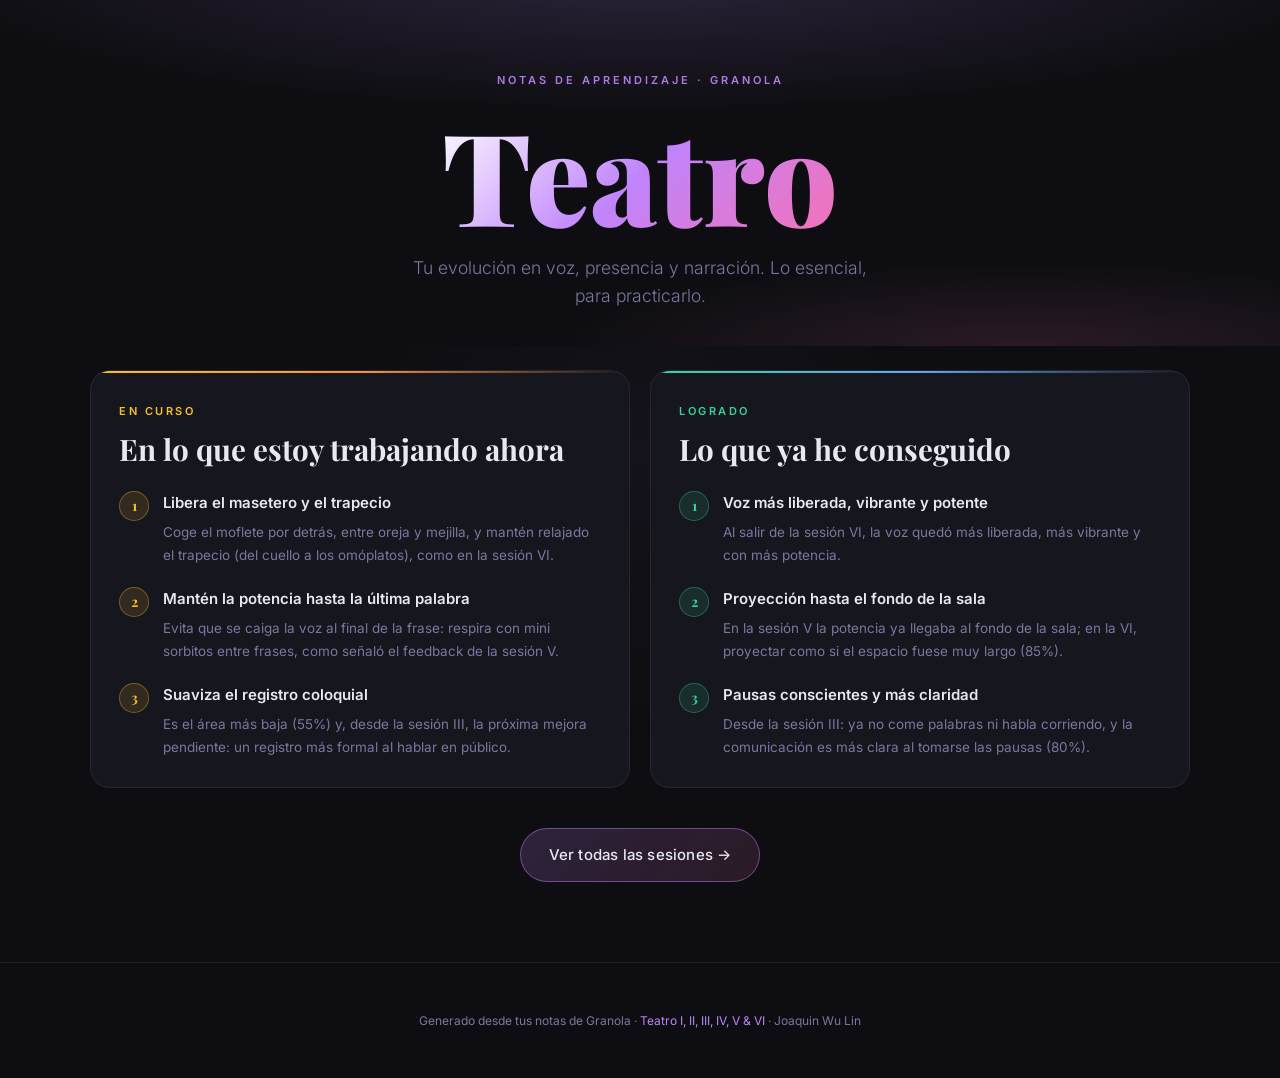
==== commit c8f96b87: "Split site into dashboard and sessions; date Teatro I from 24 Jan 2026 index.html is now an actionab" ====
--- a/index.html
+++ b/index.html
@@ -3,1352 +3,77 @@
 <head>
   <meta charset="UTF-8">
   <meta name="viewport" content="width=device-width, initial-scale=1.0">
-  <title>Teatro — Aprendizajes</title>
-  <style>
-    @import url('https://fonts.googleapis.com/css2?family=Playfair+Display:wght@400;700;900&family=Inter:wght@300;400;500;600&display=swap');
-
-    :root {
-      --bg: #0e0e12;
-      --surface: #16161e;
-      --surface2: #1e1e2a;
-      --accent1: #c084fc;
-      --accent2: #f472b6;
-      --accent3: #fb923c;
-      --accent4: #34d399;
-      --accent5: #60a5fa;
-      --accent6: #fbbf24;
-      --text: #e8e8f0;
-      --muted: #7878a0;
-      --border: rgba(255,255,255,0.07);
-    }
-
-    * { margin: 0; padding: 0; box-sizing: border-box; }
-
-    body {
-      background: var(--bg);
-      color: var(--text);
-      font-family: 'Inter', sans-serif;
-      line-height: 1.6;
-      overflow-x: hidden;
-    }
-
-    /* ── HERO ── */
-    .hero {
-      min-height: 100vh;
-      display: flex;
-      flex-direction: column;
-      align-items: center;
-      justify-content: center;
-      text-align: center;
-      padding: 60px 24px;
-      position: relative;
-      background:
-        radial-gradient(ellipse 80% 60% at 50% -10%, rgba(192,132,252,0.18) 0%, transparent 70%),
-        radial-gradient(ellipse 60% 40% at 80% 100%, rgba(244,114,182,0.12) 0%, transparent 60%),
-        var(--bg);
-    }
-
-    .hero-label {
-      font-size: 11px;
-      font-weight: 600;
-      letter-spacing: 3px;
-      text-transform: uppercase;
-      color: var(--accent1);
-      margin-bottom: 20px;
-      opacity: 0.9;
-    }
-
-    .hero h1 {
-      font-family: 'Playfair Display', serif;
-      font-size: clamp(3.5rem, 10vw, 8rem);
-      font-weight: 900;
-      line-height: 1;
-      background: linear-gradient(135deg, #fff 0%, var(--accent1) 50%, var(--accent2) 100%);
-      -webkit-background-clip: text;
-      -webkit-text-fill-color: transparent;
-      background-clip: text;
-      margin-bottom: 16px;
-    }
-
-    .hero-sub {
-      font-size: 1.1rem;
-      color: var(--muted);
-      font-weight: 300;
-      max-width: 480px;
-      margin: 0 auto 48px;
-    }
-
-    .session-pills {
-      display: flex;
-      gap: 12px;
-      flex-wrap: wrap;
-      justify-content: center;
-      margin-bottom: 60px;
-    }
-
-    .pill {
-      padding: 8px 20px;
-      border-radius: 999px;
-      font-size: 13px;
-      font-weight: 500;
-      border: 1px solid var(--border);
-      background: var(--surface);
-      color: var(--muted);
-    }
-    .pill.active { border-color: var(--accent1); color: var(--accent1); background: rgba(192,132,252,0.1); }
-
-    .scroll-hint {
-      position: absolute;
-      bottom: 32px;
-      left: 50%;
-      transform: translateX(-50%);
-      display: flex;
-      flex-direction: column;
-      align-items: center;
-      gap: 8px;
-      color: var(--muted);
-      font-size: 11px;
-      letter-spacing: 2px;
-      text-transform: uppercase;
-      animation: bounce 2s infinite;
-    }
-    .scroll-hint svg { opacity: 0.5; }
-
-    @keyframes bounce {
-      0%, 100% { transform: translateX(-50%) translateY(0); }
-      50% { transform: translateX(-50%) translateY(6px); }
-    }
-
-    /* ── PROGRESS ARC ── */
-    .arc-section {
-      padding: 100px 24px;
-      max-width: 1100px;
-      margin: 0 auto;
-    }
-
-    .section-label {
-      font-size: 11px;
-      font-weight: 600;
-      letter-spacing: 3px;
-      text-transform: uppercase;
-      color: var(--accent2);
-      margin-bottom: 12px;
-    }
-
-    .section-title {
-      font-family: 'Playfair Display', serif;
-      font-size: clamp(2rem, 5vw, 3rem);
-      font-weight: 700;
-      margin-bottom: 48px;
-      line-height: 1.2;
-    }
-
-    .progress-track {
-      position: relative;
-      display: grid;
-      grid-template-columns: repeat(6, 1fr);
-      gap: 2px;
-    }
-
-    .progress-track::before {
-      content: '';
-      position: absolute;
-      top: 36px;
-      left: 10%;
-      right: 10%;
-      height: 1px;
-      background: linear-gradient(90deg, var(--accent1), var(--accent2), var(--accent3), var(--accent4), var(--accent5), var(--accent6));
-      z-index: 0;
-    }
-
-    .prog-node {
-      position: relative;
-      display: flex;
-      flex-direction: column;
-      align-items: center;
-      text-align: center;
-      z-index: 1;
-    }
-
-    .prog-circle {
-      width: 72px;
-      height: 72px;
-      border-radius: 50%;
-      display: flex;
-      align-items: center;
-      justify-content: center;
-      font-family: 'Playfair Display', serif;
-      font-size: 1.4rem;
-      font-weight: 700;
-      margin-bottom: 16px;
-      border: 2px solid transparent;
-      position: relative;
-    }
-
-    .prog-circle.i {
-      background: linear-gradient(135deg, rgba(192,132,252,0.15), rgba(192,132,252,0.05));
-      border-color: rgba(192,132,252,0.4);
-      color: var(--accent1);
-    }
-    .prog-circle.ii {
-      background: linear-gradient(135deg, rgba(244,114,182,0.15), rgba(244,114,182,0.05));
-      border-color: rgba(244,114,182,0.4);
-      color: var(--accent2);
-    }
-    .prog-circle.iii {
-      background: linear-gradient(135deg, rgba(251,146,60,0.15), rgba(251,146,60,0.05));
-      border-color: rgba(251,146,60,0.4);
-      color: var(--accent3);
-    }
-    .prog-circle.iv {
-      background: linear-gradient(135deg, rgba(52,211,153,0.15), rgba(52,211,153,0.05));
-      border-color: rgba(52,211,153,0.4);
-      color: var(--accent4);
-    }
-    .prog-circle.v {
-      background: linear-gradient(135deg, rgba(96,165,250,0.15), rgba(96,165,250,0.05));
-      border-color: rgba(96,165,250,0.4);
-      color: var(--accent5);
-    }
-    .prog-circle.vi {
-      background: linear-gradient(135deg, rgba(251,191,36,0.15), rgba(251,191,36,0.05));
-      border-color: rgba(251,191,36,0.4);
-      color: var(--accent6);
-    }
-
-    .prog-date {
-      font-size: 11px;
-      color: var(--muted);
-      letter-spacing: 1px;
-      margin-bottom: 6px;
-    }
-
-    .prog-theme {
-      font-size: 14px;
-      font-weight: 500;
-      color: var(--text);
-      margin-bottom: 4px;
-    }
-
-    .prog-desc {
-      font-size: 12px;
-      color: var(--muted);
-      max-width: 160px;
-    }
-
-    /* ── SESSION CARDS ── */
-    .sessions-section {
-      padding: 0 24px 100px;
-      max-width: 1100px;
-      margin: 0 auto;
-    }
-
-    .session-block {
-      margin-bottom: 80px;
-    }
-
-    .session-header {
-      display: flex;
-      align-items: flex-end;
-      gap: 20px;
-      margin-bottom: 32px;
-      padding-bottom: 24px;
-      border-bottom: 1px solid var(--border);
-    }
-
-    .session-roman {
-      font-family: 'Playfair Display', serif;
-      font-size: 5rem;
-      font-weight: 900;
-      line-height: 1;
-    }
-
-    .session-roman.i { color: var(--accent1); }
-    .session-roman.ii { color: var(--accent2); }
-    .session-roman.iii { color: var(--accent3); }
-    .session-roman.iv { color: var(--accent4); }
-    .session-roman.v { color: var(--accent5); }
-    .session-roman.vi { color: var(--accent6); }
-
-    .session-meta h2 {
-      font-family: 'Playfair Display', serif;
-      font-size: 1.8rem;
-      margin-bottom: 4px;
-    }
-
-    .session-meta p {
-      color: var(--muted);
-      font-size: 13px;
-    }
-
-    .cards-grid {
-      display: grid;
-      grid-template-columns: repeat(auto-fill, minmax(280px, 1fr));
-      gap: 16px;
-    }
-
-    .card {
-      background: var(--surface);
-      border: 1px solid var(--border);
-      border-radius: 16px;
-      padding: 24px;
-      transition: transform 0.2s, border-color 0.2s;
-      position: relative;
-      overflow: hidden;
-    }
-
-    .card:hover {
-      transform: translateY(-3px);
-      border-color: rgba(255,255,255,0.12);
-    }
-
-    .card::before {
-      content: '';
-      position: absolute;
-      top: 0; left: 0; right: 0;
-      height: 2px;
-    }
-
-    .card.pink::before { background: linear-gradient(90deg, var(--accent2), transparent); }
-    .card.orange::before { background: linear-gradient(90deg, var(--accent3), transparent); }
-    .card.purple::before { background: linear-gradient(90deg, var(--accent1), transparent); }
-    .card.green::before { background: linear-gradient(90deg, var(--accent4), transparent); }
-    .card.blue::before { background: linear-gradient(90deg, var(--accent5), transparent); }
-    .card.gold::before { background: linear-gradient(90deg, var(--accent6), transparent); }
-
-    .card-icon {
-      font-size: 1.6rem;
-      margin-bottom: 12px;
-      display: block;
-    }
-
-    .card-title {
-      font-weight: 600;
-      font-size: 15px;
-      margin-bottom: 10px;
-      color: var(--text);
-    }
-
-    .card-body {
-      font-size: 13.5px;
-      color: var(--muted);
-      line-height: 1.7;
-    }
-
-    .card-body ul {
-      list-style: none;
-      padding: 0;
-    }
-
-    .card-body ul li {
-      padding: 3px 0;
-      padding-left: 16px;
-      position: relative;
-    }
-
-    .card-body ul li::before {
-      content: '→';
-      position: absolute;
-      left: 0;
-      font-size: 11px;
-      color: inherit;
-      opacity: 0.5;
-      top: 4px;
-    }
-
-    .card-body strong {
-      color: var(--text);
-      font-weight: 500;
-    }
-
-    .highlight-card {
-      grid-column: 1 / -1;
-      background: linear-gradient(135deg, var(--surface2), var(--surface));
-      padding: 28px 32px;
-      border-radius: 16px;
-      border: 1px solid var(--border);
-      font-size: 15px;
-      color: var(--muted);
-      line-height: 1.8;
-      font-style: italic;
-    }
-
-    .highlight-card strong {
-      color: var(--text);
-      font-style: normal;
-    }
-
-    /* ── KEY INSIGHTS ── */
-    .insights-section {
-      padding: 80px 24px 100px;
-      background: var(--surface);
-      border-top: 1px solid var(--border);
-      border-bottom: 1px solid var(--border);
-    }
-
-    .insights-inner {
-      max-width: 1100px;
-      margin: 0 auto;
-    }
-
-    .insights-grid {
-      display: grid;
-      grid-template-columns: repeat(auto-fill, minmax(240px, 1fr));
-      gap: 24px;
-      margin-top: 48px;
-    }
-
-    .insight-item {
-      position: relative;
-      padding: 28px 24px;
-      background: var(--surface2);
-      border-radius: 20px;
-      border: 1px solid var(--border);
-    }
-
-    .insight-number {
-      font-family: 'Playfair Display', serif;
-      font-size: 4rem;
-      font-weight: 900;
-      line-height: 1;
-      opacity: 0.07;
-      position: absolute;
-      top: 16px;
-      right: 20px;
-    }
-
-    .insight-emoji {
-      font-size: 1.8rem;
-      margin-bottom: 12px;
-      display: block;
-    }
-
-    .insight-title {
-      font-weight: 600;
-      font-size: 15px;
-      margin-bottom: 8px;
-      color: var(--text);
-    }
-
-    .insight-text {
-      font-size: 13px;
-      color: var(--muted);
-      line-height: 1.7;
-    }
-
-    /* ── PROGRESSION CHART ── */
-    .chart-section {
-      max-width: 1100px;
-      margin: 0 auto;
-      padding: 100px 24px;
-    }
-
-    .radar-wrap {
-      display: grid;
-      grid-template-columns: 1fr 1fr;
-      gap: 40px;
-      align-items: center;
-      margin-top: 48px;
-    }
-
-    @media (max-width: 640px) {
-      .radar-wrap { grid-template-columns: 1fr; }
-    }
-
-    .skill-bars {
-      display: flex;
-      flex-direction: column;
-      gap: 18px;
-    }
-
-    .skill-row {
-      display: flex;
-      flex-direction: column;
-      gap: 6px;
-    }
-
-    .skill-label {
-      display: flex;
-      justify-content: space-between;
-      font-size: 13px;
-    }
-
-    .skill-name { color: var(--text); font-weight: 500; }
-    .skill-pct { color: var(--muted); }
-
-    .bar-track {
-      height: 6px;
-      background: var(--surface2);
-      border-radius: 999px;
-      overflow: hidden;
-    }
-
-    .bar-fill {
-      height: 100%;
-      border-radius: 999px;
-      animation: grow 1.2s ease-out forwards;
-      transform-origin: left;
-    }
-
-    @keyframes grow {
-      from { transform: scaleX(0); }
-      to { transform: scaleX(1); }
-    }
-
-    .bar-fill.v1 { width: 65%; background: linear-gradient(90deg, var(--accent1), var(--accent2)); animation-delay: 0.1s; }
-    .bar-fill.v2 { width: 80%; background: linear-gradient(90deg, var(--accent2), var(--accent3)); animation-delay: 0.2s; }
-    .bar-fill.v3 { width: 80%; background: linear-gradient(90deg, var(--accent3), var(--accent4)); animation-delay: 0.3s; }
-    .bar-fill.v4 { width: 55%; background: linear-gradient(90deg, var(--accent4), var(--accent1)); animation-delay: 0.4s; }
-    .bar-fill.v5 { width: 85%; background: linear-gradient(90deg, var(--accent1), var(--accent3)); animation-delay: 0.5s; }
-    .bar-fill.v6 { width: 60%; background: linear-gradient(90deg, var(--accent4), var(--accent2)); animation-delay: 0.6s; }
-
-    .chart-legend {
-      display: flex;
-      flex-direction: column;
-      gap: 16px;
-    }
-
-    .legend-item {
-      padding: 20px;
-      background: var(--surface);
-      border-radius: 12px;
-      border: 1px solid var(--border);
-    }
-
-    .legend-session {
-      font-size: 11px;
-      letter-spacing: 2px;
-      text-transform: uppercase;
-      margin-bottom: 6px;
-      font-weight: 600;
-    }
-
-    .legend-session.i { color: var(--accent1); }
-    .legend-session.ii { color: var(--accent2); }
-    .legend-session.iii { color: var(--accent3); }
-    .legend-session.iv { color: var(--accent4); }
-    .legend-session.v { color: var(--accent5); }
-    .legend-session.vi { color: var(--accent6); }
-
-    .legend-focus {
-      font-size: 14px;
-      font-weight: 500;
-      color: var(--text);
-      margin-bottom: 4px;
-    }
-
-    .legend-note {
-      font-size: 12px;
-      color: var(--muted);
-    }
-
-    /* ── FOOTER ── */
-    footer {
-      text-align: center;
-      padding: 48px 24px;
-      color: var(--muted);
-      font-size: 12px;
-      border-top: 1px solid var(--border);
-    }
-
-    footer span {
-      color: var(--accent1);
-    }
-
-    /* ── UTILS ── */
-    @media (max-width: 900px) {
-      .progress-track { grid-template-columns: repeat(3, 1fr); gap: 24px; }
-      .progress-track::before { display: none; }
-    }
-
-    @media (max-width: 640px) {
-      .progress-track { grid-template-columns: 1fr; gap: 24px; }
-      .progress-track::before { display: none; }
-      .cards-grid { grid-template-columns: 1fr; }
-      .session-header { flex-direction: column; align-items: flex-start; gap: 8px; }
-    }
-
-    /* Subtle animated spotlight */
-    .spotlight {
-      pointer-events: none;
-      position: fixed;
-      top: 0; left: 0;
-      width: 100vw; height: 100vh;
-      z-index: 0;
-      background: radial-gradient(600px circle at var(--mx, 50%) var(--my, 50%), rgba(192,132,252,0.04), transparent 50%);
-      transition: background 0.1s;
-    }
-  </style>
+  <title>Teatro — Ahora</title>
+  <link rel="stylesheet" href="styles.css">
 </head>
 <body>
 
 <div class="spotlight" id="spotlight"></div>
 
-<!-- HERO -->
-<section class="hero">
+<section class="hero hero-compact">
   <p class="hero-label">Notas de Aprendizaje · Granola</p>
   <h1>Teatro</h1>
-  <p class="hero-sub">Tu evolución en voz, presencia y narración a lo largo de las sesiones del taller.</p>
-  <div class="session-pills">
-    <div class="pill active">Teatro I · Cuerpo & Voz</div>
-    <div class="pill active">Teatro II · 7 Mar 2026</div>
-    <div class="pill active">Teatro III · 21 Mar 2026</div>
-    <div class="pill active">Teatro IV · 11 Abr 2026</div>
-    <div class="pill active">Teatro V · 3 Oct 2026</div>
-    <div class="pill active">Teatro VI · 14 Nov 2026</div>
-  </div>
-  <div class="scroll-hint">
-    <svg width="16" height="16" viewBox="0 0 24 24" fill="none" stroke="currentColor" stroke-width="2"><path d="M12 5v14M5 12l7 7 7-7"/></svg>
-    Explorar
-  </div>
+  <p class="hero-sub">Tu evolución en voz, presencia y narración. Lo esencial, para practicarlo.</p>
 </section>
 
-<!-- PROGRESS ARC -->
-<section class="arc-section">
-  <p class="section-label">Tu arco de progresión</p>
-  <h2 class="section-title">Seis sesiones,<br>una transformación.</h2>
+<section class="now-section">
+  <div class="now-inner">
+    <div class="now-grid">
 
-  <div class="progress-track">
-    <div class="prog-node">
-      <div class="prog-circle i">I</div>
-      <p class="prog-date">Primera sesión</p>
-      <p class="prog-theme">Cuerpo & Voz</p>
-      <p class="prog-desc">Mandíbula, trapecio, ritmo y contacto visual</p>
-    </div>
-    <div class="prog-node">
-      <div class="prog-circle ii">II</div>
-      <p class="prog-date">7 Mar 2026</p>
-      <p class="prog-theme">Control & Estructura</p>
-      <p class="prog-desc">Volumen, respiración y storytelling con pausas</p>
-    </div>
-    <div class="prog-node">
-      <div class="prog-circle iii">III</div>
-      <p class="prog-date">21 Mar 2026</p>
-      <p class="prog-theme">Tempo & Proyección</p>
-      <p class="prog-desc">Maestría del ritmo, músculo masetero y presencia</p>
-    </div>
-    <div class="prog-node">
-      <div class="prog-circle iv">IV</div>
-      <p class="prog-date">11 Abr 2026</p>
-      <p class="prog-theme">Diafragma & Cuerdas</p>
-      <p class="prog-desc">Respiración diafragmática, proyección y cuerdas vocales</p>
-    </div>
-    <div class="prog-node">
-      <div class="prog-circle v">V</div>
-      <p class="prog-date">3 Oct 2026</p>
-      <p class="prog-theme">Preparación & Proyección</p>
-      <p class="prog-desc">Ritual de 5 pasos antes de hablar en público</p>
-    </div>
-    <div class="prog-node">
-      <div class="prog-circle vi">VI</div>
-      <p class="prog-date">14 Nov 2026</p>
-      <p class="prog-theme">Liberación de Tensión</p>
-      <p class="prog-desc">Masetero, trapecio y un cuerpo fluido para proyectar</p>
-    </div>
-  </div>
-</section>
-
-<!-- SESSIONS -->
-<section class="sessions-section">
-
-  <!-- SESSION I -->
-  <div class="session-block">
-    <div class="session-header">
-      <div class="session-roman i">I</div>
-      <div class="session-meta">
-        <h2>Teatro I — Cuerpo & Voz</h2>
-        <p>Primera sesión · Calentamiento físico, ritmo y contacto visual</p>
-      </div>
-    </div>
-
-    <div class="cards-grid">
-
-      <div class="card purple">
-        <span class="card-icon">🦷</span>
-        <div class="card-title">Relajación de Mandíbula</div>
-        <div class="card-body">
-          <ul>
-            <li>Mover la <strong>lengua en el paladar</strong>, detrás de los dientes</li>
-            <li>Abrir la mandíbula al <strong>máximo sin tensión</strong></li>
-            <li>Soltar y relajar hombros simultáneamente</li>
-          </ul>
-        </div>
+      <div class="now-card working">
+        <p class="now-kicker">En curso</p>
+        <h2>En lo que estoy trabajando ahora</h2>
+        <ol class="now-list">
+          <li>
+            <strong>Libera el masetero y el trapecio</strong>
+            <p>Coge el moflete por detrás, entre oreja y mejilla, y mantén relajado el trapecio (del cuello a los omóplatos), como en la sesión VI.</p>
+          </li>
+          <li>
+            <strong>Mantén la potencia hasta la última palabra</strong>
+            <p>Evita que se caiga la voz al final de la frase: respira con mini sorbitos entre frases, como señaló el feedback de la sesión V.</p>
+          </li>
+          <li>
+            <strong>Suaviza el registro coloquial</strong>
+            <p>Es el área más baja (55%) y, desde la sesión III, la próxima mejora pendiente: un registro más formal al hablar en público.</p>
+          </li>
+        </ol>
       </div>
 
-      <div class="card purple">
-        <span class="card-icon">💆</span>
-        <div class="card-title">Relajación de Trapecio</div>
-        <div class="card-body">
-          <ul>
-            <li>Subir el brazo y <strong>dejarlo caer sin tensión</strong></li>
-            <li>Enfocarse solo en subir — dejar que caiga naturalmente</li>
-            <li>Resultado: sensación de estar más alto y relajado</li>
-          </ul>
-        </div>
-      </div>
-
-      <div class="card purple">
-        <span class="card-icon">👄</span>
-        <div class="card-title">Labios, Mejillas y Articulación</div>
-        <div class="card-body">
-          <ul>
-            <li>Masticar exageradamente como <strong>"degustando algo"</strong></li>
-            <li>Cuanto más expresivo y exagerado, mejor</li>
-            <li>Pegar labios a dientes superiores, <strong>vocalizar solo con lengua</strong></li>
-            <li>Sentir calorcito en mejillas = músculos activados ✓</li>
-          </ul>
-        </div>
-      </div>
-
-      <div class="card green">
-        <span class="card-icon">👁️</span>
-        <div class="card-title">Presencia y Contacto Visual</div>
-        <div class="card-body">
-          <ul>
-            <li>Mirar <strong>directamente a los ojos</strong> del público</li>
-            <li>No "introducir" las ideas — <strong>decirlas directamente</strong></li>
-            <li>El contacto visual establece conexión antes de abrir la boca</li>
-          </ul>
-        </div>
-      </div>
-
-      <div class="card green">
-        <span class="card-icon">🎼</span>
-        <div class="card-title">Ritmo y Potencia Uniforme</div>
-        <div class="card-body">
-          <ul>
-            <li>Dejar <strong>silencios estratégicos</strong> — no correr hacia el final</li>
-            <li>Dar <strong>la misma potencia</strong> a toda la oración, no solo al inicio</li>
-            <li>Tomarse tiempo en <strong>cada palabra</strong>, no solo en las "importantes"</li>
-          </ul>
-        </div>
-      </div>
-
-      <div class="card green">
-        <span class="card-icon">⏩</span>
-        <div class="card-title">Estructura Presente → Pasado → Futuro</div>
-        <div class="card-body">
-          <ul>
-            <li>Secuencia temporal sugerida por la profesora</li>
-            <li>Ancla la historia en el momento presente primero</li>
-            <li>Nota del grupo: <em>"discutida y cuestionada por algunos participantes"</em> — la tensión creativa también es aprendizaje</li>
-          </ul>
-        </div>
-      </div>
-
-      <div class="highlight-card">
-        💡 <strong>Gran insight de Teatro I:</strong> "La relajación no es pasiva — es un trabajo muscular activo. Soltar el trapecio, abrir la mandíbula y masticar exageradamente son ejercicios que preparan el instrumento antes de que salga una sola palabra."
-      </div>
-
-    </div>
-  </div>
-
-  <!-- SESSION II -->
-  <div class="session-block">
-    <div class="session-header">
-      <div class="session-roman ii">II</div>
-      <div class="session-meta">
-        <h2>Teatro II — Control & Estructura</h2>
-        <p>7 de Marzo, 2026 · Calentamiento, volumen y narración</p>
-      </div>
-    </div>
-
-    <div class="cards-grid">
-
-      <div class="card pink">
-        <span class="card-icon">🎙️</span>
-        <div class="card-title">Calentamiento Vocal</div>
-        <div class="card-body">
-          <ul>
-            <li><strong>Sonidos "Ph, CH"</strong> para preparar las cuerdas vocales</li>
-            <li>Ejercicio de <strong>estómago</strong>: apretar como si quisieras sacar a alguien</li>
-            <li>Técnica <strong>"saborear la comida"</strong> para posicionar la boca correctamente</li>
-          </ul>
-        </div>
-      </div>
-
-      <div class="card pink">
-        <span class="card-icon">🔊</span>
-        <div class="card-title">Sistema de Volumen (4 niveles)</div>
-        <div class="card-body">
-          <ul>
-            <li><strong>Nivel 1:</strong> Vocalización extrema — suave pero perfectamente inteligible</li>
-            <li><strong>Nivel 2:</strong> Conversacional, tu baseline actual (1.7 → sube a 2)</li>
-            <li><strong>Nivel 4:</strong> "Pintar con la boca al 100%" — cada letra llega al fondo</li>
-            <li>⚠️ Nunca saltar directo de bajo a alto — pasar siempre por el nivel medio</li>
-          </ul>
-        </div>
-      </div>
-
-      <div class="card purple">
-        <span class="card-icon">🫁</span>
-        <div class="card-title">Cuerpo y Respiración</div>
-        <div class="card-body">
-          <ul>
-            <li>Tensión en brazos <strong>desapareciendo progresivamente</strong> ✓</li>
-            <li>La <strong>"pelota"</strong> bajo el esternón — fuerza excesiva bloquea el aire</li>
-            <li>Concepto <strong>"Let it go"</strong>: relajar para lograr tono fuerte y volumen</li>
-            <li>Cuello: área de trabajo pendiente</li>
-          </ul>
-        </div>
-      </div>
-
-      <div class="card green">
-        <span class="card-icon">📖</span>
-        <div class="card-title">Storytelling con Pausas</div>
-        <div class="card-body">
-          <ul>
-            <li>Setups simples hacen que el <strong>público se imagine la historia</strong></li>
-            <li>Dos "hooks" de contexto valen más que enfocarse en el volumen</li>
-            <li>Pausas = herramienta de <strong>transición poderosa</strong></li>
-            <li>Cambiar tono después de pausa → historia mucho más impactante</li>
-          </ul>
-        </div>
-      </div>
-
-      <div class="highlight-card">
-        💡 <strong>Gran insight de Teatro II:</strong> "Con un setup sencillo puedo hacer que la gente se imagine historias efectivamente. Un par de <em>hooks</em> de contexto facilitan mucho más contar historias que solo enfocarse en el volumen."
-      </div>
-
-    </div>
-  </div>
-
-  <!-- SESSION III -->
-  <div class="session-block">
-    <div class="session-header">
-      <div class="session-roman iii">III</div>
-      <div class="session-meta">
-        <h2>Teatro III — Tempo & Proyección</h2>
-        <p>21 de Marzo, 2026 · Ritmo, musculatura y presencia avanzada</p>
-      </div>
-    </div>
-
-    <div class="cards-grid">
-
-      <div class="card orange">
-        <span class="card-icon">⏱️</span>
-        <div class="card-title">Maestría del Tempo y Pausas</div>
-        <div class="card-body">
-          <ul>
-            <li>Velocidades practicadas: <strong>lento, normal, rápido</strong></li>
-            <li>Clave: <strong>terminar frases lentamente</strong> para crear pausas conscientes</li>
-            <li>Beneficio: tiempo para pensar la siguiente frase sin quedarse trabado</li>
-            <li>Mejora notable: ya no "comes" palabras ni hablas corriendo</li>
-          </ul>
-        </div>
-      </div>
-
-      <div class="card orange">
-        <span class="card-icon">💪</span>
-        <div class="card-title">Ejercicio del Lápiz</div>
-        <div class="card-body">
-          <ul>
-            <li>Entrenamiento de <strong>resistencia muscular</strong> para la mandíbula</li>
-            <li>Fortalece el músculo <strong>masetero</strong> (bajo la mandíbula)</li>
-            <li>Principio: como poner pesas en los tobillos al correr</li>
-            <li>Al quitar la resistencia → el músculo está <strong>notablemente más fuerte</strong></li>
-          </ul>
-        </div>
-      </div>
-
-      <div class="card purple">
-        <span class="card-icon">🎯</span>
-        <div class="card-title">Proyección Avanzada</div>
-        <div class="card-body">
-          <ul>
-            <li>Mirar un <strong>punto fijo externo</strong> mientras hablas</li>
-            <li>Visualizar que las palabras <strong>se amplifican hasta el destino</strong></li>
-            <li>Gesticulación exagerada de la boca para máxima claridad</li>
-            <li>Tensión muscular impide la propagación de ondas sonoras</li>
-          </ul>
-        </div>
-      </div>
-
-      <div class="card green">
-        <span class="card-icon">📡</span>
-        <div class="card-title">Empatía y Escucha Activa</div>
-        <div class="card-body">
-          <ul>
-            <li>Videos iniciales del taller: <strong>empatía y escucha activa</strong></li>
-            <li>Historia del metro: simple, relatable, con elementos visuales</li>
-            <li>Silencios cada vez mejor manejados por el grupo</li>
-            <li>Relajación muscular = clave para proyección efectiva</li>
-          </ul>
-        </div>
-      </div>
-
-      <div class="highlight-card">
-        💡 <strong>Gran insight de Teatro III:</strong> "Me siento con buena progresión y confianza creciente. La comunicación es mucho más clara cuando me tomo las pausas necesarias — y el lenguaje coloquial frecuente es mi próxima área de mejora."
-      </div>
-
-    </div>
-  </div>
-
-  <!-- SESSION IV -->
-  <div class="session-block">
-    <div class="session-header">
-      <div class="session-roman iv">IV</div>
-      <div class="session-meta">
-        <h2>Teatro IV — Diafragma & Cuerdas</h2>
-        <p>11 de Abril, 2026 · Respiración diafragmática, proyección y cuerdas vocales</p>
-      </div>
-    </div>
-
-    <div class="cards-grid">
-
-      <div class="card green">
-        <span class="card-icon">🫁</span>
-        <div class="card-title">Respiración Diafragmática</div>
-        <div class="card-body">
-          <ul>
-            <li><strong>Técnica fundamental</strong> más importante del entrenamiento</li>
-            <li>Posición: manos en cadera/ombligo, <strong>postura Superman</strong></li>
-            <li>Apretar oblicuos (músculos encima de la cadera)</li>
-            <li>Sonido <strong>"ts" largo</strong> para entrenar el diafragma — está "dormido" por falta de uso</li>
-            <li>Poner fricción/mano en ombligo para notar que se ejercita</li>
-            <li>Respirar por la boca durante habla pública — permite <strong>coger más aire</strong> y activa mejor el diafragma</li>
-          </ul>
-        </div>
-      </div>
-
-      <div class="card green">
-        <span class="card-icon">📢</span>
-        <div class="card-title">Proyección de Voz</div>
-        <div class="card-body">
-          <ul>
-            <li>Visualizar <strong>letras gigantes</strong> proyectándose hacia punto lejano</li>
-            <li>Concepto: <strong>"lanzar" la voz</strong> como si escribieras al 100%</li>
-            <li>Hablar desde el diafragma, <strong>no desde el pecho</strong></li>
-            <li>Práctica con frase: <em>"café con leche y tostada mantequilla"</em></li>
-          </ul>
-        </div>
-      </div>
-
-      <div class="card purple">
-        <span class="card-icon">🎵</span>
-        <div class="card-title">Ejercicios para Cuerdas Vocales</div>
-        <div class="card-body">
-          <ul>
-            <li>Masaje en <strong>músculo triangular</strong> entre clavícula y sobaco</li>
-            <li>Usar puño (parte pulgar-índice, no nudillos)</li>
-            <li>Hacer sonido <strong>"HA"</strong> mientras se masajea — cuerdas vocales se contraen y descontraen</li>
-            <li>Mejor momento: <strong>en la ducha</strong></li>
-            <li>Frecuencia: <strong>diario, después de cenar</strong></li>
-          </ul>
-        </div>
-      </div>
-
-      <div class="card orange">
-        <span class="card-icon">🗣️</span>
-        <div class="card-title">Ejercicios Adicionales</div>
-        <div class="card-body">
-          <ul>
-            <li><strong>Trabalenguas con consonante J</strong>: leer primero todo con J, después normal</li>
-            <li>Fortalece vocalización desde el diafragma</li>
-            <li>Ejercicio mandíbula: <strong>desencajar y relajar</strong></li>
-            <li>Masticar como caballo para <strong>reducir tensión</strong></li>
-            <li>Enfoque: respirar más <strong>profundo (abajo)</strong> vs. superficial (arriba)</li>
-          </ul>
-        </div>
-      </div>
-
-      <div class="highlight-card">
-        💡 <strong>Gran insight de Teatro IV:</strong> "El diafragma es el motor de todo — como un músculo dormido que necesita calentamiento diario. Respirar por la boca, visualizar letras gigantes y masajear las cuerdas vocales son las herramientas que conectan la técnica con la potencia real."
-      </div>
-
-    </div>
-  </div>
-
-  <!-- SESSION V -->
-  <div class="session-block">
-    <div class="session-header">
-      <div class="session-roman v">V</div>
-      <div class="session-meta">
-        <h2>Teatro V — Preparación & Proyección</h2>
-        <p>3 de Octubre, 2026 · Los 5 pasos antes de comunicar en público (grupos de 10+ personas)</p>
-      </div>
-    </div>
-
-    <div class="cards-grid">
-
-      <div class="card blue">
-        <span class="card-icon">🏗️</span>
-        <div class="card-title">1 · Relajación</div>
-        <div class="card-body">
-          <ul>
-            <li>Un cuerpo tenso <strong>impide que la onda sonora se propague</strong></li>
-            <li>Analogía: los <strong>edificios flexibles</strong> sobreviven a los terremotos, los rígidos no</li>
-            <li>Punto clave: relajar la <strong>mandíbula (zona de las patillas)</strong></li>
-            <li>Tensión en esa zona es síntoma de <strong>bruxismo</strong></li>
-          </ul>
-        </div>
-      </div>
-
-      <div class="card blue">
-        <span class="card-icon">⛽</span>
-        <div class="card-title">2 · Respiración</div>
-        <div class="card-body">
-          <ul>
-            <li>Respiración superficial = <strong>poca potencia</strong></li>
-            <li>El aire es la <strong>"gasolina"</strong> que proyecta el mensaje</li>
-            <li>Al hablar, respirar <strong>por la boca</strong>: más eficiente que por la nariz</li>
-            <li>Coger <strong>mini sorbitos de aire</strong> para mantener la proyección</li>
-          </ul>
-        </div>
-      </div>
-
-      <div class="card green">
-        <span class="card-icon">🦸</span>
-        <div class="card-title">3 · Diafragma</div>
-        <div class="card-body">
-          <ul>
-            <li>El más importante: <strong>si solo haces uno, este</strong></li>
-            <li><strong>Pose de Superman</strong> para activarlo — si se hace bien, las manos se mueven</li>
-            <li>Ejercicios de <strong>"CH"</strong> y <strong>"TS"</strong> para despertarlo</li>
-            <li>Debe estar <strong>activo en cada momento</strong> al hablar</li>
-          </ul>
-        </div>
-      </div>
-
-      <div class="card purple">
-        <span class="card-icon">🔔</span>
-        <div class="card-title">4 · Resonancia & Salivación</div>
-        <div class="card-body">
-          <ul>
-            <li><strong>Rumiar</strong> como si saborearas algo, activando la salivación</li>
-            <li>Sonido <strong>"OM"</strong> para sentir el retumbe en la caja torácica</li>
-            <li>Lengua relajada: si <strong>tapa el orificio</strong>, el sonido pierde potencia</li>
-          </ul>
-        </div>
-      </div>
-
-      <div class="card orange">
-        <span class="card-icon">👄</span>
-        <div class="card-title">5 · Articulación</div>
-        <div class="card-body">
-          <ul>
-            <li>Lengua sobre el labio inferior, labio superior detrás de los dientes — e <strong>intentar hablar vocalizando</strong></li>
-            <li>Estirar el <strong>frenillo superior e inferior</strong> para activar los labios</li>
-            <li>Soplar haciendo <strong>"BR"</strong> para que los labios estén sueltos y activos</li>
-          </ul>
-        </div>
-      </div>
-
-      <div class="card pink">
-        <span class="card-icon">🪞</span>
-        <div class="card-title">Feedback Personal</div>
-        <div class="card-body">
-          <ul>
-            <li><strong>Pérdida de potencia al final de las frases</strong> por falta de respiración intermedia</li>
-            <li><strong>Monotonía:</strong> modular el tono con más consciencia</li>
-            <li><strong>Pausas</strong> intencionales para enfatizar o dramatizar</li>
-            <li>Post-sesión: más <strong>juguetón, suelto</strong>, menos miedo a equivocarse</li>
-            <li>Cuerpo más calmado; potencia suficiente para <strong>llegar al fondo de la sala</strong></li>
-          </ul>
-        </div>
-      </div>
-
-      <div class="card blue">
-        <span class="card-icon">📅</span>
-        <div class="card-title">Cómo Integrarlo en el Día a Día</div>
-        <div class="card-body">
-          <ul>
-            <li>Hacer los <strong>5 pasos en orden</strong> antes de cualquier comunicación importante</li>
-            <li>Si solo hay tiempo para uno: <strong>activar el diafragma</strong></li>
-            <li>Tocar las <strong>patillas</strong> para detectar y liberar tensión mandibular</li>
-            <li>Revisar también donde el <strong>pectoral conecta con el hombro</strong> (otro foco de tensión)</li>
-            <li><strong>Respirar entre frases</strong> para mantener la potencia hasta el final</li>
-            <li>Proyectar siempre hacia <strong>la última persona de la sala</strong></li>
-          </ul>
-        </div>
-      </div>
-
-      <div class="highlight-card">
-        💡 <strong>Gran insight de Teatro V:</strong> "Hablar bien empieza antes de abrir la boca. Relajación, respiración, diafragma, resonancia y articulación — un ritual de cinco pasos. Y si solo hay tiempo para uno: despierta el diafragma y respira entre frases para llegar con fuerza hasta la última fila."
-      </div>
-
-    </div>
-  </div>
-
-  <!-- SESSION VI -->
-  <div class="session-block">
-    <div class="session-header">
-      <div class="session-roman vi">VI</div>
-      <div class="session-meta">
-        <h2>Teatro VI — Liberación de Tensión</h2>
-        <p>14 de Noviembre, 2026 · Última sesión: ejercicios de liberación de tensión general</p>
-      </div>
-    </div>
-
-    <div class="cards-grid">
-
-      <div class="card gold">
-        <span class="card-icon">🌅</span>
-        <div class="card-title">Sesión 6 · Cierre</div>
-        <div class="card-body">
-          <ul>
-            <li>Última sesión, centrada en <strong>ejercicios de liberación de tensión</strong></li>
-            <li>Al salir de clase, la voz quedó <strong>más liberada, más vibrante y con más potencia</strong></li>
-          </ul>
-        </div>
-      </div>
-
-      <div class="card orange">
-        <span class="card-icon">😬</span>
-        <div class="card-title">El Masetero y la Mandíbula</div>
-        <div class="card-body">
-          <ul>
-            <li>El <strong>masetero</strong> está en la zona que conecta la mandíbula con la oreja</li>
-            <li>El <strong>bruxismo</strong> puede indicar tensión o ira acumulada</li>
-            <li>Una mandíbula tensa <strong>bloquea la proyección del sonido</strong></li>
-            <li>Como un terremoto: <strong>sin flexibilidad, la energía se rompe</strong> en vez de proyectarse</li>
-            <li>Técnica: coger el moflete por la parte de atrás (entre oreja y moflete); <strong>duele un poco</strong>, pero libera los puntos de tensión clave</li>
-          </ul>
-        </div>
-      </div>
-
-      <div class="card green">
-        <span class="card-icon">🦋</span>
-        <div class="card-title">Trapecio y Diafragma</div>
-        <div class="card-body">
-          <ul>
-            <li>El <strong>trapecio</strong> va desde el cuello hasta los dos huesos de la espalda, como si saliesen alas</li>
-            <li>Objetivo: <strong>mantenerlo relajado</strong></li>
-            <li>Pose <strong>“Superwoman”</strong> con el sonido <strong>“CH”</strong> para activar y sentir el diafragma</li>
-            <li>Relajar el <strong>TSS</strong> en esa postura</li>
-          </ul>
-        </div>
-      </div>
-
-      <div class="card blue">
-        <span class="card-icon">🌊</span>
-        <div class="card-title">Curiosidades sobre Proyección</div>
-        <div class="card-body">
-          <ul>
-            <li>En los teatros antiguos había <strong>agua entre el escenario y el público</strong> para mejorar la proyección</li>
-            <li>La <strong>madera conduce mejor el sonido</strong>, por eso se usa mucho en los teatros</li>
-            <li>Principio clave: <strong>“be like water”</strong> (o madera) — un cuerpo fluido, no rígido</li>
-            <li>Proyectar la voz <strong>como si el espacio fuese muy largo</strong></li>
-          </ul>
-        </div>
-      </div>
-
-      <div class="highlight-card">
-        💡 <strong>Gran insight de Teatro VI:</strong> "Un cuerpo tenso rompe el sonido, como un edificio rígido en un terremoto. Libera el masetero y el trapecio, sé como el agua — o como la madera, que conduce el sonido — y proyecta como si la sala fuese muy larga. Al salir: voz más liberada, más vibrante y con más potencia."
-      </div>
-
-    </div>
-  </div>
-
-</section>
-
-<!-- KEY INSIGHTS -->
-<section class="insights-section">
-  <div class="insights-inner">
-    <p class="section-label">Lo que más importa</p>
-    <h2 class="section-title">11 Aprendizajes Clave</h2>
-
-    <div class="insights-grid">
-
-      <div class="insight-item">
-        <span class="insight-number">1</span>
-        <span class="insight-emoji">🧘</span>
-        <div class="insight-title">La relajación es activa</div>
-        <div class="insight-text">Soltar el trapecio, relajar la mandíbula y masticar exageradamente no son descansos — son ejercicios. El instrumento vocal se prepara antes de hablar.</div>
-      </div>
-
-      <div class="insight-item">
-        <span class="insight-number">2</span>
-        <span class="insight-emoji">👁️</span>
-        <div class="insight-title">Di, no introduzcas</div>
-        <div class="insight-text">El contacto visual directo y lanzar ideas sin preámbulos establece autoridad y presencia desde el primer segundo. La introducción es el primer paso hacia perder al público.</div>
-      </div>
-
-      <div class="insight-item">
-        <span class="insight-number">3</span>
-        <span class="insight-emoji">⏸️</span>
-        <div class="insight-title">Las pausas son poder</div>
-        <div class="insight-text">El silencio estratégico transforma tu narración. Misma potencia en cada palabra, no solo al inicio de la frase. Cada pausa es una invitación al público a procesar.</div>
-      </div>
-
-      <div class="insight-item">
-        <span class="insight-number">4</span>
-        <span class="insight-emoji">🔊</span>
-        <div class="insight-title">Nunca saltes de volumen</div>
-        <div class="insight-text">Las transiciones de volumen deben ser graduales (1 → 2 → 4). Saltar directo de bajo a alto rompe la fluidez y suena forzado. El nivel 3 existe.</div>
-      </div>
-
-      <div class="insight-item">
-        <span class="insight-number">5</span>
-        <span class="insight-emoji">🎭</span>
-        <div class="insight-title">Context hooks > Volumen</div>
-        <div class="insight-text">Dos buenos "hooks" de contexto hacen que la gente imagine historias vívidas. La técnica narrativa supera al volumen como herramienta de impacto.</div>
-      </div>
-
-      <div class="insight-item">
-        <span class="insight-number">6</span>
-        <span class="insight-emoji">💪</span>
-        <div class="insight-title">Entrena el músculo</div>
-        <div class="insight-text">La voz es atletismo. El ejercicio del lápiz (masetero), la gesticulación exagerada y los calentamientos desde Teatro I construyen resistencia que se transfiere directo a la ejecución.</div>
-      </div>
-
-      <div class="insight-item">
-        <span class="insight-number">7</span>
-        <span class="insight-emoji">🫁</span>
-        <div class="insight-title">Despierta el diafragma</div>
-        <div class="insight-text">El diafragma está dormido por falta de uso — como un músculo que nunca entrenas. El sonido "ts" largo, la postura Superman y respirar por la boca lo activan como motor central de tu voz.</div>
-      </div>
-
-      <div class="insight-item">
-        <span class="insight-number">8</span>
-        <span class="insight-emoji">🎵</span>
-        <div class="insight-title">Cuerdas vocales: rutina diaria</div>
-        <div class="insight-text">El masaje del músculo triangular (clavícula-sobaco) con sonido "HA" contrae y descontrae las cuerdas vocales. En la ducha, después de cenar — la constancia construye el instrumento.</div>
-      </div>
-
-      <div class="insight-item">
-        <span class="insight-number">9</span>
-        <span class="insight-emoji">🪜</span>
-        <div class="insight-title">Ritual de 5 pasos</div>
-        <div class="insight-text">Antes de hablar a un grupo: relajación, respiración, diafragma, resonancia y articulación, en ese orden. Si solo hay tiempo para uno, activa el diafragma.</div>
-      </div>
-
-      <div class="insight-item">
-        <span class="insight-number">10</span>
-        <span class="insight-emoji">🎯</span>
-        <div class="insight-title">Respira hasta la última fila</div>
-        <div class="insight-text">La potencia se pierde al final de la frase cuando no hay aire. Mini sorbitos entre frases, tono modulado y la voz proyectada siempre hacia la última persona de la sala.</div>
-      </div>
-
-      <div class="insight-item">
-        <span class="insight-number">11</span>
-        <span class="insight-emoji">🌊</span>
-        <div class="insight-title">Sé como el agua</div>
-        <div class="insight-text">Un cuerpo tenso rompe la onda sonora. Libera el masetero (entre oreja y moflete) y el trapecio, sé fluido como el agua o como la madera que conduce el sonido, y proyecta como si el espacio fuese muy largo.</div>
-      </div>
-
-    </div>
-  </div>
-</section>
-
-<!-- SKILL PROGRESSION -->
-<section class="chart-section">
-  <p class="section-label">Tu progreso por área</p>
-  <h2 class="section-title">Dónde estás ahora</h2>
-
-  <div class="radar-wrap">
-    <div class="skill-bars">
-
-      <div class="skill-row">
-        <div class="skill-label">
-          <span class="skill-name">Control de Volumen</span>
-          <span class="skill-pct">65%</span>
-        </div>
-        <div class="bar-track"><div class="bar-fill v1"></div></div>
-      </div>
-
-      <div class="skill-row">
-        <div class="skill-label">
-          <span class="skill-name">Manejo de Pausas</span>
-          <span class="skill-pct">80%</span>
-        </div>
-        <div class="bar-track"><div class="bar-fill v2"></div></div>
-      </div>
-
-      <div class="skill-row">
-        <div class="skill-label">
-          <span class="skill-name">Relajación Muscular</span>
-          <span class="skill-pct">80%</span>
-        </div>
-        <div class="bar-track"><div class="bar-fill v3"></div></div>
-      </div>
-
-      <div class="skill-row">
-        <div class="skill-label">
-          <span class="skill-name">Registro Formal (no coloquial)</span>
-          <span class="skill-pct">55%</span>
-        </div>
-        <div class="bar-track"><div class="bar-fill v4"></div></div>
-      </div>
-
-      <div class="skill-row">
-        <div class="skill-label">
-          <span class="skill-name">Proyección & Presencia</span>
-          <span class="skill-pct">85%</span>
-        </div>
-        <div class="bar-track"><div class="bar-fill v5"></div></div>
-      </div>
-
-      <div class="skill-row">
-        <div class="skill-label">
-          <span class="skill-name">Respiración Diafragmática</span>
-          <span class="skill-pct">60%</span>
-        </div>
-        <div class="bar-track"><div class="bar-fill v6"></div></div>
+      <div class="now-card done">
+        <p class="now-kicker">Logrado</p>
+        <h2>Lo que ya he conseguido</h2>
+        <ol class="now-list">
+          <li>
+            <strong>Voz más liberada, vibrante y potente</strong>
+            <p>Al salir de la sesión VI, la voz quedó más liberada, más vibrante y con más potencia.</p>
+          </li>
+          <li>
+            <strong>Proyección hasta el fondo de la sala</strong>
+            <p>En la sesión V la potencia ya llegaba al fondo de la sala; en la VI, proyectar como si el espacio fuese muy largo (85%).</p>
+          </li>
+          <li>
+            <strong>Pausas conscientes y más claridad</strong>
+            <p>Desde la sesión III: ya no come palabras ni habla corriendo, y la comunicación es más clara al tomarse las pausas (80%).</p>
+          </li>
+        </ol>
       </div>
 
     </div>
 
-    <div class="chart-legend">
-      <div class="legend-item">
-        <div class="legend-session i">Teatro I · Primera sesión</div>
-        <div class="legend-focus">Cuerpo como instrumento</div>
-        <div class="legend-note">Mandíbula, trapecio, labios, contacto visual y potencia uniforme por frase</div>
-      </div>
-      <div class="legend-item">
-        <div class="legend-session ii">Teatro II · 7 Mar</div>
-        <div class="legend-focus">Control & estructura</div>
-        <div class="legend-note">Volumen, respiración, storytelling con pausas estratégicas y transiciones graduales</div>
-      </div>
-      <div class="legend-item">
-        <div class="legend-session iii">Teatro III · 21 Mar</div>
-        <div class="legend-focus">Ejecución con confianza</div>
-        <div class="legend-note">Tempo variable, músculo masetero, proyección avanzada y silencios conscientes</div>
-      </div>
-      <div class="legend-item">
-        <div class="legend-session iv">Teatro IV · 11 Abr</div>
-        <div class="legend-focus">Diafragma & cuerdas vocales</div>
-        <div class="legend-note">Respiración diafragmática, proyección desde el diafragma, masaje de cuerdas vocales y trabalenguas</div>
-      </div>
-      <div class="legend-item">
-        <div class="legend-session v">Teatro V · 3 Oct</div>
-        <div class="legend-focus">Preparación antes de hablar</div>
-        <div class="legend-note">Ritual de 5 pasos: relajación, respiración, diafragma, resonancia y articulación; respirar entre frases y modular el tono</div>
-      </div>
-      <div class="legend-item">
-        <div class="legend-session vi">Teatro VI · 14 Nov</div>
-        <div class="legend-focus">Liberación de tensión</div>
-        <div class="legend-note">Masetero y trapecio relajados, pose Superwoman con “CH”, cuerpo fluido (“be like water”) y proyección como si el espacio fuese muy largo</div>
-      </div>
-    </div>
+    <a class="cta-button" href="sesiones.html">Ver todas las sesiones →</a>
   </div>
 </section>
 
 <footer>
-  Generado desde tus notas de Granola · <span>Teatro I, II, III, IV, V & VI</span> · Joaquin Wu Lin
+  Generado desde tus notas de Granola · <span>Teatro I, II, III, IV, V &amp; VI</span> · Joaquin Wu Lin
 </footer>
 
 <script>
-  // Spotlight effect
   const spotlight = document.getElementById('spotlight');
   document.addEventListener('mousemove', e => {
     spotlight.style.setProperty('--mx', e.clientX + 'px');
     spotlight.style.setProperty('--my', e.clientY + 'px');
   });
-
-  // Animate skill bars on scroll
-  const observer = new IntersectionObserver((entries) => {
-    entries.forEach(e => {
-      if (e.isIntersecting) {
-        e.target.querySelectorAll('.bar-fill').forEach(bar => {
-          bar.style.transform = 'scaleX(1)';
-        });
-      }
-    });
-  }, { threshold: 0.3 });
-
-  const skillSection = document.querySelector('.chart-section');
-  if (skillSection) observer.observe(skillSection);
 </script>
 </body>
 </html>
--- a/styles.css
+++ b/styles.css
@@ -0,0 +1,739 @@
+@import url('https://fonts.googleapis.com/css2?family=Playfair+Display:wght@400;700;900&family=Inter:wght@300;400;500;600&display=swap');
+
+    :root {
+      --bg: #0e0e12;
+      --surface: #16161e;
+      --surface2: #1e1e2a;
+      --accent1: #c084fc;
+      --accent2: #f472b6;
+      --accent3: #fb923c;
+      --accent4: #34d399;
+      --accent5: #60a5fa;
+      --accent6: #fbbf24;
+      --text: #e8e8f0;
+      --muted: #7878a0;
+      --border: rgba(255,255,255,0.07);
+    }
+
+    * { margin: 0; padding: 0; box-sizing: border-box; }
+
+    body {
+      background: var(--bg);
+      color: var(--text);
+      font-family: 'Inter', sans-serif;
+      line-height: 1.6;
+      overflow-x: hidden;
+    }
+
+    /* ── HERO ── */
+    .hero {
+      min-height: 100vh;
+      display: flex;
+      flex-direction: column;
+      align-items: center;
+      justify-content: center;
+      text-align: center;
+      padding: 60px 24px;
+      position: relative;
+      background:
+        radial-gradient(ellipse 80% 60% at 50% -10%, rgba(192,132,252,0.18) 0%, transparent 70%),
+        radial-gradient(ellipse 60% 40% at 80% 100%, rgba(244,114,182,0.12) 0%, transparent 60%),
+        var(--bg);
+    }
+
+    .hero-label {
+      font-size: 11px;
+      font-weight: 600;
+      letter-spacing: 3px;
+      text-transform: uppercase;
+      color: var(--accent1);
+      margin-bottom: 20px;
+      opacity: 0.9;
+    }
+
+    .hero h1 {
+      font-family: 'Playfair Display', serif;
+      font-size: clamp(3.5rem, 10vw, 8rem);
+      font-weight: 900;
+      line-height: 1;
+      background: linear-gradient(135deg, #fff 0%, var(--accent1) 50%, var(--accent2) 100%);
+      -webkit-background-clip: text;
+      -webkit-text-fill-color: transparent;
+      background-clip: text;
+      margin-bottom: 16px;
+    }
+
+    .hero-sub {
+      font-size: 1.1rem;
+      color: var(--muted);
+      font-weight: 300;
+      max-width: 480px;
+      margin: 0 auto 48px;
+    }
+
+    .session-pills {
+      display: flex;
+      gap: 12px;
+      flex-wrap: wrap;
+      justify-content: center;
+      margin-bottom: 60px;
+    }
+
+    .pill {
+      padding: 8px 20px;
+      border-radius: 999px;
+      font-size: 13px;
+      font-weight: 500;
+      border: 1px solid var(--border);
+      background: var(--surface);
+      color: var(--muted);
+    }
+    .pill.active { border-color: var(--accent1); color: var(--accent1); background: rgba(192,132,252,0.1); }
+
+    .scroll-hint {
+      position: absolute;
+      bottom: 32px;
+      left: 50%;
+      transform: translateX(-50%);
+      display: flex;
+      flex-direction: column;
+      align-items: center;
+      gap: 8px;
+      color: var(--muted);
+      font-size: 11px;
+      letter-spacing: 2px;
+      text-transform: uppercase;
+      animation: bounce 2s infinite;
+    }
+    .scroll-hint svg { opacity: 0.5; }
+
+    @keyframes bounce {
+      0%, 100% { transform: translateX(-50%) translateY(0); }
+      50% { transform: translateX(-50%) translateY(6px); }
+    }
+
+    /* ── PROGRESS ARC ── */
+    .arc-section {
+      padding: 100px 24px;
+      max-width: 1100px;
+      margin: 0 auto;
+    }
+
+    .section-label {
+      font-size: 11px;
+      font-weight: 600;
+      letter-spacing: 3px;
+      text-transform: uppercase;
+      color: var(--accent2);
+      margin-bottom: 12px;
+    }
+
+    .section-title {
+      font-family: 'Playfair Display', serif;
+      font-size: clamp(2rem, 5vw, 3rem);
+      font-weight: 700;
+      margin-bottom: 48px;
+      line-height: 1.2;
+    }
+
+    .progress-track {
+      position: relative;
+      display: grid;
+      grid-template-columns: repeat(6, 1fr);
+      gap: 2px;
+    }
+
+    .progress-track::before {
+      content: '';
+      position: absolute;
+      top: 36px;
+      left: 10%;
+      right: 10%;
+      height: 1px;
+      background: linear-gradient(90deg, var(--accent1), var(--accent2), var(--accent3), var(--accent4), var(--accent5), var(--accent6));
+      z-index: 0;
+    }
+
+    .prog-node {
+      position: relative;
+      display: flex;
+      flex-direction: column;
+      align-items: center;
+      text-align: center;
+      z-index: 1;
+    }
+
+    .prog-circle {
+      width: 72px;
+      height: 72px;
+      border-radius: 50%;
+      display: flex;
+      align-items: center;
+      justify-content: center;
+      font-family: 'Playfair Display', serif;
+      font-size: 1.4rem;
+      font-weight: 700;
+      margin-bottom: 16px;
+      border: 2px solid transparent;
+      position: relative;
+    }
+
+    .prog-circle.i {
+      background: linear-gradient(135deg, rgba(192,132,252,0.15), rgba(192,132,252,0.05));
+      border-color: rgba(192,132,252,0.4);
+      color: var(--accent1);
+    }
+    .prog-circle.ii {
+      background: linear-gradient(135deg, rgba(244,114,182,0.15), rgba(244,114,182,0.05));
+      border-color: rgba(244,114,182,0.4);
+      color: var(--accent2);
+    }
+    .prog-circle.iii {
+      background: linear-gradient(135deg, rgba(251,146,60,0.15), rgba(251,146,60,0.05));
+      border-color: rgba(251,146,60,0.4);
+      color: var(--accent3);
+    }
+    .prog-circle.iv {
+      background: linear-gradient(135deg, rgba(52,211,153,0.15), rgba(52,211,153,0.05));
+      border-color: rgba(52,211,153,0.4);
+      color: var(--accent4);
+    }
+    .prog-circle.v {
+      background: linear-gradient(135deg, rgba(96,165,250,0.15), rgba(96,165,250,0.05));
+      border-color: rgba(96,165,250,0.4);
+      color: var(--accent5);
+    }
+    .prog-circle.vi {
+      background: linear-gradient(135deg, rgba(251,191,36,0.15), rgba(251,191,36,0.05));
+      border-color: rgba(251,191,36,0.4);
+      color: var(--accent6);
+    }
+
+    .prog-date {
+      font-size: 11px;
+      color: var(--muted);
+      letter-spacing: 1px;
+      margin-bottom: 6px;
+    }
+
+    .prog-theme {
+      font-size: 14px;
+      font-weight: 500;
+      color: var(--text);
+      margin-bottom: 4px;
+    }
+
+    .prog-desc {
+      font-size: 12px;
+      color: var(--muted);
+      max-width: 160px;
+    }
+
+    /* ── SESSION CARDS ── */
+    .sessions-section {
+      padding: 0 24px 100px;
+      max-width: 1100px;
+      margin: 0 auto;
+    }
+
+    .session-block {
+      margin-bottom: 80px;
+    }
+
+    .session-header {
+      display: flex;
+      align-items: flex-end;
+      gap: 20px;
+      margin-bottom: 32px;
+      padding-bottom: 24px;
+      border-bottom: 1px solid var(--border);
+    }
+
+    .session-roman {
+      font-family: 'Playfair Display', serif;
+      font-size: 5rem;
+      font-weight: 900;
+      line-height: 1;
+    }
+
+    .session-roman.i { color: var(--accent1); }
+    .session-roman.ii { color: var(--accent2); }
+    .session-roman.iii { color: var(--accent3); }
+    .session-roman.iv { color: var(--accent4); }
+    .session-roman.v { color: var(--accent5); }
+    .session-roman.vi { color: var(--accent6); }
+
+    .session-meta h2 {
+      font-family: 'Playfair Display', serif;
+      font-size: 1.8rem;
+      margin-bottom: 4px;
+    }
+
+    .session-meta p {
+      color: var(--muted);
+      font-size: 13px;
+    }
+
+    .cards-grid {
+      display: grid;
+      grid-template-columns: repeat(auto-fill, minmax(280px, 1fr));
+      gap: 16px;
+    }
+
+    .card {
+      background: var(--surface);
+      border: 1px solid var(--border);
+      border-radius: 16px;
+      padding: 24px;
+      transition: transform 0.2s, border-color 0.2s;
+      position: relative;
+      overflow: hidden;
+    }
+
+    .card:hover {
+      transform: translateY(-3px);
+      border-color: rgba(255,255,255,0.12);
+    }
+
+    .card::before {
+      content: '';
+      position: absolute;
+      top: 0; left: 0; right: 0;
+      height: 2px;
+    }
+
+    .card.pink::before { background: linear-gradient(90deg, var(--accent2), transparent); }
+    .card.orange::before { background: linear-gradient(90deg, var(--accent3), transparent); }
+    .card.purple::before { background: linear-gradient(90deg, var(--accent1), transparent); }
+    .card.green::before { background: linear-gradient(90deg, var(--accent4), transparent); }
+    .card.blue::before { background: linear-gradient(90deg, var(--accent5), transparent); }
+    .card.gold::before { background: linear-gradient(90deg, var(--accent6), transparent); }
+
+    .card-icon {
+      font-size: 1.6rem;
+      margin-bottom: 12px;
+      display: block;
+    }
+
+    .card-title {
+      font-weight: 600;
+      font-size: 15px;
+      margin-bottom: 10px;
+      color: var(--text);
+    }
+
+    .card-body {
+      font-size: 13.5px;
+      color: var(--muted);
+      line-height: 1.7;
+    }
+
+    .card-body ul {
+      list-style: none;
+      padding: 0;
+    }
+
+    .card-body ul li {
+      padding: 3px 0;
+      padding-left: 16px;
+      position: relative;
+    }
+
+    .card-body ul li::before {
+      content: '→';
+      position: absolute;
+      left: 0;
+      font-size: 11px;
+      color: inherit;
+      opacity: 0.5;
+      top: 4px;
+    }
+
+    .card-body strong {
+      color: var(--text);
+      font-weight: 500;
+    }
+
+    .highlight-card {
+      grid-column: 1 / -1;
+      background: linear-gradient(135deg, var(--surface2), var(--surface));
+      padding: 28px 32px;
+      border-radius: 16px;
+      border: 1px solid var(--border);
+      font-size: 15px;
+      color: var(--muted);
+      line-height: 1.8;
+      font-style: italic;
+    }
+
+    .highlight-card strong {
+      color: var(--text);
+      font-style: normal;
+    }
+
+    /* ── KEY INSIGHTS ── */
+    .insights-section {
+      padding: 80px 24px 100px;
+      background: var(--surface);
+      border-top: 1px solid var(--border);
+      border-bottom: 1px solid var(--border);
+    }
+
+    .insights-inner {
+      max-width: 1100px;
+      margin: 0 auto;
+    }
+
+    .insights-grid {
+      display: grid;
+      grid-template-columns: repeat(auto-fill, minmax(240px, 1fr));
+      gap: 24px;
+      margin-top: 48px;
+    }
+
+    .insight-item {
+      position: relative;
+      padding: 28px 24px;
+      background: var(--surface2);
+      border-radius: 20px;
+      border: 1px solid var(--border);
+    }
+
+    .insight-number {
+      font-family: 'Playfair Display', serif;
+      font-size: 4rem;
+      font-weight: 900;
+      line-height: 1;
+      opacity: 0.07;
+      position: absolute;
+      top: 16px;
+      right: 20px;
+    }
+
+    .insight-emoji {
+      font-size: 1.8rem;
+      margin-bottom: 12px;
+      display: block;
+    }
+
+    .insight-title {
+      font-weight: 600;
+      font-size: 15px;
+      margin-bottom: 8px;
+      color: var(--text);
+    }
+
+    .insight-text {
+      font-size: 13px;
+      color: var(--muted);
+      line-height: 1.7;
+    }
+
+    /* ── PROGRESSION CHART ── */
+    .chart-section {
+      max-width: 1100px;
+      margin: 0 auto;
+      padding: 100px 24px;
+    }
+
+    .radar-wrap {
+      display: grid;
+      grid-template-columns: 1fr 1fr;
+      gap: 40px;
+      align-items: center;
+      margin-top: 48px;
+    }
+
+    @media (max-width: 640px) {
+      .radar-wrap { grid-template-columns: 1fr; }
+    }
+
+    .skill-bars {
+      display: flex;
+      flex-direction: column;
+      gap: 18px;
+    }
+
+    .skill-row {
+      display: flex;
+      flex-direction: column;
+      gap: 6px;
+    }
+
+    .skill-label {
+      display: flex;
+      justify-content: space-between;
+      font-size: 13px;
+    }
+
+    .skill-name { color: var(--text); font-weight: 500; }
+    .skill-pct { color: var(--muted); }
+
+    .bar-track {
+      height: 6px;
+      background: var(--surface2);
+      border-radius: 999px;
+      overflow: hidden;
+    }
+
+    .bar-fill {
+      height: 100%;
+      border-radius: 999px;
+      animation: grow 1.2s ease-out forwards;
+      transform-origin: left;
+    }
+
+    @keyframes grow {
+      from { transform: scaleX(0); }
+      to { transform: scaleX(1); }
+    }
+
+    .bar-fill.v1 { width: 65%; background: linear-gradient(90deg, var(--accent1), var(--accent2)); animation-delay: 0.1s; }
+    .bar-fill.v2 { width: 80%; background: linear-gradient(90deg, var(--accent2), var(--accent3)); animation-delay: 0.2s; }
+    .bar-fill.v3 { width: 80%; background: linear-gradient(90deg, var(--accent3), var(--accent4)); animation-delay: 0.3s; }
+    .bar-fill.v4 { width: 55%; background: linear-gradient(90deg, var(--accent4), var(--accent1)); animation-delay: 0.4s; }
+    .bar-fill.v5 { width: 85%; background: linear-gradient(90deg, var(--accent1), var(--accent3)); animation-delay: 0.5s; }
+    .bar-fill.v6 { width: 60%; background: linear-gradient(90deg, var(--accent4), var(--accent2)); animation-delay: 0.6s; }
+
+    .chart-legend {
+      display: flex;
+      flex-direction: column;
+      gap: 16px;
+    }
+
+    .legend-item {
+      padding: 20px;
+      background: var(--surface);
+      border-radius: 12px;
+      border: 1px solid var(--border);
+    }
+
+    .legend-session {
+      font-size: 11px;
+      letter-spacing: 2px;
+      text-transform: uppercase;
+      margin-bottom: 6px;
+      font-weight: 600;
+    }
+
+    .legend-session.i { color: var(--accent1); }
+    .legend-session.ii { color: var(--accent2); }
+    .legend-session.iii { color: var(--accent3); }
+    .legend-session.iv { color: var(--accent4); }
+    .legend-session.v { color: var(--accent5); }
+    .legend-session.vi { color: var(--accent6); }
+
+    .legend-focus {
+      font-size: 14px;
+      font-weight: 500;
+      color: var(--text);
+      margin-bottom: 4px;
+    }
+
+    .legend-note {
+      font-size: 12px;
+      color: var(--muted);
+    }
+
+    /* ── FOOTER ── */
+    footer {
+      text-align: center;
+      padding: 48px 24px;
+      color: var(--muted);
+      font-size: 12px;
+      border-top: 1px solid var(--border);
+    }
+
+    footer span {
+      color: var(--accent1);
+    }
+
+    /* ── UTILS ── */
+    @media (max-width: 900px) {
+      .progress-track { grid-template-columns: repeat(3, 1fr); gap: 24px; }
+      .progress-track::before { display: none; }
+    }
+
+    @media (max-width: 640px) {
+      .progress-track { grid-template-columns: 1fr; gap: 24px; }
+      .progress-track::before { display: none; }
+      .cards-grid { grid-template-columns: 1fr; }
+      .session-header { flex-direction: column; align-items: flex-start; gap: 8px; }
+    }
+
+    /* Subtle animated spotlight */
+    .spotlight {
+      pointer-events: none;
+      position: fixed;
+      top: 0; left: 0;
+      width: 100vw; height: 100vh;
+      z-index: 0;
+      background: radial-gradient(600px circle at var(--mx, 50%) var(--my, 50%), rgba(192,132,252,0.04), transparent 50%);
+      transition: background 0.1s;
+    }
+
+    /* ── PAGE NAV ── */
+    .page-nav {
+      display: inline-block;
+      font-size: 13px;
+      font-weight: 500;
+      color: var(--muted);
+      text-decoration: none;
+      letter-spacing: 0.5px;
+      margin-bottom: 28px;
+      transition: color 0.2s;
+    }
+    .page-nav:hover { color: var(--text); }
+
+    .hero-compact {
+      min-height: 0;
+      padding: 72px 24px 36px;
+    }
+    .hero-compact .hero-sub { margin-bottom: 0; }
+
+    /* ── NOW / ACTION DASHBOARD ── */
+    .now-section {
+      padding: 24px 24px 80px;
+    }
+
+    .now-inner {
+      max-width: 1100px;
+      margin: 0 auto;
+      display: flex;
+      flex-direction: column;
+      align-items: stretch;
+    }
+
+    .now-grid {
+      display: grid;
+      grid-template-columns: 1fr 1fr;
+      gap: 20px;
+    }
+
+    .now-card {
+      background: var(--surface);
+      border: 1px solid var(--border);
+      border-radius: 20px;
+      padding: 32px 28px 28px;
+      position: relative;
+      overflow: hidden;
+    }
+
+    .now-card::before {
+      content: '';
+      position: absolute;
+      top: 0; left: 0; right: 0;
+      height: 2px;
+    }
+
+    .now-card.working::before {
+      background: linear-gradient(90deg, var(--accent6), var(--accent3), transparent);
+    }
+    .now-card.done::before {
+      background: linear-gradient(90deg, var(--accent4), var(--accent5), transparent);
+    }
+
+    .now-kicker {
+      font-size: 11px;
+      font-weight: 600;
+      letter-spacing: 2.5px;
+      text-transform: uppercase;
+      margin-bottom: 10px;
+    }
+    .now-card.working .now-kicker { color: var(--accent6); }
+    .now-card.done .now-kicker { color: var(--accent4); }
+
+    .now-card h2 {
+      font-family: 'Playfair Display', serif;
+      font-size: clamp(1.4rem, 3vw, 1.85rem);
+      font-weight: 700;
+      line-height: 1.25;
+      margin-bottom: 24px;
+      color: var(--text);
+    }
+
+    .now-list {
+      list-style: none;
+      padding: 0;
+      margin: 0;
+      display: flex;
+      flex-direction: column;
+      gap: 20px;
+      counter-reset: now-item;
+    }
+
+    .now-list li {
+      padding-left: 44px;
+      position: relative;
+      counter-increment: now-item;
+    }
+
+    .now-list li::before {
+      content: counter(now-item);
+      position: absolute;
+      left: 0;
+      top: 0;
+      width: 28px;
+      height: 28px;
+      border-radius: 50%;
+      display: flex;
+      align-items: center;
+      justify-content: center;
+      font-family: 'Playfair Display', serif;
+      font-weight: 700;
+      font-size: 14px;
+    }
+
+    .now-card.working .now-list li::before {
+      background: rgba(251,191,36,0.12);
+      color: var(--accent6);
+      border: 1px solid rgba(251,191,36,0.35);
+    }
+    .now-card.done .now-list li::before {
+      background: rgba(52,211,153,0.12);
+      color: var(--accent4);
+      border: 1px solid rgba(52,211,153,0.35);
+    }
+
+    .now-list strong {
+      display: block;
+      font-size: 15px;
+      font-weight: 600;
+      color: var(--text);
+      margin-bottom: 6px;
+    }
+
+    .now-list p {
+      font-size: 13.5px;
+      color: var(--muted);
+      line-height: 1.7;
+      margin: 0;
+    }
+
+    .cta-button {
+      display: inline-flex;
+      align-items: center;
+      justify-content: center;
+      align-self: center;
+      margin-top: 40px;
+      padding: 14px 28px;
+      border-radius: 999px;
+      background: linear-gradient(135deg, rgba(192,132,252,0.18), rgba(244,114,182,0.12));
+      border: 1px solid rgba(192,132,252,0.45);
+      color: var(--text);
+      font-size: 15px;
+      font-weight: 500;
+      text-decoration: none;
+      letter-spacing: 0.2px;
+      transition: transform 0.2s, border-color 0.2s, background 0.2s;
+    }
+    .cta-button:hover {
+      transform: translateY(-2px);
+      border-color: var(--accent1);
+      background: linear-gradient(135deg, rgba(192,132,252,0.28), rgba(244,114,182,0.18));
+    }
+
+    @media (max-width: 720px) {
+      .now-grid { grid-template-columns: 1fr; }
+    }
+
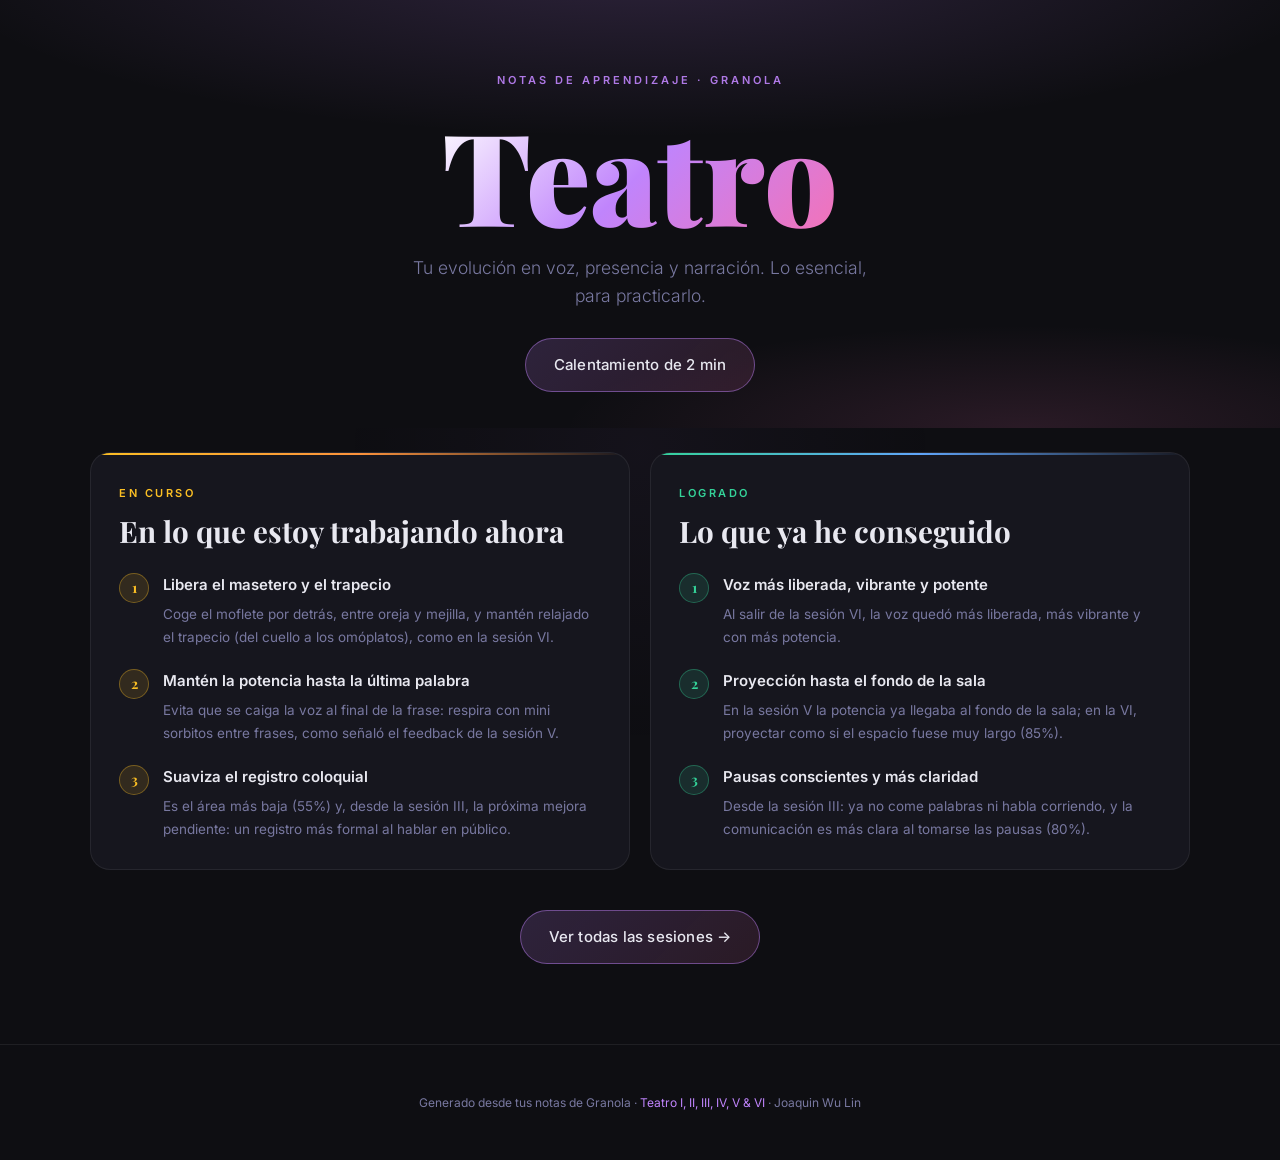
==== commit 56d81c82: "Add a 2-minute guided vocal warm-up New calentamiento.html walks through seven exercises taken from " ====
--- a/index.html
+++ b/index.html
@@ -4,7 +4,10 @@
   <meta charset="UTF-8">
   <meta name="viewport" content="width=device-width, initial-scale=1.0">
   <title>Teatro — Ahora</title>
-  <link rel="stylesheet" href="styles.css">
+  <link rel="preconnect" href="https://fonts.googleapis.com">
+  <link rel="preconnect" href="https://fonts.gstatic.com" crossorigin>
+  <link rel="stylesheet" href="https://fonts.googleapis.com/css2?family=Playfair+Display:wght@400;700;900&family=Inter:wght@300;400;500;600&display=swap">
+  <link rel="stylesheet" href="styles.css?v=dca54229">
 </head>
 <body>
 
@@ -14,6 +17,7 @@
   <p class="hero-label">Notas de Aprendizaje · Granola</p>
   <h1>Teatro</h1>
   <p class="hero-sub">Tu evolución en voz, presencia y narración. Lo esencial, para practicarlo.</p>
+  <a class="cta-button" href="calentamiento.html" style="margin-top:28px">Calentamiento de 2 min</a>
 </section>
 
 <section class="now-section">
--- a/styles.css
+++ b/styles.css
@@ -1,5 +1,3 @@
-@import url('https://fonts.googleapis.com/css2?family=Playfair+Display:wght@400;700;900&family=Inter:wght@300;400;500;600&display=swap');
-
     :root {
       --bg: #0e0e12;
       --surface: #16161e;
@@ -737,3 +735,343 @@
       .now-grid { grid-template-columns: 1fr; }
     }
 
+    /* ── SESSION PICKER GRID ── */
+    .pick-section {
+      padding: 12px 24px 80px;
+      max-width: 1100px;
+      margin: 0 auto;
+    }
+
+    .session-grid {
+      display: grid;
+      grid-template-columns: repeat(2, 1fr);
+      gap: 16px;
+    }
+
+    a.session-pick {
+      display: flex;
+      flex-direction: column;
+      text-decoration: none;
+      color: inherit;
+      background: var(--surface);
+      border: 1px solid var(--border);
+      border-radius: 20px;
+      padding: 28px 24px 24px;
+      position: relative;
+      overflow: hidden;
+      transition: transform 0.2s, border-color 0.2s;
+      min-height: 200px;
+    }
+    a.session-pick:hover,
+    a.session-pick:focus-visible {
+      transform: translateY(-3px);
+      border-color: rgba(255,255,255,0.16);
+      outline: none;
+    }
+
+    a.session-pick::before {
+      content: '';
+      position: absolute;
+      top: 0; left: 0; right: 0;
+      height: 2px;
+    }
+    a.session-pick.i::before { background: linear-gradient(90deg, var(--accent1), transparent); }
+    a.session-pick.ii::before { background: linear-gradient(90deg, var(--accent2), transparent); }
+    a.session-pick.iii::before { background: linear-gradient(90deg, var(--accent3), transparent); }
+    a.session-pick.iv::before { background: linear-gradient(90deg, var(--accent4), transparent); }
+    a.session-pick.v::before { background: linear-gradient(90deg, var(--accent5), transparent); }
+    a.session-pick.vi::before { background: linear-gradient(90deg, var(--accent6), transparent); }
+
+    .pick-roman {
+      font-family: 'Playfair Display', serif;
+      font-size: 3rem;
+      font-weight: 900;
+      line-height: 1;
+      margin-bottom: 16px;
+    }
+    a.session-pick.i .pick-roman { color: var(--accent1); }
+    a.session-pick.ii .pick-roman { color: var(--accent2); }
+    a.session-pick.iii .pick-roman { color: var(--accent3); }
+    a.session-pick.iv .pick-roman { color: var(--accent4); }
+    a.session-pick.v .pick-roman { color: var(--accent5); }
+    a.session-pick.vi .pick-roman { color: var(--accent6); }
+
+    .pick-date {
+      font-size: 11px;
+      letter-spacing: 1.5px;
+      text-transform: uppercase;
+      color: var(--muted);
+      margin-bottom: 8px;
+      font-weight: 600;
+    }
+
+    .pick-theme {
+      font-family: 'Playfair Display', serif;
+      font-size: 1.25rem;
+      font-weight: 700;
+      color: var(--text);
+      margin-bottom: 8px;
+      line-height: 1.3;
+    }
+
+    .pick-desc {
+      font-size: 13px;
+      color: var(--muted);
+      line-height: 1.6;
+      margin-top: auto;
+    }
+
+    .pick-go {
+      margin-top: 16px;
+      font-size: 13px;
+      font-weight: 500;
+      color: var(--muted);
+    }
+    a.session-pick:hover .pick-go { color: var(--text); }
+
+    /* ── SESSION DETAIL ── */
+    .detail-page {
+      padding: 48px 24px 80px;
+      max-width: 1100px;
+      margin: 0 auto;
+      position: relative;
+      z-index: 1;
+    }
+
+    .detail-page .session-block { margin-bottom: 48px; }
+
+    .session-pager {
+      display: grid;
+      grid-template-columns: 1fr 1fr;
+      gap: 16px;
+      margin-top: 8px;
+    }
+
+    .pager-link {
+      display: flex;
+      flex-direction: column;
+      gap: 6px;
+      padding: 20px 22px;
+      background: var(--surface);
+      border: 1px solid var(--border);
+      border-radius: 16px;
+      text-decoration: none;
+      color: inherit;
+      transition: transform 0.2s, border-color 0.2s;
+    }
+    a.pager-link:hover,
+    a.pager-link:focus-visible {
+      transform: translateY(-2px);
+      border-color: rgba(255,255,255,0.16);
+      outline: none;
+    }
+    .pager-link.next { text-align: right; }
+    .pager-link.disabled {
+      opacity: 0.35;
+      pointer-events: none;
+    }
+
+    .pager-dir {
+      font-size: 11px;
+      font-weight: 600;
+      letter-spacing: 1.5px;
+      text-transform: uppercase;
+      color: var(--muted);
+    }
+    .pager-title {
+      font-family: 'Playfair Display', serif;
+      font-size: 1.05rem;
+      font-weight: 700;
+      color: var(--text);
+    }
+
+    @media (max-width: 900px) {
+      .session-grid { grid-template-columns: repeat(2, 1fr); }
+    }
+
+    @media (max-width: 640px) {
+      .session-grid { grid-template-columns: 1fr; }
+      .session-pager { grid-template-columns: 1fr; }
+      .pager-link.next { text-align: left; }
+    }
+
+    /* ── MONTH TIMELINE ── */
+    .month-timeline {
+      margin: 0 0 40px;
+    }
+
+    .timeline-scroll {
+      overflow-x: auto;
+      -webkit-overflow-scrolling: touch;
+      padding: 22px 0 4px;
+    }
+
+    .timeline-track {
+      position: relative;
+      min-width: 680px;
+    }
+
+    .tl-line {
+      position: absolute;
+      top: 20px;
+      left: 4.5%;
+      right: 4.5%;
+      height: 1px;
+      background: linear-gradient(90deg, var(--accent1), var(--accent2), var(--accent3), var(--accent4), var(--muted), var(--muted), var(--muted), var(--muted), var(--muted), var(--accent5), var(--accent6));
+      z-index: 0;
+      pointer-events: none;
+    }
+
+    .tl-span-gap {
+      position: absolute;
+      top: -6px;
+      left: 36.36%; /* start of May = 4/11 */
+      width: 45.45%; /* May–Sep = 5/11 */
+      text-align: center;
+      font-size: 11px;
+      font-weight: 600;
+      letter-spacing: 0.8px;
+      color: var(--accent3);
+      z-index: 1;
+      pointer-events: none;
+    }
+
+    .timeline-months {
+      list-style: none;
+      margin: 0;
+      padding: 0;
+      display: grid;
+      grid-template-columns: repeat(11, 1fr);
+      position: relative;
+      z-index: 1;
+    }
+
+    .tl-month {
+      display: flex;
+      flex-direction: column;
+      align-items: center;
+      text-align: center;
+      gap: 10px;
+    }
+
+    .tl-dot {
+      width: 36px;
+      height: 36px;
+      border-radius: 50%;
+      display: flex;
+      align-items: center;
+      justify-content: center;
+      font-family: 'Playfair Display', serif;
+      font-size: 13px;
+      font-weight: 700;
+      text-decoration: none;
+      border: 2px solid transparent;
+      box-sizing: border-box;
+      transition: transform 0.2s, border-color 0.2s;
+    }
+    a.tl-dot:hover,
+    a.tl-dot:focus-visible {
+      transform: scale(1.08);
+      outline: none;
+    }
+
+    .tl-dot.i {
+      background: linear-gradient(135deg, rgba(192,132,252,0.2), rgba(192,132,252,0.08));
+      border-color: rgba(192,132,252,0.55);
+      color: var(--accent1);
+    }
+    .tl-dot.ii {
+      background: linear-gradient(135deg, rgba(244,114,182,0.2), rgba(244,114,182,0.08));
+      border-color: rgba(244,114,182,0.55);
+      color: var(--accent2);
+    }
+    .tl-dot.iii {
+      background: linear-gradient(135deg, rgba(251,146,60,0.2), rgba(251,146,60,0.08));
+      border-color: rgba(251,146,60,0.55);
+      color: var(--accent3);
+    }
+    .tl-dot.iv {
+      background: linear-gradient(135deg, rgba(52,211,153,0.2), rgba(52,211,153,0.08));
+      border-color: rgba(52,211,153,0.55);
+      color: var(--accent4);
+    }
+    .tl-dot.v {
+      background: linear-gradient(135deg, rgba(96,165,250,0.2), rgba(96,165,250,0.08));
+      border-color: rgba(96,165,250,0.55);
+      color: var(--accent5);
+    }
+    .tl-dot.vi {
+      background: linear-gradient(135deg, rgba(251,191,36,0.2), rgba(251,191,36,0.08));
+      border-color: rgba(251,191,36,0.55);
+      color: var(--accent6);
+    }
+
+    .tl-dot.hollow {
+      width: 12px;
+      height: 12px;
+      margin: 12px 0;
+      border: 1.5px solid rgba(120,120,160,0.55);
+      background: transparent;
+    }
+
+    .tl-cluster {
+      display: flex;
+      align-items: center;
+      justify-content: center;
+      gap: 4px;
+    }
+    .tl-cluster .tl-dot {
+      width: 30px;
+      height: 30px;
+      font-size: 11px;
+    }
+
+    .tl-name {
+      font-size: 11px;
+      font-weight: 600;
+      letter-spacing: 1px;
+      text-transform: uppercase;
+      color: var(--muted);
+    }
+    .tl-month.has-session .tl-name { color: var(--text); }
+
+    .timeline-intervals {
+      list-style: none;
+      margin: 18px 0 0;
+      padding: 0;
+      display: flex;
+      flex-wrap: wrap;
+      justify-content: center;
+      gap: 8px 12px;
+    }
+    .timeline-intervals li {
+      font-size: 12px;
+      color: var(--muted);
+      background: var(--surface);
+      border: 1px solid var(--border);
+      border-radius: 999px;
+      padding: 5px 12px;
+    }
+    .timeline-intervals li strong { color: var(--text); font-weight: 600; }
+    .timeline-intervals li.is-long {
+      border-color: rgba(251,146,60,0.35);
+      color: var(--accent3);
+    }
+    .timeline-intervals li.is-long strong { color: var(--accent3); }
+
+    @media (max-width: 640px) {
+      .month-timeline { margin-bottom: 32px; }
+      .timeline-scroll { padding-top: 18px; }
+      .timeline-track { min-width: 0; }
+      .tl-line { top: 12px; }
+      .tl-dot { width: 24px; height: 24px; font-size: 9px; }
+      .tl-dot.hollow { width: 7px; height: 7px; margin: 8.5px 0; }
+      .tl-cluster { gap: 0; }
+      .tl-cluster .tl-dot { width: 20px; height: 20px; font-size: 8px; }
+      .tl-cluster .tl-dot + .tl-dot { margin-left: -4px; }
+      .tl-name { font-size: 8px; letter-spacing: 0; }
+      .tl-span-gap { font-size: 9px; top: -4px; }
+      .timeline-intervals { gap: 6px 8px; }
+      .timeline-intervals li { font-size: 11px; padding: 4px 10px; }
+    }
+
